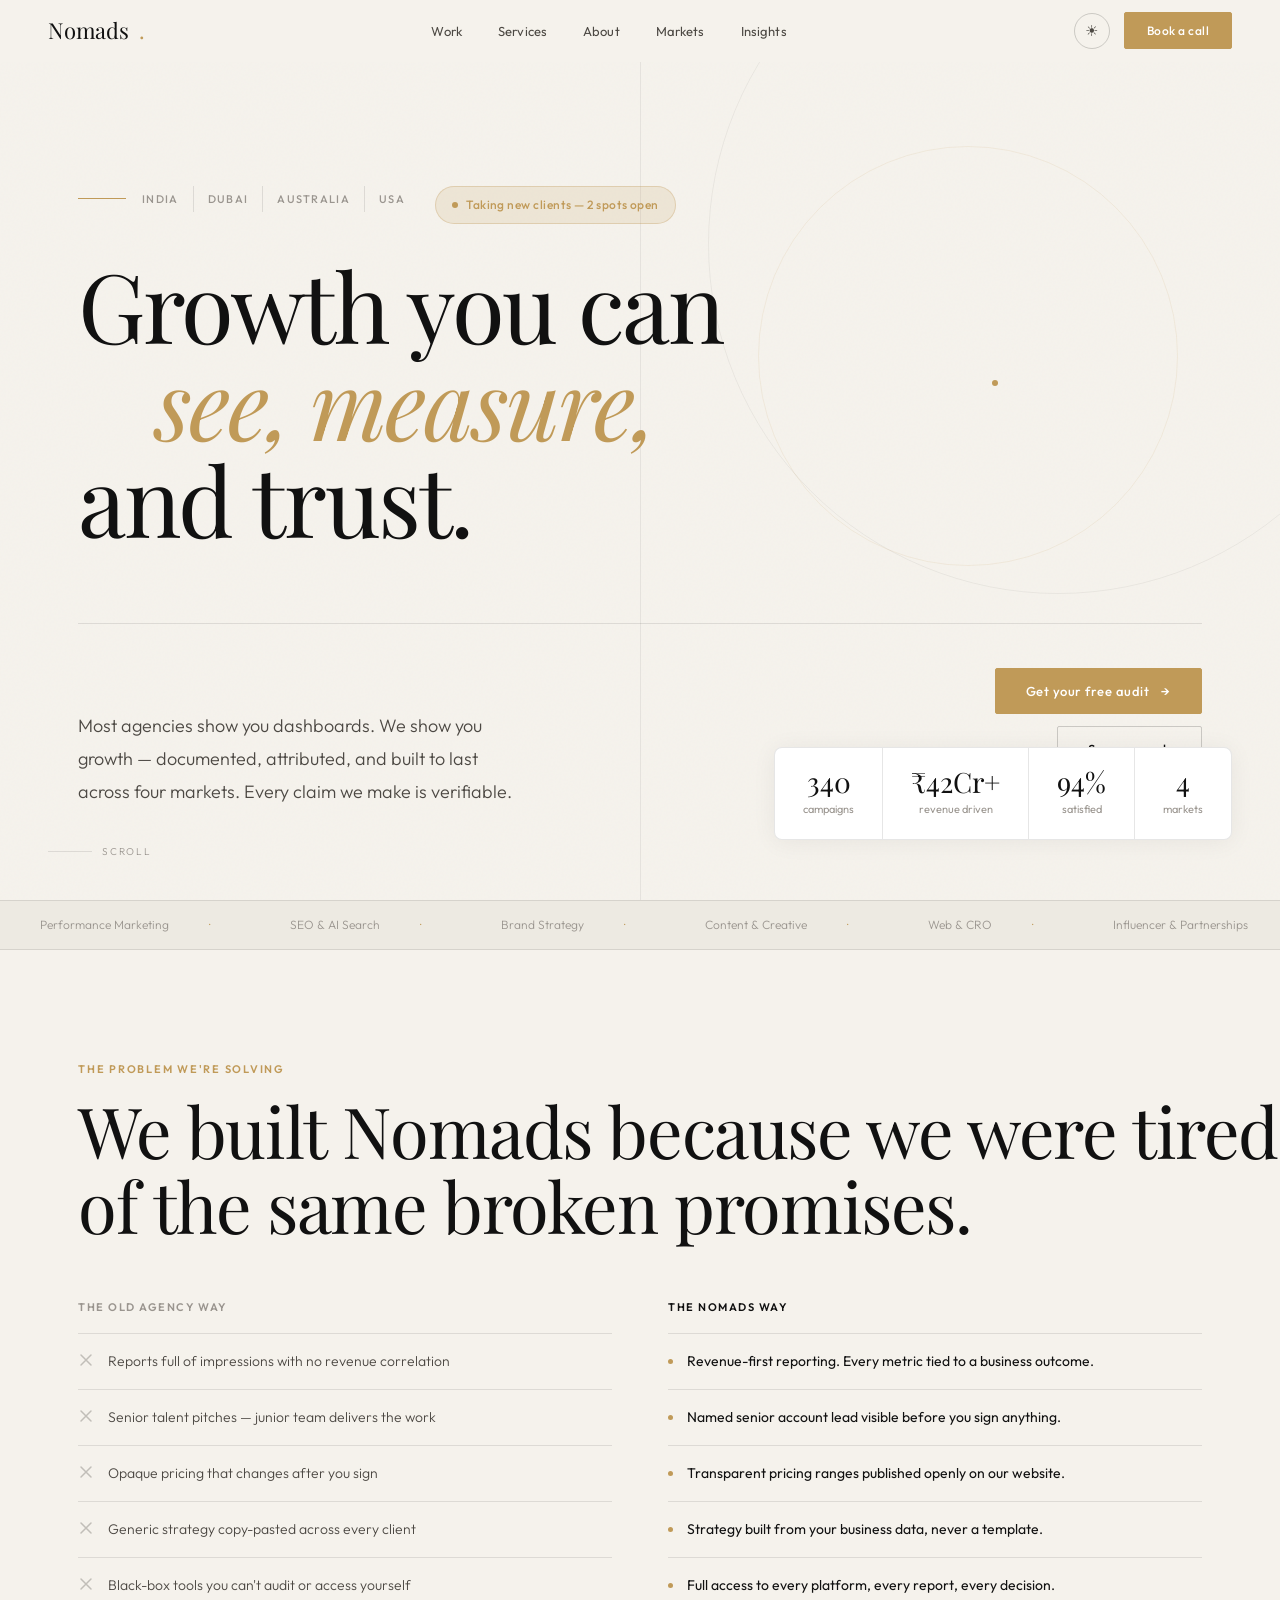
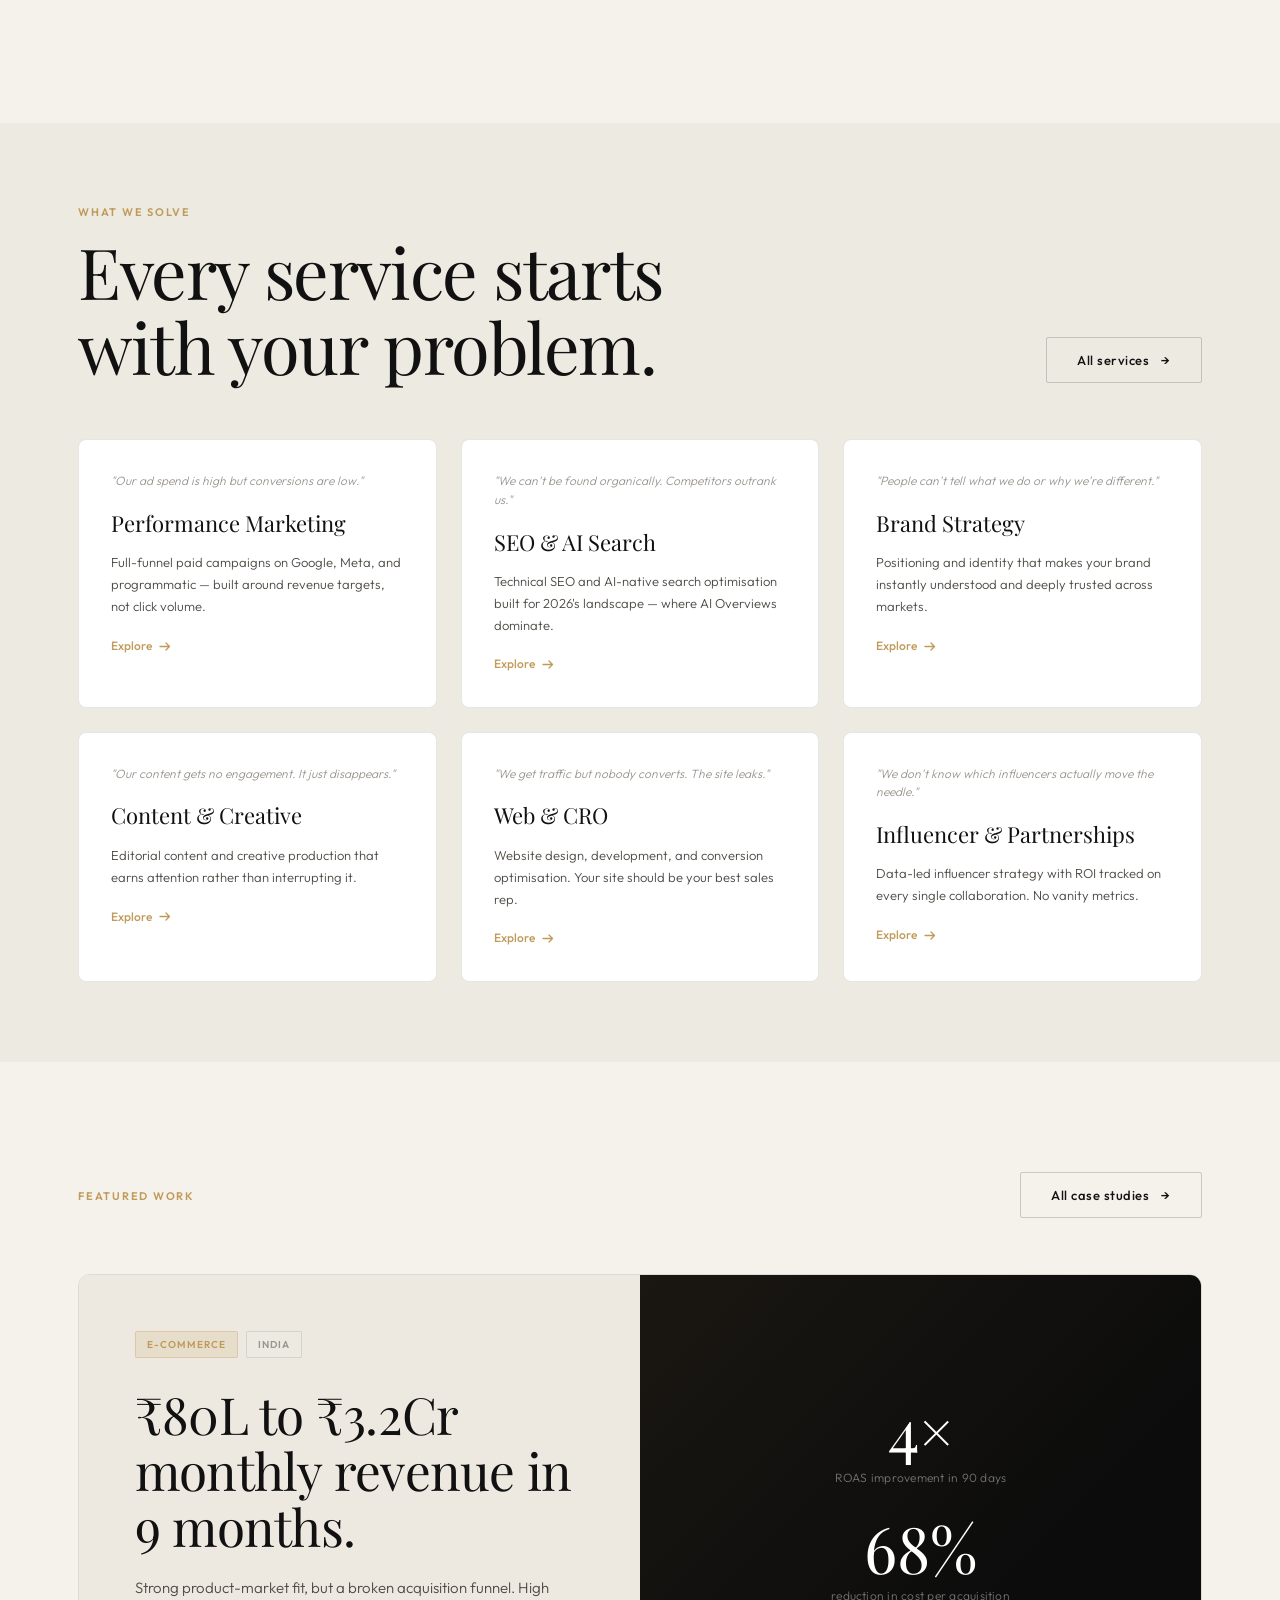
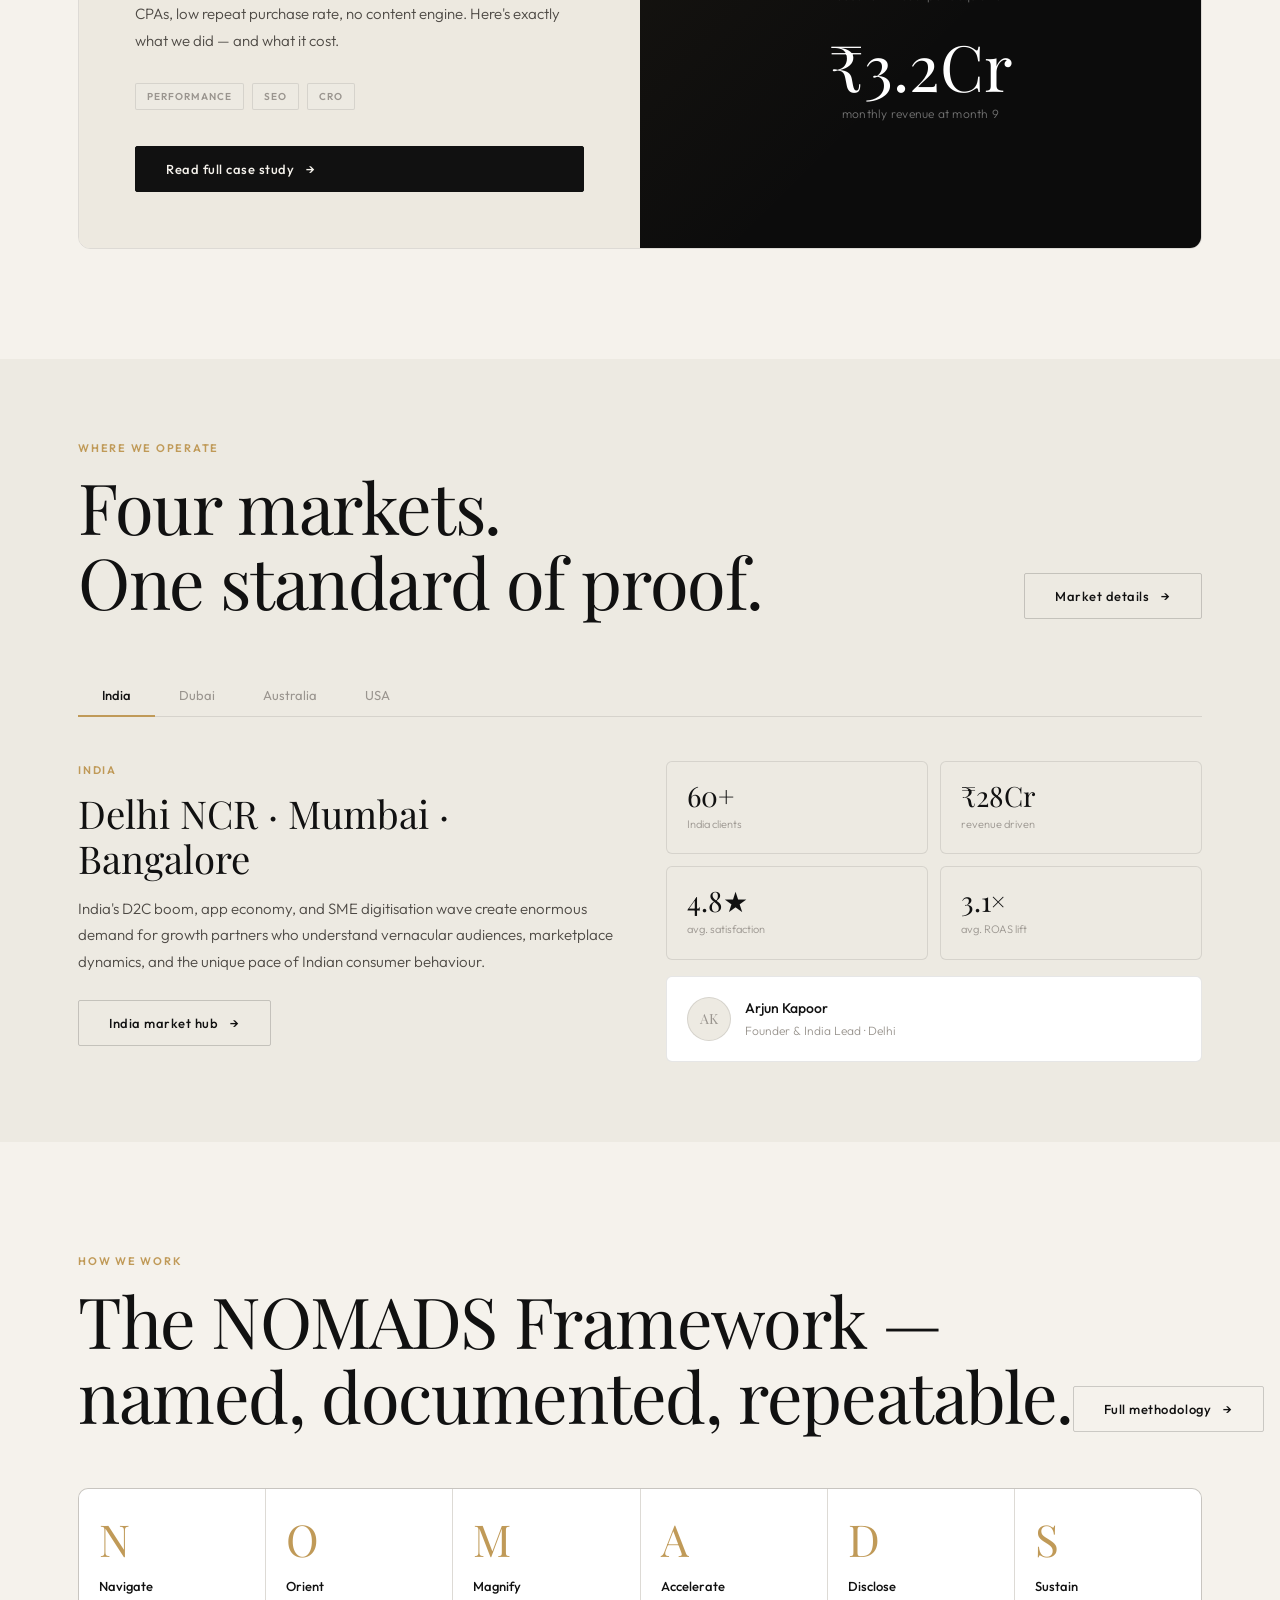
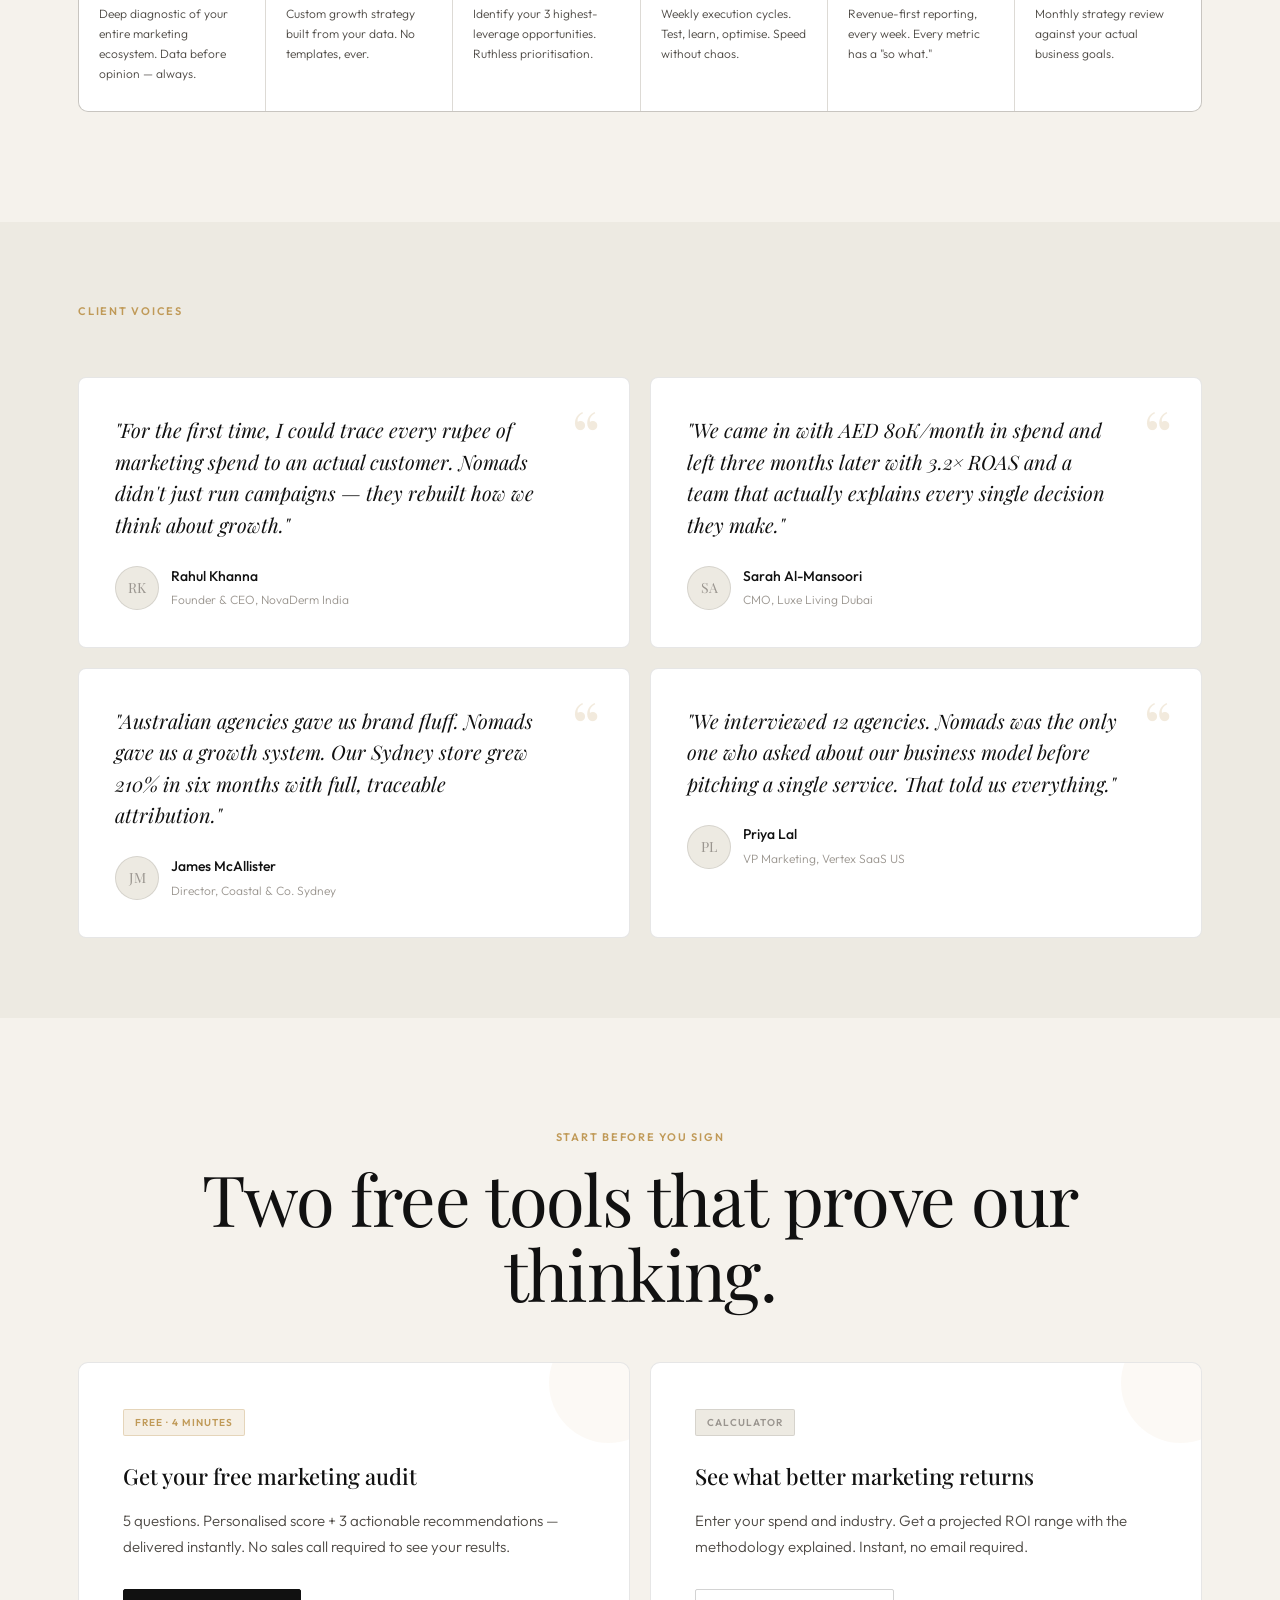
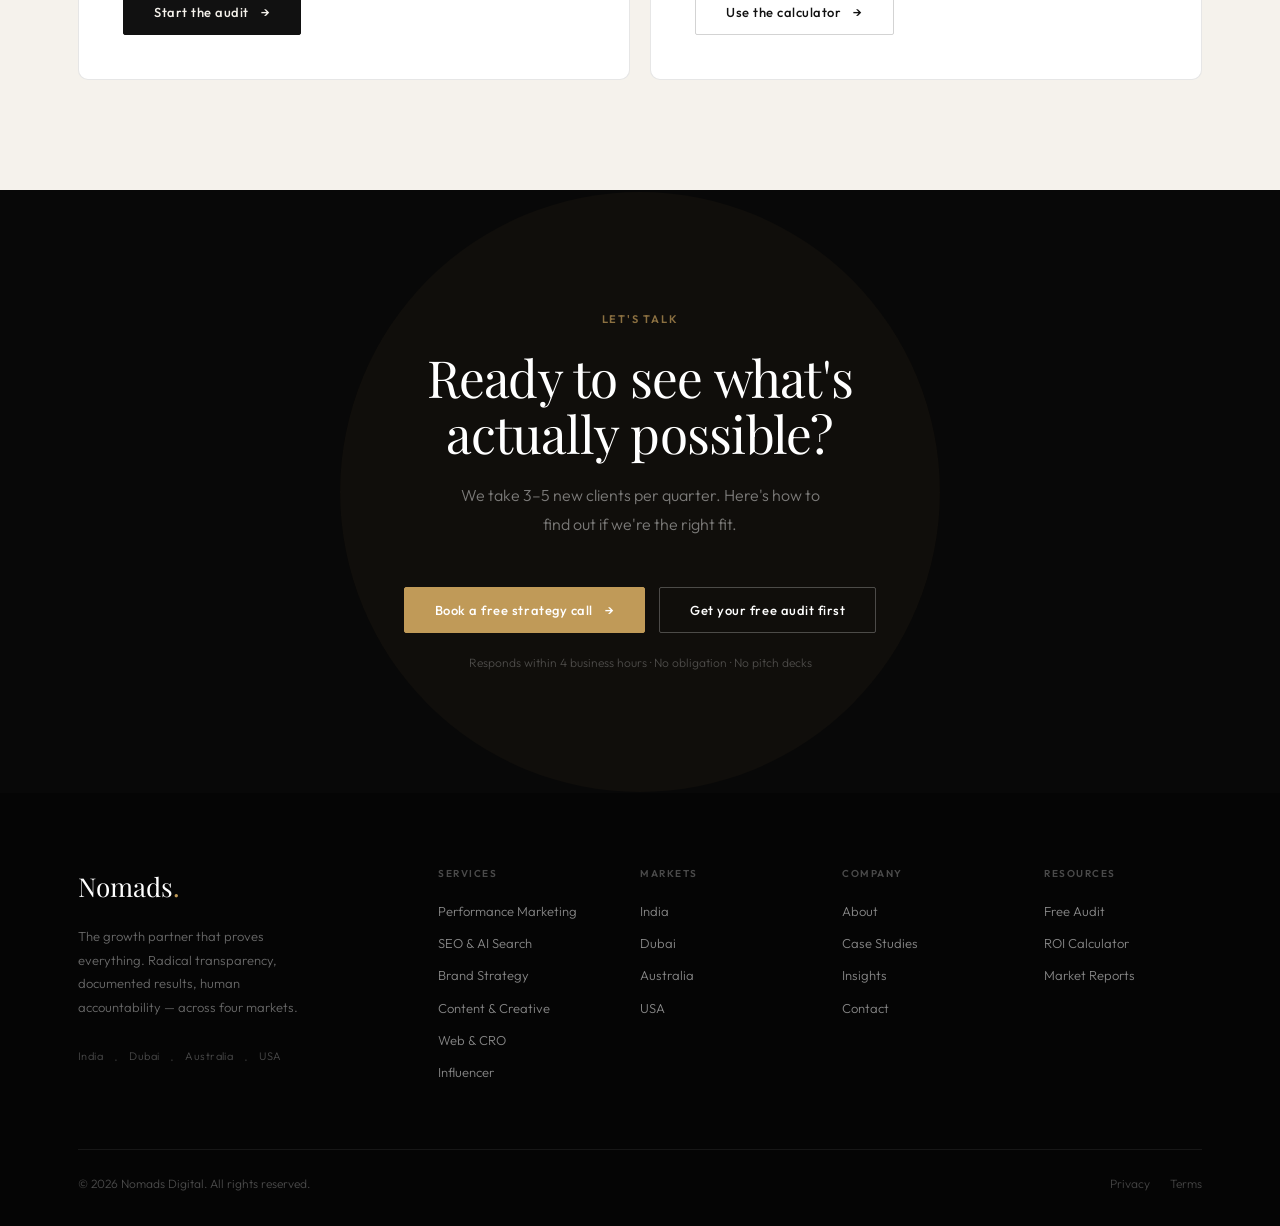
==== public/affirm.html @ cd85b97b "Add Nomads Digital website Co-Authored-By: Claude Sonnet 5.5 <noreply@anthropic.com>" ====
<!DOCTYPE html>
<html lang="en" data-theme="light">
<head>
<meta charset="UTF-8">
<meta name="viewport" content="width=device-width, initial-scale=1.0">
<title>Nomads Digital — Growth you can see, measure, and trust.</title>
<link rel="icon" type="image/png" href="/nomads-logo.png">
<link rel="apple-touch-icon" href="/nomads-logo.png">
<link rel="preconnect" href="https://fonts.googleapis.com">
<link href="https://fonts.googleapis.com/css2?family=Playfair+Display:ital,wght@0,400;0,500;0,700;1,400;1,500&family=Outfit:wght@300;400;500;600&display=swap" rel="stylesheet">
<style>
/* =============================================
   DESIGN TOKENS + DARK/LIGHT MODE
   ============================================= */
:root {
  --bg:          #F5F2EC;
  --bg2:         #EDEAE2;
  --bg3:         #E4E0D6;
  --surface:     #FFFFFF;
  --obs:         #0E0E0E;
  --text:        #111111;
  --text2:       #4C4843;
  --text3:       #9A958F;
  --border:      rgba(14,14,14,0.1);
  --border2:     rgba(14,14,14,0.18);
  --gold:        #C09A58;
  --gold2:       #D4B475;
  --gold-glow:   rgba(192,154,88,0.15);
  --nav-bg:      rgba(245,242,236,0.92);
  --card-bg:     #FFFFFF;
  --card-parch:  #EDE9E0;
  --shadow:      0 2px 24px rgba(0,0,0,0.06);
  --shadow-lg:   0 8px 48px rgba(0,0,0,0.1);
  --font-display:'Playfair Display', Georgia, serif;
  --font-body:   'Outfit', system-ui, sans-serif;
  --ease:        cubic-bezier(0.22, 1, 0.36, 1);
}
[data-theme="dark"] {
  --bg:          #0C0C0C;
  --bg2:         #141414;
  --bg3:         #1C1C1C;
  --surface:     #181818;
  --obs:         #F0EDE6;
  --text:        #F0EDE6;
  --text2:       #A09990;
  --text3:       #5C5852;
  --border:      rgba(240,237,230,0.1);
  --border2:     rgba(240,237,230,0.18);
  --nav-bg:      rgba(12,12,12,0.92);
  --card-bg:     #181818;
  --card-parch:  #1E1C18;
  --shadow:      0 2px 24px rgba(0,0,0,0.4);
  --shadow-lg:   0 8px 48px rgba(0,0,0,0.5);
}

/* =============================================
   RESET
   ============================================= */
*,*::before,*::after{box-sizing:border-box;margin:0;padding:0}
html{-webkit-font-smoothing:antialiased;scroll-behavior:smooth}
body{
  font-family:var(--font-body);
  background:var(--bg);
  color:var(--text);
  font-size:16px;
  line-height:1.7;
  font-weight:300;
  overflow-x:hidden;
  transition:background .35s var(--ease), color .35s var(--ease);
}
img{display:block;max-width:100%}
button{font-family:var(--font-body);cursor:pointer;border:none;background:none}
a{color:inherit;text-decoration:none}
input,select,textarea{font-family:var(--font-body)}

/* =============================================
   LAYOUT
   ============================================= */
.wrap{max-width:1220px;margin:0 auto;padding:0 48px}
.sec{padding:110px 0}
.sec-sm{padding:72px 0}
.g2{display:grid;grid-template-columns:1fr 1fr;gap:40px}
.g3{display:grid;grid-template-columns:repeat(3,1fr);gap:24px}
.g4{display:grid;grid-template-columns:repeat(4,1fr);gap:20px}

/* =============================================
   TYPOGRAPHY
   ============================================= */
.d-hero{
  font-family:var(--font-display);
  font-size:clamp(52px,7.5vw,104px);
  font-weight:400;
  line-height:1.01;
  letter-spacing:-0.025em;
}
.d-xl{font-family:var(--font-display);font-size:clamp(40px,5.5vw,76px);font-weight:400;line-height:1.06;letter-spacing:-0.02em}
.d-lg{font-family:var(--font-display);font-size:clamp(32px,4vw,56px);font-weight:400;line-height:1.1;letter-spacing:-0.015em}
.d-md{font-family:var(--font-display);font-size:clamp(24px,3vw,40px);font-weight:400;line-height:1.15}
.d-sm{font-family:var(--font-display);font-size:clamp(20px,2.2vw,30px);font-weight:400;line-height:1.2}
.two-line-heading{display:block;max-width:max-content!important}
.two-line-heading span{display:block;white-space:nowrap}
.lbl{font-size:11px;font-weight:600;letter-spacing:0.16em;text-transform:uppercase;color:var(--gold)}
.body-lg{font-size:18px;line-height:1.82;font-weight:300;color:var(--text2)}
.body-md{font-size:15px;line-height:1.78;font-weight:300;color:var(--text2)}
.body-sm{font-size:13px;line-height:1.72;font-weight:300;color:var(--text2)}
em{font-style:italic;color:var(--gold)}

/* =============================================
   BUTTONS
   ============================================= */
.btn{
  display:inline-flex;align-items:center;gap:10px;
  font-size:13px;font-weight:500;letter-spacing:0.04em;
  padding:14px 30px;border-radius:2px;
  transition:all .25s var(--ease);white-space:nowrap;cursor:pointer;
}
.btn-dark{background:var(--text);color:var(--bg);border:1.5px solid var(--text)}
.btn-dark:hover{opacity:.82}
.btn-outline{background:transparent;color:var(--text);border:1.5px solid var(--border2)}
.btn-outline:hover{background:var(--text);color:var(--bg);border-color:var(--text)}
.btn-gold{background:var(--gold);color:#fff;border:1.5px solid var(--gold)}
.btn-gold:hover{background:var(--gold2);border-color:var(--gold2)}
.btn-ghost-w{background:transparent;color:#fff;border:1.5px solid rgba(255,255,255,0.25)}
.btn-ghost-w:hover{background:rgba(255,255,255,0.08);border-color:rgba(255,255,255,0.5)}
.btn svg,.btn-arrow::after{transition:transform .22s var(--ease)}
.btn-arrow::after{content:'→';margin-left:2px}
.btn:hover .btn-arrow::after,.btn-arrow:hover::after{transform:translateX(4px)}

/* =============================================
   BADGES
   ============================================= */
.tag{display:inline-block;font-size:10px;font-weight:600;letter-spacing:0.1em;text-transform:uppercase;padding:4px 11px;border-radius:2px}
.tag-gold{background:var(--gold-glow);color:var(--gold);border:1px solid rgba(192,154,88,0.3)}
.tag-muted{background:var(--bg2);color:var(--text3);border:1px solid var(--border)}

/* =============================================
   NAVIGATION
   ============================================= */
.nav{
  position:fixed;top:0;left:0;right:0;z-index:1000;
  height:62px;display:flex;align-items:center;
  justify-content:space-between;
  padding:0 48px;
  background:var(--nav-bg);
  backdrop-filter:blur(20px) saturate(1.5);
  -webkit-backdrop-filter:blur(20px) saturate(1.5);
  border-bottom:1px solid transparent;
  transition:border-color .3s, background .35s var(--ease);
}
.nav.scrolled{border-bottom-color:var(--border)}
.nav-logo{
  display:flex;align-items:center;gap:10px;
  cursor:pointer;
  font-family:var(--font-display);
  font-size:22px;font-weight:400;letter-spacing:-0.01em;
  color:var(--text);
  transition:color .35s;
}
.nav-logo img{height:36px;width:36px;border-radius:50%;object-fit:cover;display:block}
.nav-logo em{font-style:normal;color:var(--gold)}
.nav-center{display:flex;align-items:center;gap:36px}
.nav-link{
  font-size:13px;font-weight:400;color:var(--text2);
  cursor:pointer;border:none;background:none;
  font-family:var(--font-body);
  transition:color .2s;
  letter-spacing:0.01em;
}
.nav-link:hover,.nav-link.on{color:var(--text)}
.nav-right{display:flex;align-items:center;gap:14px}
/* Day/Night toggle */
.theme-toggle{
  width:36px;height:36px;border-radius:50%;
  display:flex;align-items:center;justify-content:center;
  border:1px solid var(--border2);
  color:var(--text2);transition:all .25s var(--ease);
  cursor:pointer;background:transparent;font-size:15px;
}
.theme-toggle:hover{background:var(--bg2);color:var(--text);border-color:var(--border2)}
/* Mobile */
.hamburger{display:none;flex-direction:column;gap:5px;cursor:pointer;padding:6px;border:1px solid var(--border);border-radius:4px}
.hamburger span{display:block;width:20px;height:1px;background:var(--text);transition:all .25s}
.mob-nav{display:none;position:fixed;inset:0;z-index:999;background:var(--bg);padding:80px 40px 40px;flex-direction:column;gap:28px;border-right:1px solid var(--border)}
.mob-nav.open{display:flex}
.mob-link{font-family:var(--font-display);font-size:36px;font-weight:400;color:var(--text);cursor:pointer;transition:color .2s}
.mob-link:hover{color:var(--gold)}

/* PAGE SYSTEM */
.page{display:none}
.page.on{display:block}
body{padding-top:62px}

/* =============================================
   HERO — COMPLETELY REDESIGNED
   ============================================= */
.hero{
  min-height:calc(100vh - 62px);
  display:grid;
  grid-template-columns:1fr;
  position:relative;
  overflow:hidden;
}
.hero-inner{
  display:flex;flex-direction:column;
  justify-content:center;
  padding:80px 48px 60px;
  max-width:1220px;margin:0 auto;width:100%;
  position:relative;z-index:2;
}
/* Background elements */
.hero-bg{position:absolute;inset:0;z-index:0;overflow:hidden}
.hero-circle{
  position:absolute;right:-10%;top:-20%;
  width:700px;height:700px;border-radius:50%;
  border:1px solid var(--border);
  opacity:.5;
  transition:all .35s var(--ease);
}
.hero-circle2{
  position:absolute;right:8%;top:10%;
  width:420px;height:420px;border-radius:50%;
  border:1px solid var(--gold-glow);
  opacity:.8;
}
.hero-line-v{position:absolute;left:50%;top:0;bottom:0;width:1px;background:var(--border);opacity:.6}
.hero-dot{position:absolute;right:22%;top:38%;width:6px;height:6px;border-radius:50%;background:var(--gold)}
.hero-grain{
  position:absolute;inset:0;
  background-image:url("data:image/svg+xml,%3Csvg viewBox='0 0 512 512' xmlns='http://www.w3.org/2000/svg'%3E%3Cfilter id='n'%3E%3CfeTurbulence type='fractalNoise' baseFrequency='0.75' numOctaves='4' stitchTiles='stitch'/%3E%3C/filter%3E%3Crect width='100%25' height='100%25' filter='url(%23n)'/%3E%3C/svg%3E");
  opacity:.018;pointer-events:none;
}

/* Hero label row */
.hero-eyebrow{
  display:flex;align-items:center;gap:16px;
  margin-bottom:32px;
}
.hero-eline{width:48px;height:1px;background:var(--gold)}
.hero-mkts-row{display:flex;align-items:center;gap:0}
.hmkt{
  font-size:11px;font-weight:500;letter-spacing:0.12em;
  text-transform:uppercase;color:var(--text3);
  padding:4px 14px;
  border-right:1px solid var(--border);
  transition:color .2s;
}
.hmkt:first-child{padding-left:0}
.hmkt:last-child{border-right:none}

/* Hero headline */
.hero-headline{
  margin-bottom:32px;
  position:relative;
}
.hero-headline .line1{display:block}
.hero-headline .line2{display:block;margin-left:clamp(40px,6vw,110px)}
.hero-headline .line3{
  display:flex;align-items:center;gap:20px;
}
.hero-headline .line3-text{display:block}
/* Gold pill accent */
.hero-pill{
  display:inline-flex;align-items:center;gap:8px;
  padding:8px 16px;border-radius:100px;
  background:var(--gold-glow);
  border:1px solid rgba(192,154,88,0.3);
  font-size:12px;font-weight:500;letter-spacing:0.04em;
  color:var(--gold);white-space:nowrap;
  font-family:var(--font-body);
  margin-top:12px;
}
.hero-pill-dot{width:6px;height:6px;border-radius:50%;background:var(--gold);animation:pulse 2s ease-in-out infinite}
@keyframes pulse{0%,100%{opacity:.4;transform:scale(.8)}50%{opacity:1;transform:scale(1)}}

/* Hero sub + ctas */
.hero-sub-row{
  display:grid;grid-template-columns:1fr auto;
  align-items:end;gap:60px;
  margin-top:44px;
  padding-top:44px;
  border-top:1px solid var(--border);
}
.hero-sub{max-width:440px}
.hero-ctas{display:flex;flex-direction:column;gap:12px;align-items:flex-end}
.hero-cta-note{font-size:12px;color:var(--text3);text-align:right;margin-top:4px}

/* Hero scroll line */
.hero-scroll{
  position:absolute;left:48px;bottom:40px;
  display:flex;align-items:center;gap:10px;
  z-index:2;
}
.scroll-track{width:44px;height:1px;background:var(--border);position:relative;overflow:hidden}
.scroll-track::after{
  content:'';position:absolute;left:-100%;top:0;
  width:100%;height:100%;background:var(--gold);
  animation:scrollH 2.2s ease-in-out infinite;
}
@keyframes scrollH{0%{left:-100%}100%{left:100%}}
.scroll-lbl{font-size:10px;letter-spacing:.18em;text-transform:uppercase;color:var(--text3)}

/* Stats floating card */
.hero-stats{
  position:absolute;right:48px;bottom:60px;
  display:flex;gap:0;z-index:2;
  border:1px solid var(--border);
  border-radius:8px;overflow:hidden;
  background:var(--card-bg);
  box-shadow:var(--shadow);
  transition:background .35s var(--ease),box-shadow .35s;
}
.hstat{padding:20px 28px;border-right:1px solid var(--border);text-align:center}
.hstat:last-child{border-right:none}
.hstat-n{font-family:var(--font-display);font-size:28px;font-weight:400;line-height:1;color:var(--text)}
.hstat-l{font-size:11px;color:var(--text3);margin-top:4px;font-weight:400}

/* =============================================
   TICKER
   ============================================= */
.ticker-wrap{
  overflow:hidden;
  border-top:1px solid var(--border);
  border-bottom:1px solid var(--border);
  padding:14px 0;background:var(--bg2);
  transition:background .35s;
}
.ticker-track{display:flex;animation:tickL 30s linear infinite;width:max-content}
.ti{font-size:12px;color:var(--text3);padding:0 40px;white-space:nowrap;display:flex;align-items:center;gap:40px}
.ti::after{content:'·';color:var(--gold)}
@keyframes tickL{from{transform:translateX(0)}to{transform:translateX(-50%)}}

/* =============================================
   SECTION HEADERS
   ============================================= */
.sec-header{margin-bottom:56px}
.sec-header .lbl{display:block;margin-bottom:14px}
.sec-header-row{display:flex;justify-content:space-between;align-items:flex-end;margin-bottom:56px}
.sec-header-row .lbl{display:block;margin-bottom:12px}

/* =============================================
   DIVIDER
   ============================================= */
.divider{height:1px;background:var(--border)}

/* =============================================
   CARDS
   ============================================= */
.card{
  background:var(--card-bg);
  border:1px solid var(--border);
  border-radius:8px;padding:36px;
  transition:border-color .22s, box-shadow .22s, background .35s;
}
.card:hover{border-color:var(--border2);box-shadow:var(--shadow)}
.card-parch{background:var(--card-parch);border:1px solid var(--border);border-radius:8px;padding:36px;transition:background .35s}
.card-dark-abs{background:var(--obs);color:var(--bg);border-radius:8px;padding:36px;border:1px solid var(--border2)}

/* =============================================
   CONTRAST SECTION
   ============================================= */
.contrast-grid{display:grid;grid-template-columns:1fr 1fr;gap:56px}
.cg-head{
  font-size:11px;font-weight:600;letter-spacing:.14em;text-transform:uppercase;
  color:var(--text3);padding-bottom:16px;border-bottom:1px solid var(--border);
  margin-bottom:0;
}
.cg-item{
  padding:16px 0;border-bottom:1px solid var(--border);
  font-size:14px;color:var(--text2);line-height:1.65;
  display:flex;gap:14px;align-items:flex-start;
}
.cg-item.aff{color:var(--text);font-weight:400}
.cg-dot{width:5px;height:5px;border-radius:50%;background:var(--gold);flex-shrink:0;margin-top:9px}
.cg-x{width:16px;height:16px;flex-shrink:0;margin-top:2px;opacity:.3}

/* =============================================
   SERVICE CARDS
   ============================================= */
.svc-card{
  border:1px solid var(--border);border-radius:8px;
  padding:32px;background:var(--card-bg);
  transition:all .25s var(--ease);cursor:pointer;
  position:relative;overflow:hidden;
}
.svc-card::before{
  content:'';position:absolute;left:0;top:0;bottom:0;
  width:0;background:var(--gold);
  transition:width .3s var(--ease);
  border-radius:8px 0 0 8px;
}
.svc-card:hover{transform:translateY(-3px);box-shadow:var(--shadow-lg);border-color:var(--border2)}
.svc-card:hover::before{width:3px}
.svc-prob{font-size:12px;color:var(--text3);margin-bottom:14px;font-style:italic;line-height:1.55}
.svc-name{font-family:var(--font-display);font-size:22px;font-weight:400;margin-bottom:10px;color:var(--text)}
.svc-desc{font-size:13px;color:var(--text2);line-height:1.68;margin-bottom:18px}
.svc-link{font-size:12px;font-weight:500;color:var(--gold);display:flex;align-items:center;gap:6px;transition:gap .2s}
.svc-card:hover .svc-link{gap:10px}

/* =============================================
   CASE STUDY FEATURE
   ============================================= */
.cf{border:1px solid var(--border);border-radius:12px;overflow:hidden;transition:border-color .35s}
.cf-grid{display:grid;grid-template-columns:1fr 1fr}
.cf-l{
  padding:56px;background:var(--card-parch);
  display:flex;flex-direction:column;justify-content:space-between;
  transition:background .35s;
}
.cf-r{
  background:#0C0C0C;padding:56px;
  display:flex;flex-direction:column;justify-content:center;align-items:center;text-align:center;
  position:relative;overflow:hidden;
}
[data-theme="dark"] .cf-r{background:#0A0A0A}
.cf-r::before{
  content:'';position:absolute;inset:0;
  background:linear-gradient(135deg,rgba(192,154,88,.08) 0%,transparent 60%);
}
.cf-metric{margin-bottom:28px;position:relative;z-index:1}
.cf-metric:last-child{margin-bottom:0}
.cf-num{font-family:var(--font-display);font-size:clamp(44px,5vw,68px);font-weight:400;color:#fff;line-height:1}
.cf-lbl{font-size:12px;color:rgba(255,255,255,.42);margin-top:6px;letter-spacing:0.02em}

/* =============================================
   MARKET TABS
   ============================================= */
.mtabs{
  display:flex;border-bottom:1px solid var(--border);
  margin-bottom:44px;
}
.mtab{
  padding:12px 24px;font-size:13px;font-weight:400;
  color:var(--text3);background:none;border:none;
  cursor:pointer;font-family:var(--font-body);
  border-bottom:2px solid transparent;
  margin-bottom:-1px;transition:all .2s;
}
.mtab.on,.mtab:hover{color:var(--text)}
.mtab.on{border-bottom-color:var(--gold);color:var(--text);font-weight:500}
.mpanel{display:none}
.mpanel.on{display:grid;grid-template-columns:1fr 1fr;gap:52px;align-items:start}
.mstats{display:grid;grid-template-columns:1fr 1fr;gap:12px}
.mstat{background:var(--bg2);border:1px solid var(--border);border-radius:6px;padding:20px;transition:background .35s}
.mstat-n{font-family:var(--font-display);font-size:28px;font-weight:400;line-height:1;color:var(--text)}
.mstat-l{font-size:11px;color:var(--text3);margin-top:5px}
.mkt-lead{
  margin-top:16px;background:var(--card-bg);
  border:1px solid var(--border);border-radius:6px;padding:20px;
  display:flex;gap:14px;align-items:center;
  transition:background .35s;
}
.t-av{
  width:44px;height:44px;border-radius:50%;
  background:var(--bg2);border:1px solid var(--border);
  display:flex;align-items:center;justify-content:center;
  font-family:var(--font-display);font-size:14px;color:var(--text3);flex-shrink:0;
}

/* =============================================
   METHODOLOGY
   ============================================= */
.method-grid{
  display:grid;grid-template-columns:repeat(6,1fr);
  gap:1px;background:var(--border);
  border:1px solid var(--border);border-radius:10px;overflow:hidden;
  margin-top:48px;transition:background .35s;
}
.ms{background:var(--card-bg);padding:28px 20px;transition:background .35s}
.ml{font-family:var(--font-display);font-size:44px;font-weight:400;color:var(--gold);line-height:1;margin-bottom:14px}
.mn{font-size:13px;font-weight:500;margin-bottom:7px;color:var(--text)}
.md{font-size:12px;color:var(--text2);line-height:1.65}

/* =============================================
   TESTIMONIALS
   ============================================= */
.testi{
  padding:36px;border:1px solid var(--border);
  border-radius:8px;background:var(--card-bg);
  position:relative;transition:all .25s var(--ease), background .35s;
}
.testi::before{
  content:'\201C';position:absolute;top:20px;right:28px;
  font-family:var(--font-display);font-size:72px;color:var(--gold);
  opacity:.2;line-height:1;
}
.testi:hover{border-color:var(--border2);box-shadow:var(--shadow)}
.testi-q{
  font-family:var(--font-display);
  font-size:clamp(16px,2vw,20px);font-weight:400;
  line-height:1.58;font-style:italic;
  margin-bottom:24px;color:var(--text);
  padding-right:48px;
}
.testi-auth{display:flex;align-items:center;gap:12px}
.tn{font-size:14px;font-weight:500;color:var(--text)}
.tr{font-size:12px;color:var(--text3);margin-top:2px}

/* =============================================
   LEAD MAGNETS
   ============================================= */
.lm-card{
  border:1px solid var(--border);border-radius:10px;
  padding:44px;background:var(--card-bg);
  position:relative;overflow:hidden;
  transition:all .25s var(--ease), background .35s;
}
.lm-card:hover{border-color:var(--border2);box-shadow:var(--shadow-lg)}
.lm-blob{
  position:absolute;top:-40px;right:-40px;
  width:120px;height:120px;border-radius:50%;
  background:var(--gold);opacity:.06;
}

/* =============================================
   CTA DARK SECTION
   ============================================= */
.cta-section{
  background:#080808;color:#fff;
  padding:120px 0;text-align:center;
  position:relative;overflow:hidden;
}
[data-theme="dark"] .cta-section{background:#050505}
.cta-section::before{
  content:'';position:absolute;
  top:50%;left:50%;transform:translate(-50%,-50%);
  width:600px;height:600px;border-radius:50%;
  background:var(--gold);opacity:.04;
}
.cta-section .d-lg{color:#fff;max-width:580px;margin:0 auto 20px}
.cta-btns{display:flex;justify-content:center;gap:14px;flex-wrap:wrap}

/* =============================================
   FOOTER
   ============================================= */
.footer{
  background:#050505;color:#fff;
  padding:72px 0 32px;
  transition:none;
}
[data-theme="dark"] .footer{background:#030303}
.foot-grid{display:grid;grid-template-columns:2fr 1fr 1fr 1fr 1fr;gap:44px;margin-bottom:56px}
.foot-logo{font-family:var(--font-display);font-size:26px;font-weight:400;margin-bottom:16px}
.foot-logo em{font-style:normal;color:var(--gold)}
.foot-desc{font-size:13px;color:rgba(255,255,255,.4);line-height:1.8;max-width:240px;margin-bottom:28px}
.foot-mkts{display:flex;gap:12px;flex-wrap:wrap}
.foot-mkt{font-size:11px;color:rgba(255,255,255,.28);letter-spacing:.04em}
.foot-col-h{font-size:10px;font-weight:600;letter-spacing:.15em;text-transform:uppercase;color:rgba(255,255,255,.28);margin-bottom:18px}
.foot-link{display:block;font-size:13px;color:rgba(255,255,255,.52);margin-bottom:10px;transition:color .2s;cursor:pointer}
.foot-link:hover{color:#fff}
.foot-bottom{border-top:1px solid rgba(255,255,255,.07);padding-top:24px;display:flex;justify-content:space-between;align-items:center}
.foot-copy{font-size:12px;color:rgba(255,255,255,.28)}

/* =============================================
   PAGE HERO (inner pages)
   ============================================= */
.p-hero{
  padding:88px 0 64px;border-bottom:1px solid var(--border);
  background:var(--bg);transition:background .35s;
}
.p-hero-inner{max-width:700px}

/* =============================================
   WORK PAGE
   ============================================= */
.filter-bar{display:flex;gap:8px;flex-wrap:wrap;margin-bottom:44px}
.fbtn{
  padding:8px 20px;border:1px solid var(--border);
  border-radius:100px;font-size:12px;font-weight:400;
  color:var(--text3);background:none;cursor:pointer;
  transition:all .2s;font-family:var(--font-body);
}
.fbtn:hover,.fbtn.on{background:var(--text);color:var(--bg);border-color:var(--text)}
.case-card{
  border:1px solid var(--border);border-radius:10px;
  overflow:hidden;background:var(--card-bg);
  transition:all .25s var(--ease), background .35s;cursor:pointer;
}
.case-card:hover{transform:translateY(-4px);box-shadow:var(--shadow-lg)}
.case-vis{
  height:190px;background:#0C0C0C;
  display:flex;flex-direction:column;justify-content:flex-end;
  padding:24px;position:relative;overflow:hidden;
}
.case-vis::before{content:'';position:absolute;inset:0;background:linear-gradient(135deg,rgba(192,154,88,.1) 0%,transparent 60%)}
.case-big{font-family:var(--font-display);font-size:52px;font-weight:400;color:#fff;line-height:1}
.case-sub{font-size:11px;color:rgba(255,255,255,.38);margin-top:4px}
.case-body{padding:24px}
.case-title{font-size:15px;font-weight:500;margin-bottom:8px;line-height:1.38;color:var(--text)}
.case-excerpt{font-size:13px;color:var(--text2);line-height:1.65}

/* =============================================
   SERVICES PAGE
   ============================================= */
.sp-card{
  border:1px solid var(--border);border-radius:10px;
  padding:44px;background:var(--card-bg);
  margin-bottom:20px;transition:border-color .2s, background .35s;
}
.sp-icon{
  width:48px;height:48px;border-radius:8px;
  background:var(--bg2);border:1px solid var(--border);
  display:flex;align-items:center;justify-content:center;margin-bottom:22px;
  transition:background .35s;
}
.sp-name{font-family:var(--font-display);font-size:30px;font-weight:400;margin-bottom:12px;color:var(--text)}
.sp-del{margin-top:20px;display:flex;flex-direction:column;gap:8px}
.sp-di{font-size:13px;color:var(--text2);display:flex;gap:9px;align-items:flex-start}
.sp-dot{width:4px;height:4px;border-radius:50%;background:var(--gold);flex-shrink:0;margin-top:9px}
.price-row{
  display:grid;grid-template-columns:repeat(3,1fr);gap:12px;
  margin-top:24px;padding-top:22px;border-top:1px solid var(--border);
}
.ptier{border:1px solid var(--border);border-radius:6px;padding:20px;transition:border-color .2s}
.ptier.feat{border-color:var(--gold);background:var(--gold-glow)}
.pt-n{font-size:11px;font-weight:600;letter-spacing:.08em;text-transform:uppercase;color:var(--text3);margin-bottom:4px}
.pt-p{font-family:var(--font-display);font-size:28px;font-weight:400;line-height:1;margin-bottom:12px;color:var(--text)}
.pt-i{font-size:12px;color:var(--text2);display:flex;gap:6px;margin-bottom:3px}

/* =============================================
   ABOUT PAGE
   ============================================= */
.team-grid{display:grid;grid-template-columns:repeat(4,1fr);gap:20px}
.tc{text-align:left}
.tp{
  width:100%;aspect-ratio:1;border-radius:8px;
  background:var(--bg2);border:1px solid var(--border);
  display:flex;align-items:center;justify-content:center;
  margin-bottom:14px;font-family:var(--font-display);
  font-size:28px;color:var(--text3);overflow:hidden;
  transition:background .35s;
}
.tn-name{font-size:14px;font-weight:500;margin-bottom:3px;color:var(--text)}
.tn-role{font-size:12px;color:var(--text3)}
.val-card{border:1px solid var(--border);border-radius:8px;padding:32px;background:var(--card-bg);transition:background .35s}
.v-num{font-family:var(--font-display);font-size:40px;font-weight:400;color:var(--gold);margin-bottom:12px}

/* =============================================
   MARKETS PAGE
   ============================================= */
.mkt-selector{
  display:grid;grid-template-columns:repeat(4,1fr);
  gap:1px;background:var(--border);
  border:1px solid var(--border);border-radius:10px;
  overflow:hidden;margin-bottom:56px;
  transition:background .35s;
}
.mhc{
  background:var(--card-bg);padding:32px 24px;
  cursor:pointer;transition:all .2s;
}
.mhc:hover,.mhc.on{background:var(--text);color:var(--bg)}
.mhc.on .mhc-sub,.mhc:hover .mhc-sub{color:rgba(255,255,255,.45)}
.mhc.on .mhc-stat,.mhc:hover .mhc-stat{color:var(--gold)}
.mhc-flag{font-size:28px;margin-bottom:14px}
.mhc-name{font-size:14px;font-weight:500;margin-bottom:4px}
.mhc-sub{font-size:12px;color:var(--text3);transition:color .2s}
.mhc-stat{font-family:var(--font-display);font-size:28px;font-weight:400;margin-top:18px;transition:color .2s;color:var(--text)}
.mkt-detail{display:none;grid-template-columns:1fr 1fr;gap:52px;align-items:start}
.mkt-detail.on{display:grid}

/* =============================================
   INSIGHTS PAGE
   ============================================= */
.ins-card{
  border:1px solid var(--border);border-radius:8px;
  overflow:hidden;background:var(--card-bg);
  transition:all .25s var(--ease), background .35s;cursor:pointer;
}
.ins-card:hover{transform:translateY(-3px);box-shadow:var(--shadow-lg)}
.ins-img{
  height:156px;background:var(--bg2);
  display:flex;align-items:center;justify-content:center;
  border-bottom:1px solid var(--border);
  font-family:var(--font-display);font-size:64px;
  color:var(--border2);transition:background .35s;
}
.ins-body{padding:24px}
.ins-meta{display:flex;gap:10px;margin-bottom:11px;align-items:center;flex-wrap:wrap}
.ins-title{font-size:15px;font-weight:500;line-height:1.38;margin-bottom:8px;color:var(--text)}
.ins-exc{font-size:13px;color:var(--text2);line-height:1.65}

/* =============================================
   CONTACT PAGE
   ============================================= */
.cont-grid{display:grid;grid-template-columns:1fr 1.35fr;gap:72px;align-items:start}
.ci-item{padding:22px 0;border-bottom:1px solid var(--border)}
.ci-lbl{font-size:10px;font-weight:600;letter-spacing:.12em;text-transform:uppercase;color:var(--text3);margin-bottom:6px}
.ci-val{font-size:14px;color:var(--text)}
.fi,.fs,.ft{
  font-size:14px;font-weight:300;
  background:var(--card-bg);color:var(--text);
  border:1px solid var(--border);border-radius:4px;
  padding:12px 15px;width:100%;outline:none;
  transition:border-color .2s, background .35s, color .35s;
}
.fi:focus,.fs:focus,.ft:focus{border-color:var(--gold)}
.ft{min-height:110px;resize:vertical}
.f-lbl{font-size:10px;font-weight:600;letter-spacing:.1em;text-transform:uppercase;color:var(--text3);margin-bottom:6px;display:block}
.form-g{display:flex;flex-direction:column;gap:6px}
.form-2c{display:grid;grid-template-columns:1fr 1fr;gap:16px}

/* =============================================
   AUDIT PAGE
   ============================================= */
.aud-prog{height:2px;background:var(--border);border-radius:2px;margin-bottom:48px;overflow:hidden}
.aud-fill{height:100%;background:var(--gold);border-radius:2px;transition:width .4s var(--ease)}
.aud-q{font-family:var(--font-display);font-size:clamp(24px,3.5vw,38px);font-weight:400;line-height:1.28;margin-bottom:32px;color:var(--text)}
.aud-opts{display:grid;grid-template-columns:1fr 1fr;gap:12px}
.aopt{
  border:1px solid var(--border);border-radius:8px;
  padding:18px 20px;text-align:left;
  font-size:14px;font-weight:300;color:var(--text2);
  background:var(--card-bg);cursor:pointer;
  transition:all .2s var(--ease);font-family:var(--font-body);
  line-height:1.5;
}
.aopt:hover{border-color:var(--border2);color:var(--text);background:var(--bg2)}
.aopt.sel{border-color:var(--gold);background:var(--gold-glow);color:var(--text)}
.score-ring-n{font-family:var(--font-display);font-size:80px;font-weight:400;color:var(--gold);line-height:1;text-align:center;margin-bottom:8px}
.score-ring-l{font-size:14px;color:var(--text3);text-align:center;margin-bottom:36px}
.rec-item{border:1px solid var(--border);border-radius:8px;padding:24px;background:var(--card-bg);margin-bottom:12px;display:flex;gap:16px;transition:background .35s}
.rec-n{
  width:30px;height:30px;border-radius:50%;flex-shrink:0;
  background:var(--gold-glow);border:1px solid rgba(192,154,88,.3);
  display:flex;align-items:center;justify-content:center;
  font-size:12px;font-weight:600;color:var(--gold);
}

/* =============================================
   CALCULATOR PAGE
   ============================================= */
.calc-out{
  background:#070707;color:#fff;
  border-radius:10px;padding:44px;text-align:center;margin-top:20px;
  position:relative;overflow:hidden;
}
[data-theme="dark"] .calc-out{background:#050505;border:1px solid rgba(255,255,255,.08)}
.calc-out::before{content:'';position:absolute;top:50%;left:50%;transform:translate(-50%,-50%);width:300px;height:300px;border-radius:50%;background:var(--gold);opacity:.05}
.calc-rn{font-family:var(--font-display);font-size:64px;font-weight:400;color:var(--gold);line-height:1}
input[type="range"]{
  -webkit-appearance:none;width:100%;height:3px;
  background:var(--border);border-radius:2px;outline:none;
}
input[type="range"]::-webkit-slider-thumb{
  -webkit-appearance:none;width:18px;height:18px;border-radius:50%;
  background:var(--gold);cursor:pointer;border:2px solid var(--bg);
  box-shadow:0 0 0 2px var(--gold);transition:transform .15s;
}
input[type="range"]::-webkit-slider-thumb:hover{transform:scale(1.2)}

/* =============================================
   ANIMATIONS
   ============================================= */
@keyframes fadeUp{from{opacity:0;transform:translateY(22px)}to{opacity:1;transform:translateY(0)}}
.anim-1{animation:fadeUp .7s var(--ease) both}
.anim-2{animation:fadeUp .7s .1s var(--ease) both}
.anim-3{animation:fadeUp .7s .2s var(--ease) both}
.anim-4{animation:fadeUp .7s .3s var(--ease) both}
.anim-5{animation:fadeUp .7s .4s var(--ease) both}

[data-r]{opacity:0;transform:translateY(20px);transition:opacity .65s var(--ease),transform .65s var(--ease)}
[data-r].in{opacity:1;transform:translateY(0)}
[data-r][data-d="1"]{transition-delay:.1s}[data-r][data-d="2"]{transition-delay:.2s}
[data-r][data-d="3"]{transition-delay:.3s}[data-r][data-d="4"]{transition-delay:.4s}
[data-r][data-d="5"]{transition-delay:.5s}

/* =============================================
   RESPONSIVE
   ============================================= */
@media(max-width:1024px){
  .wrap{padding:0 32px}
  .nav{padding:0 32px}
  .hero-inner{padding:60px 32px 52px}
  .hero-scroll{left:32px}
  .hero-stats{right:32px;bottom:48px}
  .foot-grid{grid-template-columns:1fr 1fr;gap:32px}
  .g4,.method-grid,.mkt-selector{grid-template-columns:repeat(2,1fr)}
  .team-grid{grid-template-columns:repeat(2,1fr)}
}
@media(max-width:768px){
  .wrap{padding:0 20px}
  .nav{padding:0 20px}
  .hero-inner{padding:44px 20px 180px}
  .hero-sub-row{grid-template-columns:1fr;gap:28px}
  .hero-ctas{align-items:flex-start}
  .hero-stats{right:20px;bottom:32px;flex-wrap:wrap;max-width:calc(100vw - 40px)}
  .hstat{padding:14px 18px}
  .hero-scroll{display:none}
  .hero-circle{width:400px;height:400px}
  .nav-center{display:none}
  .hamburger{display:flex}
  .hero-headline .line2{margin-left:28px}
  .g2,.g3,.contrast-grid,.cf-grid,.mpanel.on,.mkt-detail.on,.cont-grid,.sec-header-row,.aud-opts,.form-2c{grid-template-columns:1fr}
  .g4,.method-grid,.mkt-selector{grid-template-columns:1fr 1fr}
  .sec{padding:72px 0}
  .cta-btns{flex-direction:column;align-items:center}
  .foot-grid{grid-template-columns:1fr}
  .hero-mkts-row{flex-wrap:wrap}
  .hmkt{border:none;padding:2px 10px 2px 0}
  .price-row{grid-template-columns:1fr}
  .hero-pill{display:none}
  .team-grid{grid-template-columns:repeat(2,1fr)}
}
@media(max-width:480px){
  .g4,.mkt-selector,.method-grid{grid-template-columns:1fr}
  .aud-opts{grid-template-columns:1fr}
  .two-line-heading span{white-space:normal}
}
</style>
</head>
<body>

<!-- ══════════════════════════════
     NAV
     ══════════════════════════════ -->
<nav class="nav" id="mainNav">
  <div class="nav-logo" onclick="go('home')">Nomads<em>.</em></div>
  <div class="nav-center">
    <button class="nav-link" onclick="go('work')">Work</button>
    <button class="nav-link" onclick="go('services')">Services</button>
    <button class="nav-link" onclick="go('about')">About</button>
    <button class="nav-link" onclick="go('markets')">Markets</button>
    <button class="nav-link" onclick="go('insights')">Insights</button>
  </div>
  <div class="nav-right">
    <button class="theme-toggle" id="themeBtn" onclick="toggleTheme()" title="Toggle day/night mode">☀</button>
    <button class="btn btn-gold" onclick="go('contact')" style="padding:10px 22px;font-size:12px">Book a call</button>
    <div class="hamburger" id="hamburger" onclick="toggleMob()">
      <span></span><span></span><span></span>
    </div>
  </div>
</nav>

<!-- MOBILE NAV -->
<div class="mob-nav" id="mobNav">
  <span class="mob-link" onclick="go('work');toggleMob()">Work</span>
  <span class="mob-link" onclick="go('services');toggleMob()">Services</span>
  <span class="mob-link" onclick="go('about');toggleMob()">About</span>
  <span class="mob-link" onclick="go('markets');toggleMob()">Markets</span>
  <span class="mob-link" onclick="go('insights');toggleMob()">Insights</span>
  <button class="btn btn-gold" style="width:fit-content;margin-top:8px" onclick="go('contact');toggleMob()">Book a call</button>
</div>

<!-- ══════════════════════════════
     PAGE: HOME
     ══════════════════════════════ -->
<div class="page on" id="p-home">

<!-- HERO -->
<section class="hero">
  <div class="hero-bg">
    <div class="hero-circle"></div>
    <div class="hero-circle2"></div>
    <div class="hero-line-v"></div>
    <div class="hero-dot"></div>
    <div class="hero-grain"></div>
  </div>
  <div class="hero-inner">
    <div class="hero-eyebrow anim-1">
      <div class="hero-eline"></div>
      <div class="hero-mkts-row">
        <span class="hmkt">India</span>
        <span class="hmkt">Dubai</span>
        <span class="hmkt">Australia</span>
        <span class="hmkt">USA</span>
      </div>
      <div class="hero-pill">
        <span class="hero-pill-dot"></span>
        Taking new clients — 2 spots open
      </div>
    </div>
    <h1 class="d-hero hero-headline anim-2">
      <span class="line1">Growth you can</span>
      <span class="line2"><em>see, measure,</em></span>
      <span class="line3">
        <span class="line3-text">and trust.</span>
      </span>
    </h1>
    <div class="hero-sub-row anim-3">
      <p class="body-lg hero-sub">Most agencies show you dashboards. We show you growth — documented, attributed, and built to last across four markets. Every claim we make is verifiable.</p>
      <div class="hero-ctas">
        <button class="btn btn-gold btn-arrow" onclick="go('audit')">Get your free audit</button>
        <button class="btn btn-outline" onclick="go('work')">See our work</button>
        <p class="hero-cta-note">No pitch. No obligation. Results in 4 minutes.</p>
      </div>
    </div>
  </div>
  <div class="hero-scroll anim-4">
    <div class="scroll-track"></div>
    <span class="scroll-lbl">scroll</span>
  </div>
  <div class="hero-stats anim-5">
    <div class="hstat"><div class="hstat-n" data-cnt="340">0</div><div class="hstat-l">campaigns</div></div>
    <div class="hstat"><div class="hstat-n">₹42Cr+</div><div class="hstat-l">revenue driven</div></div>
    <div class="hstat"><div class="hstat-n" data-cnt="94">0</div><div class="hstat-l" data-sfx="%">satisfied</div></div>
    <div class="hstat"><div class="hstat-n">4</div><div class="hstat-l">markets</div></div>
  </div>
</section>

<!-- TICKER -->
<div class="ticker-wrap">
  <div class="ticker-track">
    <span class="ti">Performance Marketing</span><span class="ti">SEO & AI Search</span><span class="ti">Brand Strategy</span><span class="ti">Content & Creative</span><span class="ti">Web & CRO</span><span class="ti">Influencer & Partnerships</span><span class="ti">India</span><span class="ti">Dubai</span><span class="ti">Australia</span><span class="ti">USA</span>
    <span class="ti">Performance Marketing</span><span class="ti">SEO & AI Search</span><span class="ti">Brand Strategy</span><span class="ti">Content & Creative</span><span class="ti">Web & CRO</span><span class="ti">Influencer & Partnerships</span><span class="ti">India</span><span class="ti">Dubai</span><span class="ti">Australia</span><span class="ti">USA</span>
  </div>
</div>

<!-- CONTRAST: OLD vs NOMADS WAY -->
<section class="sec">
  <div class="wrap">
    <div class="sec-header" data-r>
      <span class="lbl">The problem we're solving</span>
      <h2 class="d-xl two-line-heading" style="margin-top:8px"><span>We built Nomads because we were tired</span><span>of the same broken promises.</span></h2>
    </div>
    <div class="contrast-grid">
      <div data-r>
        <p class="cg-head">The old agency way</p>
        <div class="cg-item"><svg class="cg-x" viewBox="0 0 16 16" fill="none"><path d="M3 3l10 10M13 3L3 13" stroke="currentColor" stroke-width="1.5" stroke-linecap="round"/></svg>Reports full of impressions with no revenue correlation</div>
        <div class="cg-item"><svg class="cg-x" viewBox="0 0 16 16" fill="none"><path d="M3 3l10 10M13 3L3 13" stroke="currentColor" stroke-width="1.5" stroke-linecap="round"/></svg>Senior talent pitches — junior team delivers the work</div>
        <div class="cg-item"><svg class="cg-x" viewBox="0 0 16 16" fill="none"><path d="M3 3l10 10M13 3L3 13" stroke="currentColor" stroke-width="1.5" stroke-linecap="round"/></svg>Opaque pricing that changes after you sign</div>
        <div class="cg-item"><svg class="cg-x" viewBox="0 0 16 16" fill="none"><path d="M3 3l10 10M13 3L3 13" stroke="currentColor" stroke-width="1.5" stroke-linecap="round"/></svg>Generic strategy copy-pasted across every client</div>
        <div class="cg-item" style="border:none"><svg class="cg-x" viewBox="0 0 16 16" fill="none"><path d="M3 3l10 10M13 3L3 13" stroke="currentColor" stroke-width="1.5" stroke-linecap="round"/></svg>Black-box tools you can't audit or access yourself</div>
      </div>
      <div data-r data-d="2">
        <p class="cg-head" style="color:var(--text)">The Nomads way</p>
        <div class="cg-item aff"><div class="cg-dot"></div>Revenue-first reporting. Every metric tied to a business outcome.</div>
        <div class="cg-item aff"><div class="cg-dot"></div>Named senior account lead visible before you sign anything.</div>
        <div class="cg-item aff"><div class="cg-dot"></div>Transparent pricing ranges published openly on our website.</div>
        <div class="cg-item aff"><div class="cg-dot"></div>Strategy built from your business data, never a template.</div>
        <div class="cg-item aff" style="border:none"><div class="cg-dot"></div>Full access to every platform, every report, every decision.</div>
      </div>
    </div>
  </div>
</section>

<!-- SERVICES PREVIEW -->
<section class="sec" style="background:var(--bg2);padding-top:80px;padding-bottom:80px;transition:background .35s">
  <div class="wrap">
    <div class="sec-header-row" data-r>
      <div><span class="lbl">What we solve</span><h2 class="d-xl two-line-heading" style="margin-top:6px"><span>Every service starts</span><span>with your problem.</span></h2></div>
      <button class="btn btn-outline btn-arrow" onclick="go('services')" style="flex-shrink:0">All services</button>
    </div>
    <div class="g3">
      <div class="svc-card" data-r onclick="go('services')">
        <p class="svc-prob">"Our ad spend is high but conversions are low."</p>
        <h3 class="svc-name">Performance Marketing</h3>
        <p class="svc-desc">Full-funnel paid campaigns on Google, Meta, and programmatic — built around revenue targets, not click volume.</p>
        <div class="svc-link">Explore <svg width="13" height="13" viewBox="0 0 13 13" fill="none"><path d="M2 6.5h9M8 3l3.5 3.5L8 10" stroke="currentColor" stroke-width="1.3" stroke-linecap="round" stroke-linejoin="round"/></svg></div>
      </div>
      <div class="svc-card" data-r data-d="1" onclick="go('services')">
        <p class="svc-prob">"We can't be found organically. Competitors outrank us."</p>
        <h3 class="svc-name">SEO & AI Search</h3>
        <p class="svc-desc">Technical SEO and AI-native search optimisation built for 2026's landscape — where AI Overviews dominate.</p>
        <div class="svc-link">Explore <svg width="13" height="13" viewBox="0 0 13 13" fill="none"><path d="M2 6.5h9M8 3l3.5 3.5L8 10" stroke="currentColor" stroke-width="1.3" stroke-linecap="round" stroke-linejoin="round"/></svg></div>
      </div>
      <div class="svc-card" data-r data-d="2" onclick="go('services')">
        <p class="svc-prob">"People can't tell what we do or why we're different."</p>
        <h3 class="svc-name">Brand Strategy</h3>
        <p class="svc-desc">Positioning and identity that makes your brand instantly understood and deeply trusted across markets.</p>
        <div class="svc-link">Explore <svg width="13" height="13" viewBox="0 0 13 13" fill="none"><path d="M2 6.5h9M8 3l3.5 3.5L8 10" stroke="currentColor" stroke-width="1.3" stroke-linecap="round" stroke-linejoin="round"/></svg></div>
      </div>
      <div class="svc-card" data-r onclick="go('services')">
        <p class="svc-prob">"Our content gets no engagement. It just disappears."</p>
        <h3 class="svc-name">Content & Creative</h3>
        <p class="svc-desc">Editorial content and creative production that earns attention rather than interrupting it.</p>
        <div class="svc-link">Explore <svg width="13" height="13" viewBox="0 0 13 13" fill="none"><path d="M2 6.5h9M8 3l3.5 3.5L8 10" stroke="currentColor" stroke-width="1.3" stroke-linecap="round" stroke-linejoin="round"/></svg></div>
      </div>
      <div class="svc-card" data-r data-d="1" onclick="go('services')">
        <p class="svc-prob">"We get traffic but nobody converts. The site leaks."</p>
        <h3 class="svc-name">Web & CRO</h3>
        <p class="svc-desc">Website design, development, and conversion optimisation. Your site should be your best sales rep.</p>
        <div class="svc-link">Explore <svg width="13" height="13" viewBox="0 0 13 13" fill="none"><path d="M2 6.5h9M8 3l3.5 3.5L8 10" stroke="currentColor" stroke-width="1.3" stroke-linecap="round" stroke-linejoin="round"/></svg></div>
      </div>
      <div class="svc-card" data-r data-d="2" onclick="go('services')">
        <p class="svc-prob">"We don't know which influencers actually move the needle."</p>
        <h3 class="svc-name">Influencer & Partnerships</h3>
        <p class="svc-desc">Data-led influencer strategy with ROI tracked on every single collaboration. No vanity metrics.</p>
        <div class="svc-link">Explore <svg width="13" height="13" viewBox="0 0 13 13" fill="none"><path d="M2 6.5h9M8 3l3.5 3.5L8 10" stroke="currentColor" stroke-width="1.3" stroke-linecap="round" stroke-linejoin="round"/></svg></div>
      </div>
    </div>
  </div>
</section>

<!-- FEATURED CASE STUDY -->
<section class="sec">
  <div class="wrap">
    <div class="sec-header-row" data-r>
      <div><span class="lbl">Featured work</span></div>
      <button class="btn btn-outline btn-arrow" onclick="go('work')" style="flex-shrink:0">All case studies</button>
    </div>
    <div class="cf" data-r>
      <div class="cf-grid">
        <div class="cf-l">
          <div>
            <div style="display:flex;gap:8px;margin-bottom:28px"><span class="tag tag-gold">E-commerce</span><span class="tag tag-muted">India</span></div>
            <h2 class="d-lg" style="margin-bottom:20px">₹80L to ₹3.2Cr monthly revenue in 9 months.</h2>
            <p class="body-md" style="margin-bottom:28px">Strong product-market fit, but a broken acquisition funnel. High CPAs, low repeat purchase rate, no content engine. Here's exactly what we did — and what it cost.</p>
            <div style="display:flex;gap:8px;flex-wrap:wrap;margin-bottom:36px">
              <span class="tag tag-muted">Performance</span>
              <span class="tag tag-muted">SEO</span>
              <span class="tag tag-muted">CRO</span>
            </div>
          </div>
          <button class="btn btn-dark btn-arrow" onclick="go('work')">Read full case study</button>
        </div>
        <div class="cf-r">
          <div class="cf-metric"><div class="cf-num">4×</div><div class="cf-lbl">ROAS improvement in 90 days</div></div>
          <div class="cf-metric"><div class="cf-num">68%</div><div class="cf-lbl">reduction in cost per acquisition</div></div>
          <div class="cf-metric"><div class="cf-num">₹3.2Cr</div><div class="cf-lbl">monthly revenue at month 9</div></div>
        </div>
      </div>
    </div>
  </div>
</section>

<!-- MARKETS -->
<section class="sec" style="background:var(--bg2);padding-top:80px;padding-bottom:80px;transition:background .35s">
  <div class="wrap">
    <div class="sec-header-row" data-r>
      <div><span class="lbl">Where we operate</span><h2 class="d-xl two-line-heading" style="margin-top:6px"><span>Four markets.</span><span>One standard of proof.</span></h2></div>
      <button class="btn btn-outline btn-arrow" onclick="go('markets')" style="flex-shrink:0">Market details</button>
    </div>
    <div class="mtabs">
      <button class="mtab on" onclick="mkt('india',this)">India</button>
      <button class="mtab" onclick="mkt('dubai',this)">Dubai</button>
      <button class="mtab" onclick="mkt('australia',this)">Australia</button>
      <button class="mtab" onclick="mkt('usa',this)">USA</button>
    </div>
    <div class="mpanel on" id="mp-india">
      <div><span class="lbl" style="display:block;margin-bottom:12px">India</span><h3 class="d-md" style="margin-bottom:16px">Delhi NCR · Mumbai · Bangalore</h3><p class="body-md" style="margin-bottom:24px">India's D2C boom, app economy, and SME digitisation wave create enormous demand for growth partners who understand vernacular audiences, marketplace dynamics, and the unique pace of Indian consumer behaviour.</p><button class="btn btn-outline btn-arrow" onclick="go('markets')">India market hub</button></div>
      <div><div class="mstats"><div class="mstat"><div class="mstat-n">60+</div><div class="mstat-l">India clients</div></div><div class="mstat"><div class="mstat-n">₹28Cr</div><div class="mstat-l">revenue driven</div></div><div class="mstat"><div class="mstat-n">4.8★</div><div class="mstat-l">avg. satisfaction</div></div><div class="mstat"><div class="mstat-n">3.1×</div><div class="mstat-l">avg. ROAS lift</div></div></div><div class="mkt-lead"><div class="t-av">AK</div><div><div style="font-size:14px;font-weight:500;color:var(--text)">Arjun Kapoor</div><div style="font-size:12px;color:var(--text3)">Founder & India Lead · Delhi</div></div></div></div>
    </div>
    <div class="mpanel" id="mp-dubai">
      <div><span class="lbl" style="display:block;margin-bottom:12px">Dubai</span><h3 class="d-md" style="margin-bottom:16px">Dubai · Abu Dhabi · GCC</h3><p class="body-md" style="margin-bottom:24px">The UAE's 99%+ internet penetration and government-backed digital economy make it one of the world's highest-opportunity markets. We combine GCC cultural fluency with global performance standards.</p><button class="btn btn-outline btn-arrow" onclick="go('markets')">Dubai market hub</button></div>
      <div><div class="mstats"><div class="mstat"><div class="mstat-n">35+</div><div class="mstat-l">GCC clients</div></div><div class="mstat"><div class="mstat-n">AED 18M</div><div class="mstat-l">revenue driven</div></div><div class="mstat"><div class="mstat-n">4.9★</div><div class="mstat-l">avg. satisfaction</div></div><div class="mstat"><div class="mstat-n">2.8×</div><div class="mstat-l">avg. ROAS lift</div></div></div><div class="mkt-lead"><div class="t-av">LM</div><div><div style="font-size:14px;font-weight:500;color:var(--text)">Layla Mansouri</div><div style="font-size:12px;color:var(--text3)">GCC Lead · Dubai</div></div></div></div>
    </div>
    <div class="mpanel" id="mp-australia">
      <div><span class="lbl" style="display:block;margin-bottom:12px">Australia</span><h3 class="d-md" style="margin-bottom:16px">Sydney · Melbourne · Brisbane</h3><p class="body-md" style="margin-bottom:24px">Australia's high digital ad spend per capita, sophisticated consumer market, and trust-first buying culture make it one of the world's most rewarding markets. We bring global performance thinking to an underserved landscape.</p><button class="btn btn-outline btn-arrow" onclick="go('markets')">Australia market hub</button></div>
      <div><div class="mstats"><div class="mstat"><div class="mstat-n">25+</div><div class="mstat-l">AU clients</div></div><div class="mstat"><div class="mstat-n">AUD 9M</div><div class="mstat-l">revenue driven</div></div><div class="mstat"><div class="mstat-n">4.8★</div><div class="mstat-l">avg. satisfaction</div></div><div class="mstat"><div class="mstat-n">2.9×</div><div class="mstat-l">avg. ROAS lift</div></div></div><div class="mkt-lead"><div class="t-av">TH</div><div><div style="font-size:14px;font-weight:500;color:var(--text)">Tom Hayes</div><div style="font-size:12px;color:var(--text3)">APAC Lead · Sydney</div></div></div></div>
    </div>
    <div class="mpanel" id="mp-usa">
      <div><span class="lbl" style="display:block;margin-bottom:12px">USA</span><h3 class="d-md" style="margin-bottom:16px">New York · San Francisco · Remote</h3><p class="body-md" style="margin-bottom:24px">The US market rewards specialisation and radical proof. We focus on B2B SaaS and premium D2C — delivering enterprise-level strategy at growth-stage speed, for a fraction of enterprise cost.</p><button class="btn btn-outline btn-arrow" onclick="go('markets')">USA market hub</button></div>
      <div><div class="mstats"><div class="mstat"><div class="mstat-n">20+</div><div class="mstat-l">US clients</div></div><div class="mstat"><div class="mstat-n">$4.2M</div><div class="mstat-l">revenue driven</div></div><div class="mstat"><div class="mstat-n">4.7★</div><div class="mstat-l">avg. satisfaction</div></div><div class="mstat"><div class="mstat-n">3.4×</div><div class="mstat-l">avg. ROAS lift</div></div></div><div class="mkt-lead"><div class="t-av">JW</div><div><div style="font-size:14px;font-weight:500;color:var(--text)">Jessica Wang</div><div style="font-size:12px;color:var(--text3)">Head of Performance · SF</div></div></div></div>
    </div>
  </div>
</section>

<!-- METHODOLOGY -->
<section class="sec">
  <div class="wrap">
    <div class="sec-header-row" data-r>
      <div><span class="lbl">How we work</span><h2 class="d-xl two-line-heading" style="margin-top:6px"><span>The NOMADS Framework —</span><span>named, documented, repeatable.</span></h2></div>
      <button class="btn btn-outline btn-arrow" onclick="go('about')" style="flex-shrink:0">Full methodology</button>
    </div>
    <div class="method-grid">
      <div class="ms" data-r><div class="ml">N</div><div class="mn">Navigate</div><div class="md">Deep diagnostic of your entire marketing ecosystem. Data before opinion — always.</div></div>
      <div class="ms" data-r data-d="1"><div class="ml">O</div><div class="mn">Orient</div><div class="md">Custom growth strategy built from your data. No templates, ever.</div></div>
      <div class="ms" data-r data-d="2"><div class="ml">M</div><div class="mn">Magnify</div><div class="md">Identify your 3 highest-leverage opportunities. Ruthless prioritisation.</div></div>
      <div class="ms" data-r data-d="3"><div class="ml">A</div><div class="mn">Accelerate</div><div class="md">Weekly execution cycles. Test, learn, optimise. Speed without chaos.</div></div>
      <div class="ms" data-r data-d="4"><div class="ml">D</div><div class="mn">Disclose</div><div class="md">Revenue-first reporting, every week. Every metric has a "so what."</div></div>
      <div class="ms" data-r data-d="5"><div class="ml">S</div><div class="mn">Sustain</div><div class="md">Monthly strategy review against your actual business goals.</div></div>
    </div>
  </div>
</section>

<!-- TESTIMONIALS -->
<section class="sec" style="background:var(--bg2);padding-top:80px;padding-bottom:80px;transition:background .35s">
  <div class="wrap">
    <div class="sec-header" data-r><span class="lbl">Client voices</span></div>
    <div class="g2" style="gap:20px">
      <div class="testi" data-r><p class="testi-q">"For the first time, I could trace every rupee of marketing spend to an actual customer. Nomads didn't just run campaigns — they rebuilt how we think about growth."</p><div class="testi-auth"><div class="t-av">RK</div><div><div class="tn">Rahul Khanna</div><div class="tr">Founder & CEO, NovaDerm India</div></div></div></div>
      <div class="testi" data-r data-d="2"><p class="testi-q">"We came in with AED 80K/month in spend and left three months later with 3.2× ROAS and a team that actually explains every single decision they make."</p><div class="testi-auth"><div class="t-av">SA</div><div><div class="tn">Sarah Al-Mansoori</div><div class="tr">CMO, Luxe Living Dubai</div></div></div></div>
      <div class="testi" data-r><p class="testi-q">"Australian agencies gave us brand fluff. Nomads gave us a growth system. Our Sydney store grew 210% in six months with full, traceable attribution."</p><div class="testi-auth"><div class="t-av">JM</div><div><div class="tn">James McAllister</div><div class="tr">Director, Coastal & Co. Sydney</div></div></div></div>
      <div class="testi" data-r data-d="2"><p class="testi-q">"We interviewed 12 agencies. Nomads was the only one who asked about our business model before pitching a single service. That told us everything."</p><div class="testi-auth"><div class="t-av">PL</div><div><div class="tn">Priya Lal</div><div class="tr">VP Marketing, Vertex SaaS US</div></div></div></div>
    </div>
  </div>
</section>

<!-- LEAD MAGNETS -->
<section class="sec">
  <div class="wrap">
    <div style="text-align:center;margin-bottom:52px" data-r>
      <span class="lbl" style="display:block;margin-bottom:14px">Start before you sign</span>
      <h2 class="d-xl">Two free tools that prove our thinking.</h2>
    </div>
    <div class="g2" style="gap:20px">
      <div class="lm-card" data-r>
        <div class="lm-blob"></div>
        <span class="tag tag-gold" style="margin-bottom:22px;display:inline-block">Free · 4 minutes</span>
        <h3 style="font-size:22px;font-weight:500;margin-bottom:12px;font-family:var(--font-display);color:var(--text)">Get your free marketing audit</h3>
        <p class="body-md" style="margin-bottom:28px">5 questions. Personalised score + 3 actionable recommendations — delivered instantly. No sales call required to see your results.</p>
        <button class="btn btn-dark btn-arrow" onclick="go('audit')">Start the audit</button>
      </div>
      <div class="lm-card" data-r data-d="2">
        <div class="lm-blob"></div>
        <span class="tag tag-muted" style="margin-bottom:22px;display:inline-block">Calculator</span>
        <h3 style="font-size:22px;font-weight:500;margin-bottom:12px;font-family:var(--font-display);color:var(--text)">See what better marketing returns</h3>
        <p class="body-md" style="margin-bottom:28px">Enter your spend and industry. Get a projected ROI range with the methodology explained. Instant, no email required.</p>
        <button class="btn btn-outline btn-arrow" onclick="go('calc')">Use the calculator</button>
      </div>
    </div>
  </div>
</section>

<!-- CTA DARK -->
<section class="cta-section">
  <div class="wrap" style="position:relative;z-index:1">
    <span class="lbl" style="display:block;margin-bottom:20px;color:rgba(192,154,88,.7)">Let's talk</span>
    <h2 class="d-lg" style="max-width:540px;margin:0 auto 20px">Ready to see what's actually possible?</h2>
    <p style="color:rgba(255,255,255,.45);font-size:16px;line-height:1.8;max-width:360px;margin:0 auto 48px">We take 3–5 new clients per quarter. Here's how to find out if we're the right fit.</p>
    <div class="cta-btns">
      <button class="btn btn-gold btn-arrow" onclick="go('contact')">Book a free strategy call</button>
      <button class="btn btn-ghost-w" onclick="go('audit')">Get your free audit first</button>
    </div>
    <p style="font-size:12px;color:rgba(255,255,255,.25);margin-top:20px">Responds within 4 business hours · No obligation · No pitch decks</p>
  </div>
</section>

<!-- FOOTER -->
<footer class="footer">
  <div class="wrap">
    <div class="foot-grid">
      <div><div class="foot-logo">Nomads<em>.</em></div><p class="foot-desc">The growth partner that proves everything. Radical transparency, documented results, human accountability — across four markets.</p><div class="foot-mkts"><span class="foot-mkt">India</span><span style="color:rgba(255,255,255,.15)">·</span><span class="foot-mkt">Dubai</span><span style="color:rgba(255,255,255,.15)">·</span><span class="foot-mkt">Australia</span><span style="color:rgba(255,255,255,.15)">·</span><span class="foot-mkt">USA</span></div></div>
      <div><p class="foot-col-h">Services</p><span class="foot-link" onclick="go('services')">Performance Marketing</span><span class="foot-link" onclick="go('services')">SEO & AI Search</span><span class="foot-link" onclick="go('services')">Brand Strategy</span><span class="foot-link" onclick="go('services')">Content & Creative</span><span class="foot-link" onclick="go('services')">Web & CRO</span><span class="foot-link" onclick="go('services')">Influencer</span></div>
      <div><p class="foot-col-h">Markets</p><span class="foot-link" onclick="go('markets')">India</span><span class="foot-link" onclick="go('markets')">Dubai</span><span class="foot-link" onclick="go('markets')">Australia</span><span class="foot-link" onclick="go('markets')">USA</span></div>
      <div><p class="foot-col-h">Company</p><span class="foot-link" onclick="go('about')">About</span><span class="foot-link" onclick="go('work')">Case Studies</span><span class="foot-link" onclick="go('insights')">Insights</span><span class="foot-link" onclick="go('contact')">Contact</span></div>
      <div><p class="foot-col-h">Resources</p><span class="foot-link" onclick="go('audit')">Free Audit</span><span class="foot-link" onclick="go('calc')">ROI Calculator</span><span class="foot-link" onclick="go('insights')">Market Reports</span></div>
    </div>
    <div class="foot-bottom"><p class="foot-copy">© 2026 Nomads Digital. All rights reserved.</p><div style="display:flex;gap:20px"><span style="font-size:12px;color:rgba(255,255,255,.25);cursor:pointer">Privacy</span><span style="font-size:12px;color:rgba(255,255,255,.25);cursor:pointer">Terms</span></div></div>
  </div>
</footer>
</div>

<!-- ══════════════════════════════
     PAGE: WORK
     ══════════════════════════════ -->
<div class="page" id="p-work">
<div class="p-hero"><div class="wrap"><div class="p-hero-inner"><span class="lbl" style="display:block;margin-bottom:14px">Case studies</span><h1 class="d-xl" style="margin-bottom:18px">Work that <em>proves itself.</em></h1><p class="body-lg">Every number is real, verified, and attributed to a specific strategy. We show the challenge, the thinking, and the result — including what didn't work.</p></div></div></div>
<section class="sec"><div class="wrap">
  <div class="filter-bar">
    <button class="fbtn on" onclick="fw('all',this)">All work</button>
    <button class="fbtn" onclick="fw('india',this)">India</button>
    <button class="fbtn" onclick="fw('dubai',this)">Dubai</button>
    <button class="fbtn" onclick="fw('australia',this)">Australia</button>
    <button class="fbtn" onclick="fw('usa',this)">USA</button>
    <button class="fbtn" onclick="fw('perf',this)">Performance</button>
    <button class="fbtn" onclick="fw('seo',this)">SEO</button>
    <button class="fbtn" onclick="fw('brand',this)">Brand</button>
    <button class="fbtn" onclick="fw('wedding',this)">Wedding</button>
    <button class="fbtn" onclick="fw('edtech',this)">EdTech</button>
    <button class="fbtn" onclick="fw('profserv',this)">Professional Services</button>
    <button class="fbtn" onclick="fw('fitness',this)">Fitness</button>
    <button class="fbtn" onclick="fw('luxury',this)">Luxury</button>
  </div>
  <div class="g3" id="wg">
    <div class="case-card" data-tags="australia realestate perf brand seo"><div class="case-vis" style="background:linear-gradient(rgba(10,10,12,.55),rgba(10,10,12,.55)),url('https://images.unsplash.com/photo-1600607687939-ce8a6c25118c?w=1200&q=80') center/cover"><div class="case-big">AUD 89M</div><div class="case-sub">contracted sales · 11 months</div></div><div class="case-body"><div style="display:flex;gap:6px;margin-bottom:10px"><span class="tag tag-gold">Real Estate</span><span class="tag tag-muted">Australia</span></div><div class="case-title">Gold Coast beachfront apartments: AUD 89M in presales — 48 units, oversold before construction began</div><p class="case-excerpt">A 48-unit beachfront development priced AUD 1.2M–2.8M needed 60% presales in 4 months to satisfy bank funding. We built a cinematic project microsite with drone footage and 3D renders, ran Google Search targeting Sydney and Melbourne investors, and launched a VIP waitlist that attracted 840 registrations before launch day. The project sold out — all 48 units under contract — with a waitlist for stage 2.</p></div></div>
    <div class="case-card" data-tags="australia realestate perf brand content"><div class="case-vis" style="background:linear-gradient(rgba(10,10,12,.55),rgba(10,10,12,.55)),url('https://images.unsplash.com/photo-1500382017468-9049fed747ef?w=1200&q=80') center/cover"><div class="case-big">198 lots</div><div class="case-sub">sold in 16 months</div></div><div class="case-body"><div style="display:flex;gap:6px;margin-bottom:10px"><span class="tag tag-gold">Real Estate</span><span class="tag tag-muted">Australia</span></div><div class="case-title">Perth land estate: 198 lots sold in 16 months — previous agency managed 14 in 8 months on the same project</div><p class="case-excerpt">240 titled lots in Perth's outer north. Previous agency spent AUD 180K over 8 months with only 14 sales. We identified the real buyer — first-home buyers aged 26–35 using the First Home Guarantee. Rebuilt all creative around "your first home, not someone else's investment," ran a Defence Force campaign targeting DHOAS eligibility, and built a Land Size Calculator tool — driving AUD 74M in lot sales attributed to digital.</p></div></div>
    <div class="case-card" data-tags="india perf"><div class="case-vis" style="background:linear-gradient(rgba(10,10,12,.55),rgba(10,10,12,.55)),url('https://images.unsplash.com/photo-1556228720-195a672e8a03?w=1200&q=80') center/cover"><div class="case-big">4×</div><div class="case-sub">ROAS improvement</div></div><div class="case-body"><div style="display:flex;gap:6px;margin-bottom:10px"><span class="tag tag-gold">E-commerce</span><span class="tag tag-muted">India</span></div><div class="case-title">D2C skincare: ₹80L to ₹3.2Cr monthly revenue in 9 months</div><p class="case-excerpt">Rebuilt the full acquisition funnel, reduced CPA by 68%, and launched a content engine driving 40% of revenue organically.</p></div></div>
    <div class="case-card" data-tags="dubai perf brand"><div class="case-vis" style="background:linear-gradient(rgba(10,10,12,.55),rgba(10,10,12,.55)),url('https://images.unsplash.com/photo-1512453979798-5ea266f8880c?w=1200&q=80') center/cover"><div class="case-big">3.2×</div><div class="case-sub">ROAS on AED 80K/month</div></div><div class="case-body"><div style="display:flex;gap:6px;margin-bottom:10px"><span class="tag tag-gold">Real Estate</span><span class="tag tag-muted">Dubai</span></div><div class="case-title">Luxury developer: AED 4.2M in qualified leads in 90 days</div><p class="case-excerpt">GCC-first paid strategy combining Arabic-language creative with high-intent search targeting for off-plan properties.</p></div></div>
    <div class="case-card" data-tags="australia seo perf"><div class="case-vis" style="background:linear-gradient(rgba(10,10,12,.55),rgba(10,10,12,.55)),url('https://images.unsplash.com/photo-1483985988355-763728e1935b?w=1200&q=80') center/cover"><div class="case-big">210%</div><div class="case-sub">revenue growth · 6 months</div></div><div class="case-body"><div style="display:flex;gap:6px;margin-bottom:10px"><span class="tag tag-gold">Retail</span><span class="tag tag-muted">Australia</span></div><div class="case-title">Sydney lifestyle brand: 210% revenue growth via omnichannel</div><p class="case-excerpt">Google Shopping, Meta retargeting, and an SEO content engine dominating coastal lifestyle search in Australia.</p></div></div>
    <div class="case-card" data-tags="usa seo perf"><div class="case-vis" style="background:linear-gradient(rgba(10,10,12,.55),rgba(10,10,12,.55)),url('https://images.unsplash.com/photo-1551288049-bebda4e38f71?w=1200&q=80') center/cover"><div class="case-big">$2.1M</div><div class="case-sub">ARR added in 8 months</div></div><div class="case-body"><div style="display:flex;gap:6px;margin-bottom:10px"><span class="tag tag-gold">B2B SaaS</span><span class="tag tag-muted">USA</span></div><div class="case-title">US SaaS startup: $2.1M ARR through content + paid search</div><p class="case-excerpt">Built an inbound engine from scratch — SEO authority, LinkedIn thought leadership, targeted SEM for demo bookings.</p></div></div>
    <div class="case-card" data-tags="india brand seo"><div class="case-vis" style="background:linear-gradient(rgba(10,10,12,.55),rgba(10,10,12,.55)),url('https://images.unsplash.com/photo-1563013544-824ae1b704d3?w=1200&q=80') center/cover"><div class="case-big">580%</div><div class="case-sub">organic traffic increase</div></div><div class="case-body"><div style="display:flex;gap:6px;margin-bottom:10px"><span class="tag tag-gold">Fintech</span><span class="tag tag-muted">India</span></div><div class="case-title">Fintech app: 580% organic growth and category authority</div><p class="case-excerpt">Category-defining content strategy and technical SEO overhaul — now the default answer for personal finance queries.</p></div></div>
    <div class="case-card" data-tags="australia brand"><div class="case-vis" style="background:linear-gradient(rgba(10,10,12,.55),rgba(10,10,12,.55)),url('https://images.unsplash.com/photo-1564501049412-61c2a3083791?w=1200&q=80') center/cover"><div class="case-big">48%</div><div class="case-sub">increase in brand recall</div></div><div class="case-body"><div style="display:flex;gap:6px;margin-bottom:10px"><span class="tag tag-gold">Hospitality</span><span class="tag tag-muted">Australia</span></div><div class="case-title">Melbourne hotel group: budget to boutique repositioning</div><p class="case-excerpt">Brand strategy, visual identity rebuild, and digital presence overhaul. ADR lifted AUD 40/night within 12 months.</p></div></div>
    <div class="case-card" data-tags="dubai brand seo"><div class="case-vis" style="background:linear-gradient(rgba(10,10,12,.55),rgba(10,10,12,.55)),url('https://images.unsplash.com/photo-1522202176988-66273c2fd55f?w=1200&q=80') center/cover"><div class="case-big">2.4×</div><div class="case-sub">organic leads increase</div></div><div class="case-body"><div style="display:flex;gap:6px;margin-bottom:10px"><span class="tag tag-gold">Education</span><span class="tag tag-muted">Dubai</span></div><div class="case-title">UAE edtech platform: GCC brand launch driving 12K sign-ups</div><p class="case-excerpt">Bilingual brand positioning, Arabic SEO content, and influencer programme that drove 12,000 sign-ups in month one.</p></div></div>
    <div class="case-card" data-tags="usa brand perf"><div class="case-vis" style="background:linear-gradient(rgba(10,10,12,.55),rgba(10,10,12,.55)),url('https://images.unsplash.com/photo-1556761175-5973dc0f32e7?w=1200&q=80') center/cover"><div class="case-big">340%</div><div class="case-sub">increase in MQLs · 6 months</div></div><div class="case-body"><div style="display:flex;gap:6px;margin-bottom:10px"><span class="tag tag-gold">B2B Tech</span><span class="tag tag-muted">USA</span></div><div class="case-title">US B2B platform: 340% MQL growth through demand generation</div><p class="case-excerpt">Full-funnel demand gen redesign. Repositioned from features to outcomes, rebuilt the entire paid channel mix.</p></div></div>
    <div class="case-card" data-tags="india perf seo"><div class="case-vis" style="background:linear-gradient(rgba(10,10,12,.55),rgba(10,10,12,.55)),url('https://images.unsplash.com/photo-1607082348824-0a96f2a4b9da?w=1200&q=80') center/cover"><div class="case-big">₹18Cr</div><div class="case-sub">GMV driven · Q1 2026</div></div><div class="case-body"><div style="display:flex;gap:6px;margin-bottom:10px"><span class="tag tag-gold">Marketplace</span><span class="tag tag-muted">India</span></div><div class="case-title">Indian marketplace app: ₹18Cr GMV in a single quarter</div><p class="case-excerpt">Performance marketing overhaul across Meta and Google. First-party data strategy reduced CAC by 44%.</p></div></div>
    <div class="case-card" data-tags="india brand wedding luxury"><div class="case-vis" style="background:linear-gradient(rgba(10,10,12,.55),rgba(10,10,12,.55)),url('https://images.unsplash.com/photo-1519741497674-611481863552?w=1200&q=80') center/cover"><div class="case-big">₹4.8Cr</div><div class="case-sub">revenue booked · wedding season</div></div><div class="case-body"><div style="display:flex;gap:6px;margin-bottom:10px"><span class="tag tag-gold">Wedding</span><span class="tag tag-muted">India</span></div><div class="case-title">Jaipur luxury wedding planner: ₹4.8Cr in bookings from Instagram alone</div><p class="case-excerpt">A boutique wedding planning studio with stunning portfolio work but zero digital discoverability. We built an Instagram content engine, partnered with 8 bridal influencers, and ran Meta lead ads — 340 inquiries, 28 full-planning contracts.</p></div></div>
    <div class="case-card" data-tags="india seo perf edtech"><div class="case-vis" style="background:linear-gradient(rgba(10,10,12,.55),rgba(10,10,12,.55)),url('https://images.unsplash.com/photo-1513475382585-d06e58bcb0e0?w=1200&q=80') center/cover"><div class="case-big">2.2M</div><div class="case-sub">monthly active learners</div></div><div class="case-body"><div style="display:flex;gap:6px;margin-bottom:10px"><span class="tag tag-gold">EdTech</span><span class="tag tag-muted">India</span></div><div class="case-title">Indian EdTech platform: 0 to 2.2M monthly active learners in 14 months</div><p class="case-excerpt">A UPSC prep platform with a ₹3,200 CAC. We built a free content moat — 400 YouTube videos, a daily quiz feature, and an SEO blog. Free-to-paid converted at 18%, CAC dropped to ₹480.</p></div></div>
    <div class="case-card" data-tags="dubai brand seo luxury"><div class="case-vis" style="background:linear-gradient(rgba(10,10,12,.55),rgba(10,10,12,.55)),url('https://images.unsplash.com/photo-1540555700478-4be289fbecef?w=1200&q=80') center/cover"><div class="case-big">AED 2.1M</div><div class="case-sub">direct booking revenue added</div></div><div class="case-body"><div style="display:flex;gap:6px;margin-bottom:10px"><span class="tag tag-gold">Wellness</span><span class="tag tag-muted">Dubai</span></div><div class="case-title">Dubai luxury spa resort: AED 2.1M in direct bookings, OTA dependency cut in half</div><p class="case-excerpt">A 5-star spa near JBR was paying 28% commission on 71% of reservations. Google Hotel Ads, a loyalty page, 6 UAE creator staycations, and an email sequence lifted direct bookings from 29% to 58% in 9 months.</p></div></div>
    <div class="case-card" data-tags="india seo brand profserv"><div class="case-vis" style="background:linear-gradient(rgba(10,10,12,.55),rgba(10,10,12,.55)),url('https://images.unsplash.com/photo-1554224155-6726b3ff858f?w=1200&q=80') center/cover"><div class="case-big">380%</div><div class="case-sub">inbound inquiry growth</div></div><div class="case-body"><div style="display:flex;gap:6px;margin-bottom:10px"><span class="tag tag-gold">Professional Services</span><span class="tag tag-muted">India</span></div><div class="case-title">Mumbai CA firm: 380% growth in inbound inquiries — no cold calling, pure content</div><p class="case-excerpt">A 12-partner CA firm in BKC with zero digital presence. A weekly LinkedIn tax explainer, an 80,000-download GST guide, and a YouTube channel made the managing partner the go-to media source for tax commentary.</p></div></div>
    <div class="case-card" data-tags="india perf"><div class="case-vis" style="background:linear-gradient(rgba(10,10,12,.55),rgba(10,10,12,.55)),url('https://images.unsplash.com/photo-1608248543803-ba4f8c70ae0b?w=1200&q=80') center/cover"><div class="case-big">3.8×</div><div class="case-sub">ROAS on ₹25L/month spend</div></div><div class="case-body"><div style="display:flex;gap:6px;margin-bottom:10px"><span class="tag tag-gold">E-commerce</span><span class="tag tag-muted">India</span></div><div class="case-title">Ayurvedic hair care brand: ₹25L ad spend generating ₹95L monthly at 3.8× ROAS</div><p class="case-excerpt">Stock-photo creatives were killing Meta ROAS at 0.9×. We produced 60 pieces of authentic UGC, rebuilt the campaign around video-view retargeting, and introduced a subscription bundle that lifted AOV from ₹780 to ₹1,340.</p></div></div>
    <div class="case-card" data-tags="australia seo perf"><div class="case-vis" style="background:linear-gradient(rgba(10,10,12,.55),rgba(10,10,12,.55)),url('https://images.unsplash.com/photo-1538108149393-fbbd81895907?w=1200&q=80') center/cover"><div class="case-big">AUD 8.4M</div><div class="case-sub">additional procedure revenue</div></div><div class="case-body"><div style="display:flex;gap:6px;margin-bottom:10px"><span class="tag tag-gold">Healthcare</span><span class="tag tag-muted">Australia</span></div><div class="case-title">Sydney private hospital: AUD 8.4M in additional procedure bookings through digital</div><p class="case-excerpt">A 120-bed hospital was losing electives to a newer competitor. Procedure-specific SEO and Google Ads for 12 top revenue procedures, a review generation system, and a GP referral portal grew bookings 44% in 14 months.</p></div></div>
    <div class="case-card" data-tags="india perf brand fitness"><div class="case-vis" style="background:linear-gradient(rgba(10,10,12,.55),rgba(10,10,12,.55)),url('https://images.unsplash.com/photo-1534438327276-14e5300c3a48?w=1200&q=80') center/cover"><div class="case-big">14K</div><div class="case-sub">new memberships · 6 months</div></div><div class="case-body"><div style="display:flex;gap:6px;margin-bottom:10px"><span class="tag tag-gold">Fitness</span><span class="tag tag-muted">India</span></div><div class="case-title">Premium gym chain: 14,000 new memberships across 8 cities in 6 months</div><p class="case-excerpt">Expanding from 4 to 12 locations without discounting their ₹3,500/month price. Hyper-local Meta within 3km of each gym, 24 city-specific influencer pre-launch tours, and a referral programme cut fill time from 9 months to 11 weeks.</p></div></div>
    <div class="case-card" data-tags="dubai brand perf seo luxury"><div class="case-vis" style="background:linear-gradient(rgba(10,10,12,.55),rgba(10,10,12,.55)),url('https://images.unsplash.com/photo-1547996160-81dfa63595aa?w=1200&q=80') center/cover"><div class="case-big">AED 12M</div><div class="case-sub">in watch sales attributed</div></div><div class="case-body"><div style="display:flex;gap:6px;margin-bottom:10px"><span class="tag tag-gold">Luxury</span><span class="tag tag-muted">Dubai</span></div><div class="case-title">Dubai luxury watch retailer: AED 12M in attributed sales — tourists and expats targeted</div><p class="case-excerpt">A multi-brand boutique in Dubai Mall relied on foot traffic only. Google Search for "buy Rolex Dubai" and tourist-intent terms, plus YouTube pre-roll targeting DXB arrivals, drove AED 48,000 average order value.</p></div></div>
    <div class="case-card" data-tags="australia seo brand profserv"><div class="case-vis" style="background:linear-gradient(rgba(10,10,12,.55),rgba(10,10,12,.55)),url('https://images.unsplash.com/photo-1487958449943-2429e8be8625?w=1200&q=80') center/cover"><div class="case-big">AUD 6.2M</div><div class="case-sub">project pipeline generated</div></div><div class="case-body"><div style="display:flex;gap:6px;margin-bottom:10px"><span class="tag tag-gold">Professional Services</span><span class="tag tag-muted">Australia</span></div><div class="case-title">Melbourne architecture firm: AUD 6.2M project pipeline from content authority strategy</div><p class="case-excerpt">A Fitzroy boutique winning by awards alone. Houzz optimisation, a "House Tour" YouTube series, Pinterest boards by style, and Google Ads for "architect Melbourne renovation" took inbound from 3 to 28 inquiries per month.</p></div></div>
    <div class="case-card" data-tags="usa perf seo edtech"><div class="case-vis" style="background:linear-gradient(rgba(10,10,12,.55),rgba(10,10,12,.55)),url('https://images.unsplash.com/photo-1584697964358-3e14ca57658b?w=1200&q=80') center/cover"><div class="case-big">$1.8M</div><div class="case-sub">subscription revenue added</div></div><div class="case-body"><div style="display:flex;gap:6px;margin-bottom:10px"><span class="tag tag-gold">EdTech</span><span class="tag tag-muted">USA</span></div><div class="case-title">US online tutoring platform: $1.8M in new subscription revenue in 10 months</div><p class="case-excerpt">A K-12 tutoring platform with NPS 72 but a leaky funnel — 68% of trial users never booked. A 7-touch onboarding sequence, parent dashboard, intent-based Search, and pricing-page A/B test lifted trial-to-paid from 12% to 31%.</p></div></div>
    <div class="case-card" data-tags="india perf brand luxury"><div class="case-vis" style="background:linear-gradient(rgba(10,10,12,.55),rgba(10,10,12,.55)),url('https://images.unsplash.com/photo-1599643477877-530eb83abc8e?w=1200&q=80') center/cover"><div class="case-big">₹6.4Cr</div><div class="case-sub">annual revenue · from ₹80L</div></div><div class="case-body"><div style="display:flex;gap:6px;margin-bottom:10px"><span class="tag tag-gold">Jewellery</span><span class="tag tag-muted">India</span></div><div class="case-title">Fashion jewellery brand: ₹80L to ₹6.4Cr annual revenue — 8× growth in 18 months</div><p class="case-excerpt">A Delhi brand selling only on Myntra and Nykaa at 35% commission. We launched DTC, built a Meta + Pinterest engine for women aged 24–38, partnered with 40 micro-influencers, and ran a weekly "Style Drop" email — 68% margin vs 41%.</p></div></div>
    <div class="case-card" data-tags="australia seo perf brand profserv"><div class="case-vis" style="background:linear-gradient(rgba(10,10,12,.55),rgba(10,10,12,.55)),url('https://images.unsplash.com/photo-1589994965851-a8f479c573a9?w=1200&q=80') center/cover"><div class="case-big">620%</div><div class="case-sub">growth in qualified consultations</div></div><div class="case-body"><div style="display:flex;gap:6px;margin-bottom:10px"><span class="tag tag-gold">Professional Services</span><span class="tag tag-muted">Australia</span></div><div class="case-title">Melbourne immigration law firm: 620% growth in consultations</div><p class="case-excerpt">A 3-partner firm invisible against large migration agencies. We targeted Indian-origin PR and partner-visa applicants with Hindi and English landing pages, a Hindi-speaking lawyer YouTube series, and Facebook diaspora ads.</p></div></div>
  </div>
  <div style="margin-top:60px;background:var(--bg2);border:1px solid var(--border);border-radius:10px;padding:48px;transition:background .35s" data-r>
    <span class="lbl" style="display:block;margin-bottom:28px">Aggregated across all clients</span>
    <div class="g4">
      <div><div style="font-family:var(--font-display);font-size:44px;font-weight:400;color:var(--text)">3.1×</div><div style="font-size:12px;color:var(--text3);margin-top:6px">avg. ROAS improvement</div></div>
      <div><div style="font-family:var(--font-display);font-size:44px;font-weight:400;color:var(--text)">62%</div><div style="font-size:12px;color:var(--text3);margin-top:6px">avg. CPA reduction</div></div>
      <div><div style="font-family:var(--font-display);font-size:44px;font-weight:400;color:var(--text)">94%</div><div style="font-size:12px;color:var(--text3);margin-top:6px">client retention rate</div></div>
      <div><div style="font-family:var(--font-display);font-size:44px;font-weight:400;color:var(--text)">8mo</div><div style="font-size:12px;color:var(--text3);margin-top:6px">avg. time to results</div></div>
    </div>
  </div>
</div></section>
<section class="cta-section"><div class="wrap" style="position:relative;z-index:1"><h2 class="d-lg">Want results like these?</h2><p style="color:rgba(255,255,255,.45);font-size:16px;max-width:320px;margin:16px auto 40px;line-height:1.8">We have capacity for 2 new clients this quarter.</p><div class="cta-btns"><button class="btn btn-gold btn-arrow" onclick="go('contact')">Book a strategy call</button></div></div></section>
<footer class="footer"><div class="wrap"><div class="foot-bottom" style="border:none"><p class="foot-copy">© 2026 Nomads Digital.</p><div style="display:flex;gap:16px"><span class="foot-link" onclick="go('home')" style="margin:0">Home</span><span class="foot-link" onclick="go('contact')" style="margin:0">Contact</span></div></div></div></footer>
</div>

<!-- ══════════════════════════════
     PAGE: SERVICES
     ══════════════════════════════ -->
<div class="page" id="p-services">
<div class="p-hero"><div class="wrap"><div class="p-hero-inner"><span class="lbl" style="display:block;margin-bottom:14px">Services</span><h1 class="d-xl" style="margin-bottom:18px">We solve <em>real problems.</em></h1><p class="body-lg">Six service lines, each built around a specific business problem. Every engagement includes a named account lead, weekly revenue reporting, and full platform access.</p></div></div></div>
<section class="sec"><div class="wrap">
  <div class="sp-card" data-r>
    <div class="sp-icon"><svg width="22" height="22" viewBox="0 0 22 22" fill="none"><path d="M2 16l4-8 4 4 3-6 4 10" stroke="var(--gold)" stroke-width="1.5" stroke-linecap="round" stroke-linejoin="round"/></svg></div>
    <p style="font-size:12px;color:var(--text3);margin-bottom:12px;font-style:italic">"Our ads spend is high but conversions are low."</p>
    <h2 class="sp-name">Performance Marketing</h2>
    <p class="body-md">Full-funnel paid media across Google, Meta, LinkedIn, TikTok, and programmatic — built around your revenue target. Every campaign attributed to revenue outcomes with weekly plain-language reporting. Market-specific creative across all four markets.</p>
    <div class="sp-del"><div class="sp-di"><div class="sp-dot"></div>Google Search, Shopping & Display campaigns</div><div class="sp-di"><div class="sp-dot"></div>Meta & Instagram performance creative</div><div class="sp-di"><div class="sp-dot"></div>LinkedIn B2B demand generation</div><div class="sp-di"><div class="sp-dot"></div>Programmatic & retargeting</div><div class="sp-di"><div class="sp-dot"></div>Weekly revenue attribution report</div><div class="sp-di"><div class="sp-dot"></div>Market-specific creative: Hindi, Arabic, English</div></div>
    <div class="price-row"><div class="ptier"><div class="pt-n">Growth</div><div class="pt-p">₹80K<span style="font-size:14px;font-weight:300">/mo</span></div><div class="pt-i"><span style="color:var(--gold)">·</span>Up to ₹5L ad spend</div><div class="pt-i"><span style="color:var(--gold)">·</span>2 platforms</div></div><div class="ptier feat"><div class="pt-n">Scale</div><div class="pt-p">₹1.8L<span style="font-size:14px;font-weight:300">/mo</span></div><div class="pt-i"><span style="color:var(--gold)">·</span>Up to ₹20L spend</div><div class="pt-i"><span style="color:var(--gold)">·</span>4 platforms + dedicated lead</div></div><div class="ptier"><div class="pt-n">Enterprise</div><div class="pt-p">Custom</div><div class="pt-i"><span style="color:var(--gold)">·</span>Unlimited spend</div><div class="pt-i"><span style="color:var(--gold)">·</span>All platforms, multi-market</div></div></div>
  </div>
  <div class="sp-card" data-r>
    <div class="sp-icon"><svg width="22" height="22" viewBox="0 0 22 22" fill="none"><circle cx="10" cy="10" r="6.5" stroke="var(--gold)" stroke-width="1.5"/><path d="M15 15L20 20" stroke="var(--gold)" stroke-width="1.5" stroke-linecap="round"/></svg></div>
    <p style="font-size:12px;color:var(--text3);margin-bottom:12px;font-style:italic">"We can't be found organically. Competitors outrank us."</p>
    <h2 class="sp-name">SEO & AI Search</h2>
    <p class="body-md">Technical SEO, content authority-building, and AI-native search optimisation. Built for 2026 — where Google AI Overviews, ChatGPT search, and Perplexity change what ranking means. We build authority that survives algorithm changes and earns citations in AI-generated answers.</p>
    <div class="sp-del"><div class="sp-di"><div class="sp-dot"></div>Full technical SEO audit & implementation</div><div class="sp-di"><div class="sp-dot"></div>Keyword strategy & content architecture</div><div class="sp-di"><div class="sp-dot"></div>AI search optimisation (SGE, Perplexity)</div><div class="sp-di"><div class="sp-dot"></div>Link authority building</div><div class="sp-di"><div class="sp-dot"></div>Monthly traffic & ranking report with revenue attribution</div></div>
    <div class="price-row"><div class="ptier"><div class="pt-n">Growth</div><div class="pt-p">₹60K<span style="font-size:14px;font-weight:300">/mo</span></div><div class="pt-i"><span style="color:var(--gold)">·</span>Up to 20 pages/month</div></div><div class="ptier feat"><div class="pt-n">Authority</div><div class="pt-p">₹1.4L<span style="font-size:14px;font-weight:300">/mo</span></div><div class="pt-i"><span style="color:var(--gold)">·</span>Full site + link building</div></div><div class="ptier"><div class="pt-n">Enterprise</div><div class="pt-p">Custom</div><div class="pt-i"><span style="color:var(--gold)">·</span>Multi-domain, multi-language</div></div></div>
  </div>
  <div class="sp-card" data-r>
    <div class="sp-icon"><svg width="22" height="22" viewBox="0 0 22 22" fill="none"><path d="M11 2L8.5 7H3.5l4 3.5-1.5 5.5L11 13.5l5 2.5-1.5-5.5 4-3.5H13.5L11 2z" stroke="var(--gold)" stroke-width="1.5" stroke-linejoin="round"/></svg></div>
    <p style="font-size:12px;color:var(--text3);margin-bottom:12px;font-style:italic">"People can't tell what we do or why we're different."</p>
    <h2 class="sp-name">Brand Strategy</h2>
    <p class="body-md">Positioning, messaging architecture, and visual identity that makes your brand instantly understood and deeply trusted. We build the strategic foundation that makes every touchpoint coherent and compelling — including market-specific positioning for multi-market brands.</p>
    <div class="sp-del"><div class="sp-di"><div class="sp-dot"></div>Brand positioning & value proposition</div><div class="sp-di"><div class="sp-dot"></div>Messaging hierarchy & tone of voice</div><div class="sp-di"><div class="sp-dot"></div>Visual identity system</div><div class="sp-di"><div class="sp-dot"></div>Audience & competitor research</div><div class="sp-di"><div class="sp-dot"></div>Brand guidelines & complete asset library</div></div>
    <div class="price-row"><div class="ptier"><div class="pt-n">Positioning</div><div class="pt-p">₹3.5L</div><div class="pt-i"><span style="color:var(--gold)">·</span>One-time strategy project</div></div><div class="ptier feat"><div class="pt-n">Full Identity</div><div class="pt-p">₹8L</div><div class="pt-i"><span style="color:var(--gold)">·</span>Strategy + visual system</div></div><div class="ptier"><div class="pt-n">Rebrand</div><div class="pt-p">Custom</div><div class="pt-i"><span style="color:var(--gold)">·</span>Full rebrand, multi-market</div></div></div>
  </div>
  <div class="sp-card" data-r>
    <div class="sp-icon"><svg width="22" height="22" viewBox="0 0 22 22" fill="none"><rect x="2" y="4" width="18" height="14" rx="2" stroke="var(--gold)" stroke-width="1.5"/><path d="M7 9h8M7 12h5" stroke="var(--gold)" stroke-width="1.5" stroke-linecap="round"/></svg></div>
    <p style="font-size:12px;color:var(--text3);margin-bottom:12px;font-style:italic">"Our content gets no engagement. It just disappears."</p>
    <h2 class="sp-name">Content & Creative</h2>
    <p class="body-md">Editorial content, video production, and creative strategy that earns attention rather than interrupting it. We build content systems — not one-off posts — that compound in value over time and drive measurable business outcomes.</p>
    <div class="sp-del"><div class="sp-di"><div class="sp-dot"></div>Content strategy & editorial calendar</div><div class="sp-di"><div class="sp-dot"></div>Long-form articles, reports & guides</div><div class="sp-di"><div class="sp-dot"></div>Social media content & copywriting</div><div class="sp-di"><div class="sp-dot"></div>Video production & scripting</div><div class="sp-di"><div class="sp-dot"></div>Email marketing sequences</div></div>
    <div class="price-row"><div class="ptier"><div class="pt-n">Starter</div><div class="pt-p">₹55K<span style="font-size:14px;font-weight:300">/mo</span></div><div class="pt-i"><span style="color:var(--gold)">·</span>8 pieces/month</div></div><div class="ptier feat"><div class="pt-n">Growth</div><div class="pt-p">₹1.2L<span style="font-size:14px;font-weight:300">/mo</span></div><div class="pt-i"><span style="color:var(--gold)">·</span>20 pieces + video</div></div><div class="ptier"><div class="pt-n">Authority</div><div class="pt-p">Custom</div><div class="pt-i"><span style="color:var(--gold)">·</span>Full dedicated content team</div></div></div>
  </div>
  <div class="sp-card" data-r>
    <div class="sp-icon"><svg width="22" height="22" viewBox="0 0 22 22" fill="none"><rect x="2" y="3" width="18" height="13" rx="2" stroke="var(--gold)" stroke-width="1.5"/><path d="M7 19h8M11 16v3" stroke="var(--gold)" stroke-width="1.5" stroke-linecap="round"/></svg></div>
    <p style="font-size:12px;color:var(--text3);margin-bottom:12px;font-style:italic">"We get traffic but nobody converts. The site is leaking."</p>
    <h2 class="sp-name">Web & CRO</h2>
    <p class="body-md">Website design, development, and conversion rate optimisation. Your website should be your best sales rep — working 24/7. Every design decision is backed by data, every change is A/B tested before rollout.</p>
    <div class="sp-del"><div class="sp-di"><div class="sp-dot"></div>UX audit & conversion analysis</div><div class="sp-di"><div class="sp-dot"></div>Website design & development</div><div class="sp-di"><div class="sp-dot"></div>Landing page creation & A/B testing</div><div class="sp-di"><div class="sp-dot"></div>Analytics setup & heatmap reporting</div><div class="sp-di"><div class="sp-dot"></div>Ongoing CRO programme</div></div>
    <div class="price-row"><div class="ptier"><div class="pt-n">Audit</div><div class="pt-p">₹45K</div><div class="pt-i"><span style="color:var(--gold)">·</span>One-time full audit</div></div><div class="ptier feat"><div class="pt-n">Build</div><div class="pt-p">₹6–18L</div><div class="pt-i"><span style="color:var(--gold)">·</span>Full website + CMS</div></div><div class="ptier"><div class="pt-n">CRO Retainer</div><div class="pt-p">₹80K<span style="font-size:14px;font-weight:300">/mo</span></div><div class="pt-i"><span style="color:var(--gold)">·</span>Ongoing optimisation</div></div></div>
  </div>
  <div class="sp-card" data-r>
    <div class="sp-icon"><svg width="22" height="22" viewBox="0 0 22 22" fill="none"><circle cx="11" cy="7" r="3" stroke="var(--gold)" stroke-width="1.5"/><circle cx="4" cy="17" r="2" stroke="var(--gold)" stroke-width="1.5"/><circle cx="18" cy="17" r="2" stroke="var(--gold)" stroke-width="1.5"/><path d="M11 10v3M11 13l-5.5 2M11 13l5.5 2" stroke="var(--gold)" stroke-width="1.5" stroke-linecap="round"/></svg></div>
    <p style="font-size:12px;color:var(--text3);margin-bottom:12px;font-style:italic">"We don't know which influencers actually move the needle."</p>
    <h2 class="sp-name">Influencer & Partnerships</h2>
    <p class="body-md">Data-led influencer identification, negotiation, campaign management, and performance tracking. We measure ROI on every collaboration — not just reach and impressions. Vetted creator networks across India, GCC, Australia, and the US.</p>
    <div class="sp-del"><div class="sp-di"><div class="sp-dot"></div>Influencer discovery, vetting & negotiation</div><div class="sp-di"><div class="sp-dot"></div>Brief creation & creative direction</div><div class="sp-di"><div class="sp-dot"></div>Campaign management & compliance</div><div class="sp-di"><div class="sp-dot"></div>Performance tracking & revenue attribution</div><div class="sp-di"><div class="sp-dot"></div>Brand partnership strategy</div></div>
    <div class="price-row"><div class="ptier"><div class="pt-n">Campaign</div><div class="pt-p">₹75K+</div><div class="pt-i"><span style="color:var(--gold)">·</span>Per campaign</div></div><div class="ptier feat"><div class="pt-n">Programme</div><div class="pt-p">₹1.5L<span style="font-size:14px;font-weight:300">/mo</span></div><div class="pt-i"><span style="color:var(--gold)">·</span>Always-on programme</div></div><div class="ptier"><div class="pt-n">Enterprise</div><div class="pt-p">Custom</div><div class="pt-i"><span style="color:var(--gold)">·</span>Large-scale, multi-market</div></div></div>
  </div>
</div></section>
<section class="cta-section"><div class="wrap" style="position:relative;z-index:1"><h2 class="d-lg">Not sure which service you need?</h2><p style="color:rgba(255,255,255,.45);font-size:16px;max-width:360px;margin:16px auto 40px;line-height:1.8">Start with the free audit. It diagnoses exactly where your growth is stuck.</p><div class="cta-btns"><button class="btn btn-gold btn-arrow" onclick="go('audit')">Get your free audit</button><button class="btn btn-ghost-w" onclick="go('contact')">Talk to us directly</button></div></div></section>
<footer class="footer"><div class="wrap"><div class="foot-bottom" style="border:none"><p class="foot-copy">© 2026 Nomads Digital.</p><div style="display:flex;gap:16px"><span class="foot-link" onclick="go('home')" style="margin:0">Home</span><span class="foot-link" onclick="go('contact')" style="margin:0">Contact</span></div></div></div></footer>
</div>

<!-- ══════════════════════════════
     PAGE: ABOUT
     ══════════════════════════════ -->
<div class="page" id="p-about">
<div class="p-hero"><div class="wrap"><div class="p-hero-inner"><span class="lbl" style="display:block;margin-bottom:14px">About us</span><h1 class="d-xl" style="margin-bottom:18px">Built to prove <em>everything.</em></h1><p class="body-lg">We started Nomads because we saw too many brilliant brands working with agencies who prioritised their own margins over client outcomes. We built the agency we wished existed.</p></div></div></div>
<section class="sec"><div class="wrap">
  <div class="g2" style="gap:72px;align-items:center;margin-bottom:88px">
    <div data-r>
      <span class="lbl" style="display:block;margin-bottom:18px">Founder's note</span>
      <h2 class="d-lg" style="margin-bottom:22px">We got tired of the same story.</h2>
      <p class="body-lg" style="margin-bottom:18px">After working inside agencies and on client teams across three continents, we saw the same pattern repeat: agencies optimise for their own metrics, not yours. Big retainers. Junior execution. Vanity reports that look impressive but don't move revenue.</p>
      <p class="body-md">Nomads Digital was founded with one constraint: we would never take a client we couldn't genuinely help. That constraint shapes everything — who we hire, what we charge, how we report, and when we say no.</p>
    </div>
    <div data-r data-d="2">
      <div style="background:var(--bg2);border:1px solid var(--border);border-radius:10px;padding:44px;transition:background .35s">
        <div style="margin-bottom:28px"><div style="font-family:var(--font-display);font-size:52px;font-weight:400;color:var(--text)">140+</div><div style="font-size:12px;color:var(--text3);margin-top:4px">clients across 4 markets</div></div>
        <div class="divider" style="margin-bottom:28px"></div>
        <div style="margin-bottom:28px"><div style="font-family:var(--font-display);font-size:52px;font-weight:400;color:var(--text)">2019</div><div style="font-size:12px;color:var(--text3);margin-top:4px">founded · 7 years of proof</div></div>
        <div class="divider" style="margin-bottom:28px"></div>
        <div><div style="font-family:var(--font-display);font-size:52px;font-weight:400;color:var(--text)">0</div><div style="font-size:12px;color:var(--text3);margin-top:4px">clients taken who we couldn't help</div></div>
      </div>
    </div>
  </div>

  <span class="lbl" style="display:block;margin-bottom:32px" data-r>The team</span>
  <div class="team-grid" data-r>
    <div class="tc"><div class="tp">AK</div><div class="tn-name">Arjun Kapoor</div><div class="tn-role">Founder & CEO · Delhi</div></div>
    <div class="tc"><div class="tp">SP</div><div class="tn-name">Sana Patel</div><div class="tn-role">Head of Strategy · Mumbai</div></div>
    <div class="tc"><div class="tp">LM</div><div class="tn-name">Layla Mansouri</div><div class="tn-role">GCC Lead · Dubai</div></div>
    <div class="tc"><div class="tp">TH</div><div class="tn-name">Tom Hayes</div><div class="tn-role">APAC Lead · Sydney</div></div>
    <div class="tc"><div class="tp">JW</div><div class="tn-name">Jessica Wang</div><div class="tn-role">Head of Performance · SF</div></div>
    <div class="tc"><div class="tp">RN</div><div class="tn-name">Rohan Nair</div><div class="tn-role">Head of SEO · Bangalore</div></div>
    <div class="tc"><div class="tp">EV</div><div class="tn-name">Emma Vickers</div><div class="tn-role">Creative Director · Melbourne</div></div>
    <div class="tc"><div class="tp">KA</div><div class="tn-name">Khaled Al-Rashid</div><div class="tn-role">GCC Performance · Dubai</div></div>
  </div>

  <div style="margin-top:88px" id="methodology">
    <div style="max-width:560px;margin-bottom:0" data-r>
      <span class="lbl" style="display:block;margin-bottom:14px">Our process</span>
      <h2 class="d-xl two-line-heading"><span>The NOMADS Framework —</span><span>named, documented, repeatable.</span></h2>
    </div>
    <div class="method-grid">
      <div class="ms" data-r><div class="ml">N</div><div class="mn">Navigate</div><div class="md">Week 1–2. Two weeks understanding your business. Revenue data, funnel analytics, competitor landscape, audience research. No strategy until we have the full picture.</div></div>
      <div class="ms" data-r data-d="1"><div class="ml">O</div><div class="mn">Orient</div><div class="md">Week 3. Custom growth strategy built from your data. 12-month roadmap with 90-day sprints, presented with full rationale for every decision.</div></div>
      <div class="ms" data-r data-d="2"><div class="ml">M</div><div class="mn">Magnify</div><div class="md">Week 4. We identify your 3 highest-leverage opportunities and ruthlessly deprioritise everything else. Most agencies do everything. We do what moves the needle.</div></div>
      <div class="ms" data-r data-d="3"><div class="ml">A</div><div class="mn">Accelerate</div><div class="md">Month 2+. Weekly execution with a test-learn-optimise rhythm. Every change is hypothesised, tested, and measured before scaling.</div></div>
      <div class="ms" data-r data-d="4"><div class="ml">D</div><div class="mn">Disclose</div><div class="md">Every week, every month. Revenue-first reporting in plain language. Every metric connected to a business outcome. No impressions without context.</div></div>
      <div class="ms" data-r data-d="5"><div class="ml">S</div><div class="mn">Sustain</div><div class="md">Monthly strategy review with your named account lead. Are we hitting your goals? We adjust the strategy, not just the tactics.</div></div>
    </div>
  </div>

  <div style="margin-top:88px" data-r>
    <span class="lbl" style="display:block;margin-bottom:32px">Our values — as behaviours, not words</span>
    <div class="g2" style="gap:16px">
      <div class="val-card"><div class="v-num">01</div><h3 style="font-size:18px;font-weight:500;margin-bottom:10px;color:var(--text)">Transparency</h3><p class="body-md">We don't say we're transparent — we publish our pricing ranges on the website. Full access to every platform, every ad, every report. You own everything we build for you.</p></div>
      <div class="val-card"><div class="v-num">02</div><h3 style="font-size:18px;font-weight:500;margin-bottom:10px;color:var(--text)">Accountability</h3><p class="body-md">We name who manages your account before you sign. That person is on your calls, in your reports, and reachable within 4 hours. No anonymous support tickets.</p></div>
      <div class="val-card"><div class="v-num">03</div><h3 style="font-size:18px;font-weight:500;margin-bottom:10px;color:var(--text)">Honesty over comfort</h3><p class="body-md">If your product is the problem, we'll tell you. If a channel isn't working, we stop it and say why. We'd rather lose a client than tell them what they want to hear.</p></div>
      <div class="val-card"><div class="v-num">04</div><h3 style="font-size:18px;font-weight:500;margin-bottom:10px;color:var(--text)">Results over activity</h3><p class="body-md">We don't report on outputs. We report on outcomes. The only metric that matters is whether your business is growing in ways that are meaningful to you.</p></div>
    </div>
  </div>
</div></section>
<section class="cta-section"><div class="wrap" style="position:relative;z-index:1"><h2 class="d-lg">Meet the team that would work on your account.</h2><p style="color:rgba(255,255,255,.45);font-size:16px;max-width:380px;margin:16px auto 40px;line-height:1.8">We introduce you to your named account lead before you sign anything.</p><div class="cta-btns"><button class="btn btn-gold btn-arrow" onclick="go('contact')">Book an introduction call</button></div></div></section>
<footer class="footer"><div class="wrap"><div class="foot-bottom" style="border:none"><p class="foot-copy">© 2026 Nomads Digital.</p><div style="display:flex;gap:16px"><span class="foot-link" onclick="go('home')" style="margin:0">Home</span><span class="foot-link" onclick="go('contact')" style="margin:0">Contact</span></div></div></div></footer>
</div>

<!-- ══════════════════════════════
     PAGE: MARKETS
     ══════════════════════════════ -->
<div class="page" id="p-markets">
<div class="p-hero"><div class="wrap"><div class="p-hero-inner"><span class="lbl" style="display:block;margin-bottom:14px">Markets</span><h1 class="d-xl" style="margin-bottom:18px">Four markets, <em>one standard.</em></h1><p class="body-lg">We don't claim markets — we operate in them. Each has a dedicated team, local expertise, and documented proof of results.</p></div></div></div>
<section class="sec"><div class="wrap">
  <div class="mkt-selector" data-r>
    <div class="mhc on" id="mhc-india" onclick="mktd('india')"><div class="mhc-flag">🇮🇳</div><div class="mhc-name">India</div><div class="mhc-sub">Delhi · Mumbai · Bangalore</div><div class="mhc-stat">60+ clients</div></div>
    <div class="mhc" id="mhc-dubai" onclick="mktd('dubai')"><div class="mhc-flag">🇦🇪</div><div class="mhc-name">Dubai</div><div class="mhc-sub">Dubai · Abu Dhabi · GCC</div><div class="mhc-stat">35+ clients</div></div>
    <div class="mhc" id="mhc-australia" onclick="mktd('australia')"><div class="mhc-flag">🇦🇺</div><div class="mhc-name">Australia</div><div class="mhc-sub">Sydney · Melbourne · Brisbane</div><div class="mhc-stat">25+ clients</div></div>
    <div class="mhc" id="mhc-usa" onclick="mktd('usa')"><div class="mhc-flag">🇺🇸</div><div class="mhc-name">USA</div><div class="mhc-sub">New York · San Francisco</div><div class="mhc-stat">20+ clients</div></div>
  </div>
  <div class="mkt-detail on" id="mktp-india">
    <div><span class="tag tag-gold" style="display:inline-block;margin-bottom:18px">India</span><h2 class="d-lg" style="margin-bottom:18px">India's digital economy is booming. Are you capturing your share?</h2><p class="body-md" style="margin-bottom:16px">India added 200M+ internet users in the past 4 years. The D2C revolution, UPI-driven commerce, and vernacular digital adoption create massive opportunities — but only for brands with the right strategy.</p><p class="body-md" style="margin-bottom:28px">Our India team is based in Delhi NCR and Bangalore with client experience across Tier-1 and Tier-2 cities. We understand the pace, the platforms, and the cultural nuance.</p><div style="display:flex;flex-direction:column;gap:8px;margin-bottom:28px"><div class="sp-di"><div class="sp-dot"></div>Meta & Google with vernacular creative (Hindi, Tamil, Telugu, Kannada)</div><div class="sp-di"><div class="sp-dot"></div>Marketplace strategy: Amazon, Flipkart, Meesho, ONDC</div><div class="sp-di"><div class="sp-dot"></div>D2C acquisition and retention across all verticals</div><div class="sp-di"><div class="sp-dot"></div>B2B SaaS growth for Indian-market software companies</div></div><button class="btn btn-dark btn-arrow" onclick="go('contact')">Talk to our India team</button></div>
    <div><div class="mstats"><div class="mstat"><div class="mstat-n">60+</div><div class="mstat-l">India clients</div></div><div class="mstat"><div class="mstat-n">₹28Cr</div><div class="mstat-l">revenue driven</div></div><div class="mstat"><div class="mstat-n">4.8★</div><div class="mstat-l">avg. satisfaction</div></div><div class="mstat"><div class="mstat-n">3.1×</div><div class="mstat-l">avg. ROAS lift</div></div></div><div class="mkt-lead" style="margin-top:16px"><div class="t-av">AK</div><div><div style="font-size:14px;font-weight:500;color:var(--text)">Arjun Kapoor</div><div style="font-size:12px;color:var(--text3)">Founder & India Lead · Delhi</div></div></div></div>
  </div>
  <div class="mkt-detail" id="mktp-dubai">
    <div><span class="tag tag-gold" style="display:inline-block;margin-bottom:18px">Dubai</span><h2 class="d-lg" style="margin-bottom:18px">The GCC market rewards quality. Are you positioned for it?</h2><p class="body-md" style="margin-bottom:16px">UAE has 99%+ internet penetration and one of the highest digital ad spends per capita globally. Booming real estate, fintech, and hospitality sectors create year-round demand from high-value consumers.</p><p class="body-md" style="margin-bottom:28px">Our Dubai team combines GCC cultural fluency — including Arabic-first creative — with global performance standards. We understand Ramadan seasonality and regional payment preferences.</p><div style="display:flex;flex-direction:column;gap:8px;margin-bottom:28px"><div class="sp-di"><div class="sp-dot"></div>Arabic & English bilingual campaign strategy</div><div class="sp-di"><div class="sp-dot"></div>Real estate, luxury, hospitality & fintech expertise</div><div class="sp-di"><div class="sp-dot"></div>Ramadan & seasonal campaign planning</div><div class="sp-di"><div class="sp-dot"></div>GCC regulatory compliance awareness</div></div><button class="btn btn-dark btn-arrow" onclick="go('contact')">Talk to our Dubai team</button></div>
    <div><div class="mstats"><div class="mstat"><div class="mstat-n">35+</div><div class="mstat-l">GCC clients</div></div><div class="mstat"><div class="mstat-n">AED 18M</div><div class="mstat-l">revenue driven</div></div><div class="mstat"><div class="mstat-n">4.9★</div><div class="mstat-l">avg. satisfaction</div></div><div class="mstat"><div class="mstat-n">2.8×</div><div class="mstat-l">avg. ROAS lift</div></div></div><div class="mkt-lead" style="margin-top:16px"><div class="t-av">LM</div><div><div style="font-size:14px;font-weight:500;color:var(--text)">Layla Mansouri</div><div style="font-size:12px;color:var(--text3)">GCC Lead · Dubai</div></div></div></div>
  </div>
  <div class="mkt-detail" id="mktp-australia">
    <div><span class="tag tag-gold" style="display:inline-block;margin-bottom:18px">Australia</span><h2 class="d-lg" style="margin-bottom:18px">Australia's premium market demands premium thinking.</h2><p class="body-md" style="margin-bottom:16px">Australia has one of the highest digital advertising spends per capita in the world — and a consumer base that rewards brands who earn trust before asking for a sale. It's a trust-first market, which is exactly where Nomads wins.</p><p class="body-md" style="margin-bottom:28px">Our Sydney and Melbourne team understands the Australian media landscape, the importance of local credibility, and the nuance of speaking to both urban and regional audiences.</p><div style="display:flex;flex-direction:column;gap:8px;margin-bottom:28px"><div class="sp-di"><div class="sp-dot"></div>Google & Meta with Australian-specific creative & ACCC compliance</div><div class="sp-di"><div class="sp-dot"></div>Australian SEO: local authority & directory strategy</div><div class="sp-di"><div class="sp-dot"></div>Retail, hospitality, professional services & D2C expertise</div><div class="sp-di"><div class="sp-dot"></div>Australian influencer & media partnerships</div></div><button class="btn btn-dark btn-arrow" onclick="go('contact')">Talk to our Australia team</button></div>
    <div><div class="mstats"><div class="mstat"><div class="mstat-n">25+</div><div class="mstat-l">AU clients</div></div><div class="mstat"><div class="mstat-n">AUD 9M</div><div class="mstat-l">revenue driven</div></div><div class="mstat"><div class="mstat-n">4.8★</div><div class="mstat-l">avg. satisfaction</div></div><div class="mstat"><div class="mstat-n">2.9×</div><div class="mstat-l">avg. ROAS lift</div></div></div><div class="mkt-lead" style="margin-top:16px"><div class="t-av">TH</div><div><div style="font-size:14px;font-weight:500;color:var(--text)">Tom Hayes</div><div style="font-size:12px;color:var(--text3)">APAC Lead · Sydney</div></div></div></div>
  </div>
  <div class="mkt-detail" id="mktp-usa">
    <div><span class="tag tag-gold" style="display:inline-block;margin-bottom:18px">USA</span><h2 class="d-lg" style="margin-bottom:18px">The world's most competitive market. We enter with proof.</h2><p class="body-md" style="margin-bottom:16px">The US market rewards specialisation. We focus on B2B SaaS and premium D2C brands who need enterprise-level thinking at growth-stage speed and cost.</p><p class="body-md" style="margin-bottom:28px">Our US team operates across EST and PST with deep experience in US consumer behaviour, CCPA compliance, and the specific dynamics of US-market SEO and B2B demand generation.</p><div style="display:flex;flex-direction:column;gap:8px;margin-bottom:28px"><div class="sp-di"><div class="sp-dot"></div>B2B SaaS: demo booking, free trial, PLG strategy</div><div class="sp-di"><div class="sp-dot"></div>D2C: Meta, Google Shopping, and retention marketing</div><div class="sp-di"><div class="sp-dot"></div>US SEO: high-authority content & link building</div><div class="sp-di"><div class="sp-dot"></div>CCPA-compliant data and analytics strategy</div></div><button class="btn btn-dark btn-arrow" onclick="go('contact')">Talk to our US team</button></div>
    <div><div class="mstats"><div class="mstat"><div class="mstat-n">20+</div><div class="mstat-l">US clients</div></div><div class="mstat"><div class="mstat-n">$4.2M</div><div class="mstat-l">revenue driven</div></div><div class="mstat"><div class="mstat-n">4.7★</div><div class="mstat-l">avg. satisfaction</div></div><div class="mstat"><div class="mstat-n">3.4×</div><div class="mstat-l">avg. ROAS lift</div></div></div><div class="mkt-lead" style="margin-top:16px"><div class="t-av">JW</div><div><div style="font-size:14px;font-weight:500;color:var(--text)">Jessica Wang</div><div style="font-size:12px;color:var(--text3)">Head of Performance · SF</div></div></div></div>
  </div>
</div></section>
<section class="cta-section"><div class="wrap" style="position:relative;z-index:1"><h2 class="d-lg">Which market are you in?</h2><p style="color:rgba(255,255,255,.45);font-size:16px;max-width:340px;margin:16px auto 40px;line-height:1.8">Tell us and we'll connect you with the right team lead.</p><div class="cta-btns"><button class="btn btn-gold btn-arrow" onclick="go('contact')">Get in touch</button></div></div></section>
<footer class="footer"><div class="wrap"><div class="foot-bottom" style="border:none"><p class="foot-copy">© 2026 Nomads Digital.</p><div style="display:flex;gap:16px"><span class="foot-link" onclick="go('home')" style="margin:0">Home</span><span class="foot-link" onclick="go('contact')" style="margin:0">Contact</span></div></div></div></footer>
</div>

<!-- ══════════════════════════════
     PAGE: INSIGHTS
     ══════════════════════════════ -->
<div class="page" id="p-insights">
<div class="p-hero"><div class="wrap"><div class="p-hero-inner"><span class="lbl" style="display:block;margin-bottom:14px">Insights</span><h1 class="d-xl" style="margin-bottom:18px">What we know, <em>shared openly.</em></h1><p class="body-lg">Original research, deep-dive guides, and data-backed perspectives. Not a blog of weekly opinions — a curated knowledge vault.</p></div></div></div>
<section class="sec"><div class="wrap">
  <div style="background:#080808;border-radius:12px;padding:56px;margin-bottom:48px;display:grid;grid-template-columns:1fr 1fr;gap:52px;align-items:center" data-r>
    <div><span class="tag tag-gold" style="display:inline-block;margin-bottom:18px">Annual Report · 2026</span><h2 style="font-family:var(--font-display);font-size:32px;font-weight:400;line-height:1.2;color:#fff;margin-bottom:16px">State of Digital Marketing: India, Dubai, Australia & USA — 2026</h2><p style="color:rgba(255,255,255,.45);font-size:14px;line-height:1.78;margin-bottom:28px">Original data from 400+ marketing leaders. What's working, what's dead, and where growth is hiding in 2026.</p><button class="btn btn-gold btn-arrow" onclick="go('contact')">Download the report</button></div>
    <div style="text-align:center"><div style="font-family:var(--font-display);font-size:120px;font-weight:400;color:rgba(192,154,88,.14);line-height:1">26</div></div>
  </div>
  <div class="g3">
    <div class="ins-card" data-r><div class="ins-img">AI</div><div class="ins-body"><div class="ins-meta"><span class="tag tag-muted">SEO</span><span style="font-size:11px;color:var(--text3)">12 min read</span></div><div class="ins-title">How AI Search is Rewriting Organic Growth Rules in 2026</div><p class="ins-exc">Google AI Overviews appear for 60%+ of queries. Here's how to be the source they cite — not the brand they bury.</p></div></div>
    <div class="ins-card" data-r data-d="1"><div class="ins-img">AU</div><div class="ins-body"><div class="ins-meta"><span class="tag tag-muted">Australia</span><span style="font-size:11px;color:var(--text3)">8 min</span></div><div class="ins-title">Why AU Brands Underinvest in Paid Search — And the Real Cost</div><p class="ins-exc">AU brands spend 23% less on paid search than comparable UK brands. We analysed 40 accounts to find the gap in dollars.</p></div></div>
    <div class="ins-card" data-r data-d="2"><div class="ins-img">D2C</div><div class="ins-body"><div class="ins-meta"><span class="tag tag-muted">India</span><span style="font-size:11px;color:var(--text3)">15 min</span></div><div class="ins-title">The Indian D2C Retention Problem: Why CAC Keeps Rising</div><p class="ins-exc">CAC across Indian D2C brands rose 34% in 2025. Six retention strategies that are working right now.</p></div></div>
    <div class="ins-card" data-r><div class="ins-img">AE</div><div class="ins-body"><div class="ins-meta"><span class="tag tag-muted">Dubai</span><span style="font-size:11px;color:var(--text3)">10 min</span></div><div class="ins-title">Ramadan 2026: Data Behind What Actually Converts in the GCC</div><p class="ins-exc">Ramadan is the highest-spend season in GCC. Data from 18 campaigns on timing, creative, and platform mix.</p></div></div>
    <div class="ins-card" data-r data-d="1"><div class="ins-img">CRO</div><div class="ins-body"><div class="ins-meta"><span class="tag tag-muted">CRO</span><span style="font-size:11px;color:var(--text3)">7 min</span></div><div class="ins-title">6 Website Elements That Kill Conversions (80 Heatmap Studies)</div><p class="ins-exc">Heatmaps on 80 client websites before and after redesigns. Six patterns that consistently destroy conversions.</p></div></div>
    <div class="ins-card" data-r data-d="2"><div class="ins-img">US</div><div class="ins-body"><div class="ins-meta"><span class="tag tag-muted">USA</span><span style="font-size:11px;color:var(--text3)">11 min</span></div><div class="ins-title">B2B SaaS Demand Gen 2026: What $8M in Spend Taught Us</div><p class="ins-exc">Across US B2B SaaS clients we've managed $8M in demand gen. Nine things we know now we didn't two years ago.</p></div></div>
  </div>
  <div style="margin-top:56px;background:#080808;border-radius:12px;padding:48px;text-align:center" data-r>
    <span class="lbl" style="display:block;margin-bottom:14px;color:rgba(192,154,88,.6)">Stay ahead</span>
    <h3 style="font-family:var(--font-display);font-size:32px;font-weight:400;color:#fff;margin-bottom:12px">The Nomads Dispatch</h3>
    <p style="color:rgba(255,255,255,.4);font-size:14px;margin-bottom:28px;max-width:340px;margin-left:auto;margin-right:auto;line-height:1.78">Bi-weekly. One original insight, one data point, one case study excerpt. No fluff.</p>
    <div style="display:flex;gap:10px;max-width:380px;margin:0 auto">
      <input type="email" placeholder="your@email.com" style="font-size:14px;font-weight:300;background:rgba(255,255,255,.07);color:#fff;border:1px solid rgba(255,255,255,.15);border-radius:3px;padding:12px 16px;width:100%;outline:none;font-family:var(--font-body)">
      <button class="btn btn-gold" style="flex-shrink:0" onclick="alert('Subscribed! Welcome to the Nomads Dispatch.')">Subscribe</button>
    </div>
  </div>
</div></section>
<footer class="footer"><div class="wrap"><div class="foot-bottom" style="border:none"><p class="foot-copy">© 2026 Nomads Digital.</p><div style="display:flex;gap:16px"><span class="foot-link" onclick="go('home')" style="margin:0">Home</span><span class="foot-link" onclick="go('contact')" style="margin:0">Contact</span></div></div></div></footer>
</div>

<!-- ══════════════════════════════
     PAGE: CONTACT
     ══════════════════════════════ -->
<div class="page" id="p-contact">
<div class="p-hero"><div class="wrap"><div class="p-hero-inner"><span class="lbl" style="display:block;margin-bottom:14px">Contact</span><h1 class="d-xl" style="margin-bottom:18px">Let's see if <em>we're the right fit.</em></h1><p class="body-lg">We're selective about who we work with. Tell us about your business and we'll be honest about whether we can genuinely help.</p></div></div></div>
<section class="sec"><div class="wrap">
  <div class="cont-grid">
    <div>
      <div class="ci-item"><div class="ci-lbl">Response time</div><div class="ci-val">Within 4 business hours, guaranteed</div></div>
      <div class="ci-item"><div class="ci-lbl">India office</div><div class="ci-val">Delhi NCR, India<br><span style="font-size:12px;color:var(--text3)">IST (UTC+5:30)</span></div></div>
      <div class="ci-item"><div class="ci-lbl">Dubai office</div><div class="ci-val">Dubai, UAE<br><span style="font-size:12px;color:var(--text3)">GST (UTC+4)</span></div></div>
      <div class="ci-item"><div class="ci-lbl">Australia office</div><div class="ci-val">Sydney & Melbourne<br><span style="font-size:12px;color:var(--text3)">AEDT (UTC+11)</span></div></div>
      <div class="ci-item"><div class="ci-lbl">USA office</div><div class="ci-val">San Francisco & New York<br><span style="font-size:12px;color:var(--text3)">PST / EST</span></div></div>
      <div class="ci-item"><div class="ci-lbl">Email</div><div class="ci-val" style="color:var(--gold)">hello@nomadsdigital.com</div></div>
      <div style="margin-top:28px;padding:24px;background:var(--bg2);border:1px solid var(--border);border-radius:8px;transition:background .35s">
        <span class="lbl" style="display:block;margin-bottom:10px">Not sure if we're right?</span>
        <p class="body-sm" style="margin-bottom:16px">Take the free audit first. We'll tell you honestly if we can help.</p>
        <button class="btn btn-outline" onclick="go('audit')" style="font-size:12px;padding:10px 20px">Take the free audit →</button>
      </div>
    </div>
    <div>
      <div class="card">
        <h3 style="font-size:20px;font-weight:500;margin-bottom:28px;font-family:var(--font-display);color:var(--text)">Tell us about your business</h3>
        <div id="cform" style="display:flex;flex-direction:column;gap:18px">
          <div class="form-2c">
            <div class="form-g"><label class="f-lbl">First name</label><input class="fi" type="text" placeholder="Arjun"></div>
            <div class="form-g"><label class="f-lbl">Last name</label><input class="fi" type="text" placeholder="Kapoor"></div>
          </div>
          <div class="form-g"><label class="f-lbl">Email</label><input class="fi" type="email" placeholder="arjun@company.com"></div>
          <div class="form-g"><label class="f-lbl">Company</label><input class="fi" type="text" placeholder="Your company name"></div>
          <div class="form-g"><label class="f-lbl">Your market</label><select class="fs"><option value="">Select your primary market</option><option>India</option><option>Dubai / GCC</option><option>Australia</option><option>USA</option><option>Multiple markets</option></select></div>
          <div class="form-g"><label class="f-lbl">Monthly marketing budget</label><select class="fs"><option value="">Select a range</option><option>Under ₹1L / AED 5K / AUD 8K / $5K</option><option>₹1–5L / AED 5–25K / AUD 8–40K / $5–25K</option><option>₹5–20L / AED 25K–100K / AUD 40–160K / $25–100K</option><option>₹20L+ / AED 100K+ / AUD 160K+ / $100K+</option></select></div>
          <div class="form-g"><label class="f-lbl">Biggest challenge right now</label><select class="fs"><option value="">Select your biggest challenge</option><option>Low conversion rates on paid ads</option><option>Can't be found organically</option><option>Brand not differentiated</option><option>Content not working</option><option>Website not converting</option><option>Don't know what's wrong</option></select></div>
          <div class="form-g"><label class="f-lbl">Anything else?</label><textarea class="ft" placeholder="Tell us about your business, goals, or the problem you're trying to solve..."></textarea></div>
          <button class="btn btn-dark" style="width:100%;justify-content:center" onclick="submitForm()">Send message →</button>
          <p style="font-size:12px;color:var(--text3);text-align:center">We respond within 4 business hours · No obligation</p>
        </div>
        <div id="cthanks" style="display:none;text-align:center;padding:48px 0">
          <div style="font-size:40px;margin-bottom:16px;color:var(--gold)">✓</div>
          <h3 class="d-sm" style="margin-bottom:10px">Message received.</h3>
          <p class="body-md">Your account lead will be in touch within 4 business hours.</p>
        </div>
      </div>
    </div>
  </div>
</div></section>
<footer class="footer"><div class="wrap"><div class="foot-bottom" style="border:none"><p class="foot-copy">© 2026 Nomads Digital.</p></div></div></footer>
</div>

<!-- ══════════════════════════════
     PAGE: FREE AUDIT
     ══════════════════════════════ -->
<div class="page" id="p-audit">
<section style="min-height:calc(100vh - 62px);display:flex;align-items:center;padding:60px 0">
  <div class="wrap" style="max-width:680px;margin:0 auto;width:100%">
    <div id="a-0">
      <span class="lbl" style="display:block;margin-bottom:18px">Free marketing audit</span>
      <h1 class="d-xl" style="margin-bottom:18px">Find out exactly where your marketing is stuck.</h1>
      <p class="body-lg" style="margin-bottom:36px">5 questions. Under 3 minutes. Personalised score and 3 actionable recommendations — instantly. No email required to see your results.</p>
      <button class="btn btn-gold btn-arrow" onclick="as(1)">Start the audit</button>
    </div>
    <div id="a-1" style="display:none"><div class="aud-prog"><div class="aud-fill" id="af-1" style="width:20%"></div></div><span class="lbl" style="display:block;margin-bottom:18px">Question 1 of 5</span><p class="aud-q">What is your biggest marketing challenge right now?</p><div class="aud-opts"><button class="aopt" onclick="ap(this,2)">Getting more traffic to our website</button><button class="aopt" onclick="ap(this,2)">Converting traffic into paying customers</button><button class="aopt" onclick="ap(this,2)">Our ads aren't returning a profit</button><button class="aopt" onclick="ap(this,2)">We don't know what's actually working</button></div></div>
    <div id="a-2" style="display:none"><div class="aud-prog"><div class="aud-fill" style="width:40%"></div></div><span class="lbl" style="display:block;margin-bottom:18px">Question 2 of 5</span><p class="aud-q">How would you describe your current reporting?</p><div class="aud-opts"><button class="aopt" onclick="ap(this,3)">Reports full of numbers with no revenue connection</button><button class="aopt" onclick="ap(this,3)">We have good data and understand it well</button><button class="aopt" onclick="ap(this,3)">We barely track anything at all</button><button class="aopt" onclick="ap(this,3)">We track but never act on the data</button></div></div>
    <div id="a-3" style="display:none"><div class="aud-prog"><div class="aud-fill" style="width:60%"></div></div><span class="lbl" style="display:block;margin-bottom:18px">Question 3 of 5</span><p class="aud-q">Which market are you primarily targeting?</p><div class="aud-opts"><button class="aopt" onclick="ap(this,4)">India</button><button class="aopt" onclick="ap(this,4)">Dubai / GCC</button><button class="aopt" onclick="ap(this,4)">Australia</button><button class="aopt" onclick="ap(this,4)">USA or multiple markets</button></div></div>
    <div id="a-4" style="display:none"><div class="aud-prog"><div class="aud-fill" style="width:80%"></div></div><span class="lbl" style="display:block;margin-bottom:18px">Question 4 of 5</span><p class="aud-q">What is your monthly marketing budget?</p><div class="aud-opts"><button class="aopt" onclick="ap(this,5)">Under ₹1L / AED 5K / AUD 8K</button><button class="aopt" onclick="ap(this,5)">₹1–5L / AED 5–25K / AUD 8–40K</button><button class="aopt" onclick="ap(this,5)">₹5–20L / AED 25K–100K / AUD 40–160K</button><button class="aopt" onclick="ap(this,5)">₹20L+ / AED 100K+ / AUD 160K+</button></div></div>
    <div id="a-5" style="display:none"><div class="aud-prog"><div class="aud-fill" style="width:100%"></div></div><span class="lbl" style="display:block;margin-bottom:18px">Question 5 of 5</span><p class="aud-q">How satisfied are you with your current agency or marketing setup?</p><div class="aud-opts"><button class="aopt" onclick="ar()">Very unsatisfied — this is why I'm here</button><button class="aopt" onclick="ar()">Somewhat unsatisfied — could be better</button><button class="aopt" onclick="ar()">Neutral — looking to compare options</button><button class="aopt" onclick="ar()">We don't have an agency yet</button></div></div>
    <div id="a-r" style="display:none">
      <div class="score-ring-n">75</div>
      <div class="score-ring-l">/ 100 — your marketing health score</div>
      <p class="body-md" style="margin-bottom:28px">Good foundations — but there are 3 high-leverage opportunities we spotted immediately based on your answers.</p>
      <div class="rec-item"><div class="rec-n">1</div><div><h4 style="font-size:14px;font-weight:500;margin-bottom:6px;color:var(--text)">Revenue attribution gap</h4><p class="body-sm">Your reporting describes activity but doesn't connect to revenue. Fixing this typically reveals 20–40% of budget that can be reallocated to higher-return channels.</p></div></div>
      <div class="rec-item"><div class="rec-n">2</div><div><h4 style="font-size:14px;font-weight:500;margin-bottom:6px;color:var(--text)">Conversion rate opportunity</h4><p class="body-sm">Based on your budget range, a 0.5% improvement in conversion rate is worth more than doubling your ad spend. This should be your first priority.</p></div></div>
      <div class="rec-item"><div class="rec-n">3</div><div><h4 style="font-size:14px;font-weight:500;margin-bottom:6px;color:var(--text)">Market expansion potential</h4><p class="body-sm">An adjacent market expansion could add 35–60% revenue without proportional cost increase — if done with the right localisation strategy for your chosen market.</p></div></div>
      <div style="background:#080808;border-radius:10px;padding:36px;text-align:center;margin-top:24px">
        <h3 style="font-family:var(--font-display);font-size:28px;font-weight:400;color:#fff;margin-bottom:10px">Want the full analysis?</h3>
        <p style="color:rgba(255,255,255,.45);font-size:14px;margin-bottom:24px;line-height:1.78">Book a 30-minute strategy call — we'll walk through your specific situation in detail. No charge, no pressure.</p>
        <button class="btn btn-gold btn-arrow" onclick="go('contact')">Book the strategy call</button>
      </div>
    </div>
  </div>
</section>
</div>

<!-- ══════════════════════════════
     PAGE: CALCULATOR
     ══════════════════════════════ -->
<div class="page" id="p-calc">
<section style="padding:80px 0;min-height:calc(100vh - 62px)">
  <div class="wrap" style="max-width:700px;margin:0 auto">
    <span class="lbl" style="display:block;margin-bottom:14px">ROI Calculator</span>
    <h1 class="d-xl" style="margin-bottom:14px">See what better<br>marketing <em>returns.</em></h1>
    <p class="body-lg" style="margin-bottom:48px">Adjust the inputs. Results update in real time. No email required to see your numbers.</p>
    <div class="card" style="margin-bottom:20px">
      <div style="margin-bottom:28px">
        <div style="display:flex;justify-content:space-between;align-items:center;margin-bottom:14px">
          <label style="font-size:11px;font-weight:600;letter-spacing:.1em;text-transform:uppercase;color:var(--text3)">Monthly ad spend</label>
          <span id="sv" style="font-size:16px;font-weight:500;font-family:var(--font-display);color:var(--text)">₹5L</span>
        </div>
        <input type="range" id="csp" min="50000" max="5000000" step="50000" value="500000" oninput="cu()">
        <div style="display:flex;justify-content:space-between;margin-top:8px"><span class="body-sm">₹50K</span><span class="body-sm">₹50L</span></div>
      </div>
      <div style="margin-bottom:28px">
        <div style="display:flex;justify-content:space-between;align-items:center;margin-bottom:14px">
          <label style="font-size:11px;font-weight:600;letter-spacing:.1em;text-transform:uppercase;color:var(--text3)">Current ROAS</label>
          <span id="rv" style="font-size:16px;font-weight:500;font-family:var(--font-display);color:var(--text)">1.5×</span>
        </div>
        <input type="range" id="cro" min="0.5" max="5" step="0.1" value="1.5" oninput="cu()">
        <div style="display:flex;justify-content:space-between;margin-top:8px"><span class="body-sm">0.5×</span><span class="body-sm">5×</span></div>
      </div>
      <div class="form-g">
        <label style="font-size:11px;font-weight:600;letter-spacing:.1em;text-transform:uppercase;color:var(--text3);margin-bottom:8px;display:block">Industry</label>
        <select class="fs" id="ci" onchange="cu()"><option value="1.4">E-commerce / D2C</option><option value="1.6">B2B SaaS</option><option value="1.3">Real Estate</option><option value="1.5">Retail</option><option value="1.2">Hospitality</option><option value="1.5">Fintech</option></select>
      </div>
    </div>
    <div class="calc-out">
      <p style="font-size:11px;font-weight:600;letter-spacing:.12em;text-transform:uppercase;color:rgba(192,154,88,.6);margin-bottom:24px">Projected improvement with Nomads</p>
      <div style="display:grid;grid-template-columns:1fr 1fr;gap:40px;margin-bottom:28px;position:relative;z-index:1">
        <div><div style="font-size:12px;color:rgba(255,255,255,.38);margin-bottom:10px">Your current revenue</div><div style="font-family:var(--font-display);font-size:40px;font-weight:400;color:rgba(255,255,255,.45);line-height:1" id="c-cur">₹7.5L</div></div>
        <div><div style="font-size:12px;color:rgba(255,255,255,.38);margin-bottom:10px">Projected with Nomads</div><div class="calc-rn" id="c-proj" style="position:relative;z-index:1">₹10.5L</div></div>
      </div>
      <div style="background:rgba(255,255,255,.05);border-radius:4px;padding:16px;margin-bottom:24px;text-align:left;position:relative;z-index:1">
        <p style="font-size:12px;color:rgba(255,255,255,.4);line-height:1.72">Based on our average 3.1× ROAS improvement and your industry multiplier. This represents a realistic 12-month outcome range, not a guarantee. We show you our full working on a strategy call.</p>
      </div>
      <button class="btn btn-gold btn-arrow" onclick="go('contact')" style="position:relative;z-index:1">Book a call to verify this</button>
    </div>
  </div>
</section>
<footer class="footer"><div class="wrap"><div class="foot-bottom" style="border:none"><p class="foot-copy">© 2026 Nomads Digital.</p><div style="display:flex;gap:16px"><span class="foot-link" onclick="go('home')" style="margin:0">Home</span></div></div></div></footer>
</div>

<!-- ══════════════════════════════
     JAVASCRIPT
     ══════════════════════════════ -->
<script>
// — THEME —
let isDark = false;
function toggleTheme() {
  isDark = !isDark;
  document.documentElement.dataset.theme = isDark ? 'dark' : 'light';
  document.getElementById('themeBtn').textContent = isDark ? '☽' : '☀';
}

// — NAV SCROLL —
window.addEventListener('scroll', () => {
  document.getElementById('mainNav').classList.toggle('scrolled', window.scrollY > 10);
}, { passive: true });

// — MOBILE MENU —
function toggleMob() {
  const h = document.getElementById('hamburger');
  const m = document.getElementById('mobNav');
  h.classList.toggle('open');
  m.classList.toggle('open');
  document.body.style.overflow = m.classList.contains('open') ? 'hidden' : '';
}

// — PAGE ROUTING —
const PAGES = ['home','work','services','about','markets','insights','contact','audit','calc'];
function go(id) {
  PAGES.forEach(p => {
    document.getElementById('p-'+p)?.classList.remove('on');
  });
  document.querySelectorAll('.nav-link').forEach(l => l.classList.remove('on'));
  const page = document.getElementById('p-'+id);
  if (page) page.classList.add('on');
  const lnk = document.querySelector(`.nav-link[data-p="${id}"]`);
  if (lnk) lnk.classList.add('on');
  window.scrollTo({ top: 0, behavior: 'instant' });
  document.body.style.overflow = '';
  setTimeout(reveal, 80);
  if (id === 'calc') cu();
  if (id === 'audit') {
    // Reset audit
    ['0','1','2','3','4','5','r'].forEach(n => {
      const el = document.getElementById('a-'+n);
      if(el) el.style.display = 'none';
    });
    document.getElementById('a-0').style.display = 'block';
  }
}
document.querySelectorAll('.nav-link').forEach((btn, i) => {
  const ps = ['work','services','about','markets','insights'];
  if(ps[i]) btn.dataset.p = ps[i];
});

// — MARKET TABS (home) —
function mkt(id, btn) {
  ['india','dubai','australia','usa'].forEach(m => document.getElementById('mp-'+m)?.classList.remove('on'));
  document.querySelectorAll('.mtab').forEach(t => t.classList.remove('on'));
  document.getElementById('mp-'+id)?.classList.add('on');
  btn.classList.add('on');
}

// — MARKET DETAIL (markets page) —
function mktd(id) {
  ['india','dubai','australia','usa'].forEach(m => {
    document.getElementById('mhc-'+m)?.classList.remove('on');
    const p = document.getElementById('mktp-'+m);
    if (p) p.classList.remove('on');
  });
  document.getElementById('mhc-'+id)?.classList.add('on');
  document.getElementById('mktp-'+id)?.classList.add('on');
}

// — WORK FILTER —
function fw(tag, btn) {
  document.querySelectorAll('.fbtn').forEach(b => b.classList.remove('on'));
  btn.classList.add('on');
  document.querySelectorAll('.case-card').forEach(c => {
    const t = c.dataset.tags || '';
    c.style.display = (tag === 'all' || t.includes(tag)) ? 'block' : 'none';
  });
}

// — SCROLL REVEAL —
function reveal() {
  const io = new IntersectionObserver(entries => {
    entries.forEach(e => {
      if (e.isIntersecting) {
        const d = +(e.target.dataset.d || 0);
        setTimeout(() => e.target.classList.add('in'), d * 110);
        io.unobserve(e.target);
      }
    });
  }, { threshold: 0.06 });
  document.querySelectorAll('[data-r]:not(.in)').forEach(el => io.observe(el));
}

// — COUNT UP —
function countUp() {
  document.querySelectorAll('[data-cnt]').forEach(el => {
    const target = +el.dataset.cnt;
    const sfxEl = el.nextElementSibling;
    const sfx = sfxEl?.dataset?.sfx || '';
    const io = new IntersectionObserver(entries => {
      if (entries[0].isIntersecting) {
        let v = 0;
        const step = Math.ceil(target / 52);
        const t = setInterval(() => {
          v = Math.min(v + step, target);
          el.textContent = v + sfx;
          if (v >= target) clearInterval(t);
        }, 18);
        io.unobserve(el);
      }
    });
    io.observe(el);
  });
}

// — AUDIT —
function as(n) { showA(n) }
function ap(btn, next) {
  btn.closest('.aud-opts')?.querySelectorAll('.aopt').forEach(b => b.classList.remove('sel'));
  btn.classList.add('sel');
  setTimeout(() => showA(next), 300);
}
function ar() { showA('r') }
function showA(n) {
  ['0','1','2','3','4','5','r'].forEach(i => {
    const el = document.getElementById('a-'+i);
    if(el) el.style.display = 'none';
  });
  const t = document.getElementById('a-'+n);
  if(t) t.style.display = 'block';
}

// — CALCULATOR —
function cu() {
  const sp = +document.getElementById('csp').value;
  const ro = +document.getElementById('cro').value;
  const mult = +document.getElementById('ci').value;
  document.getElementById('sv').textContent = fmt(sp);
  document.getElementById('rv').textContent = ro.toFixed(1) + '×';
  document.getElementById('c-cur').textContent = fmt(sp * ro);
  document.getElementById('c-proj').textContent = fmt(sp * Math.min(ro * mult, 9));
}
function fmt(n) {
  if (n >= 10000000) return '₹' + (n/10000000).toFixed(1) + 'Cr';
  if (n >= 100000) return '₹' + (n/100000).toFixed(1) + 'L';
  return '₹' + Math.round(n).toLocaleString('en-IN');
}

// — CONTACT FORM —
function submitForm() {
  document.getElementById('cform').style.display = 'none';
  document.getElementById('cthanks').style.display = 'block';
}

// — INIT —
window.addEventListener('DOMContentLoaded', () => {
  reveal();
  countUp();
  cu();
});
setTimeout(() => { reveal(); }, 200);
</script>
</body>
</html>
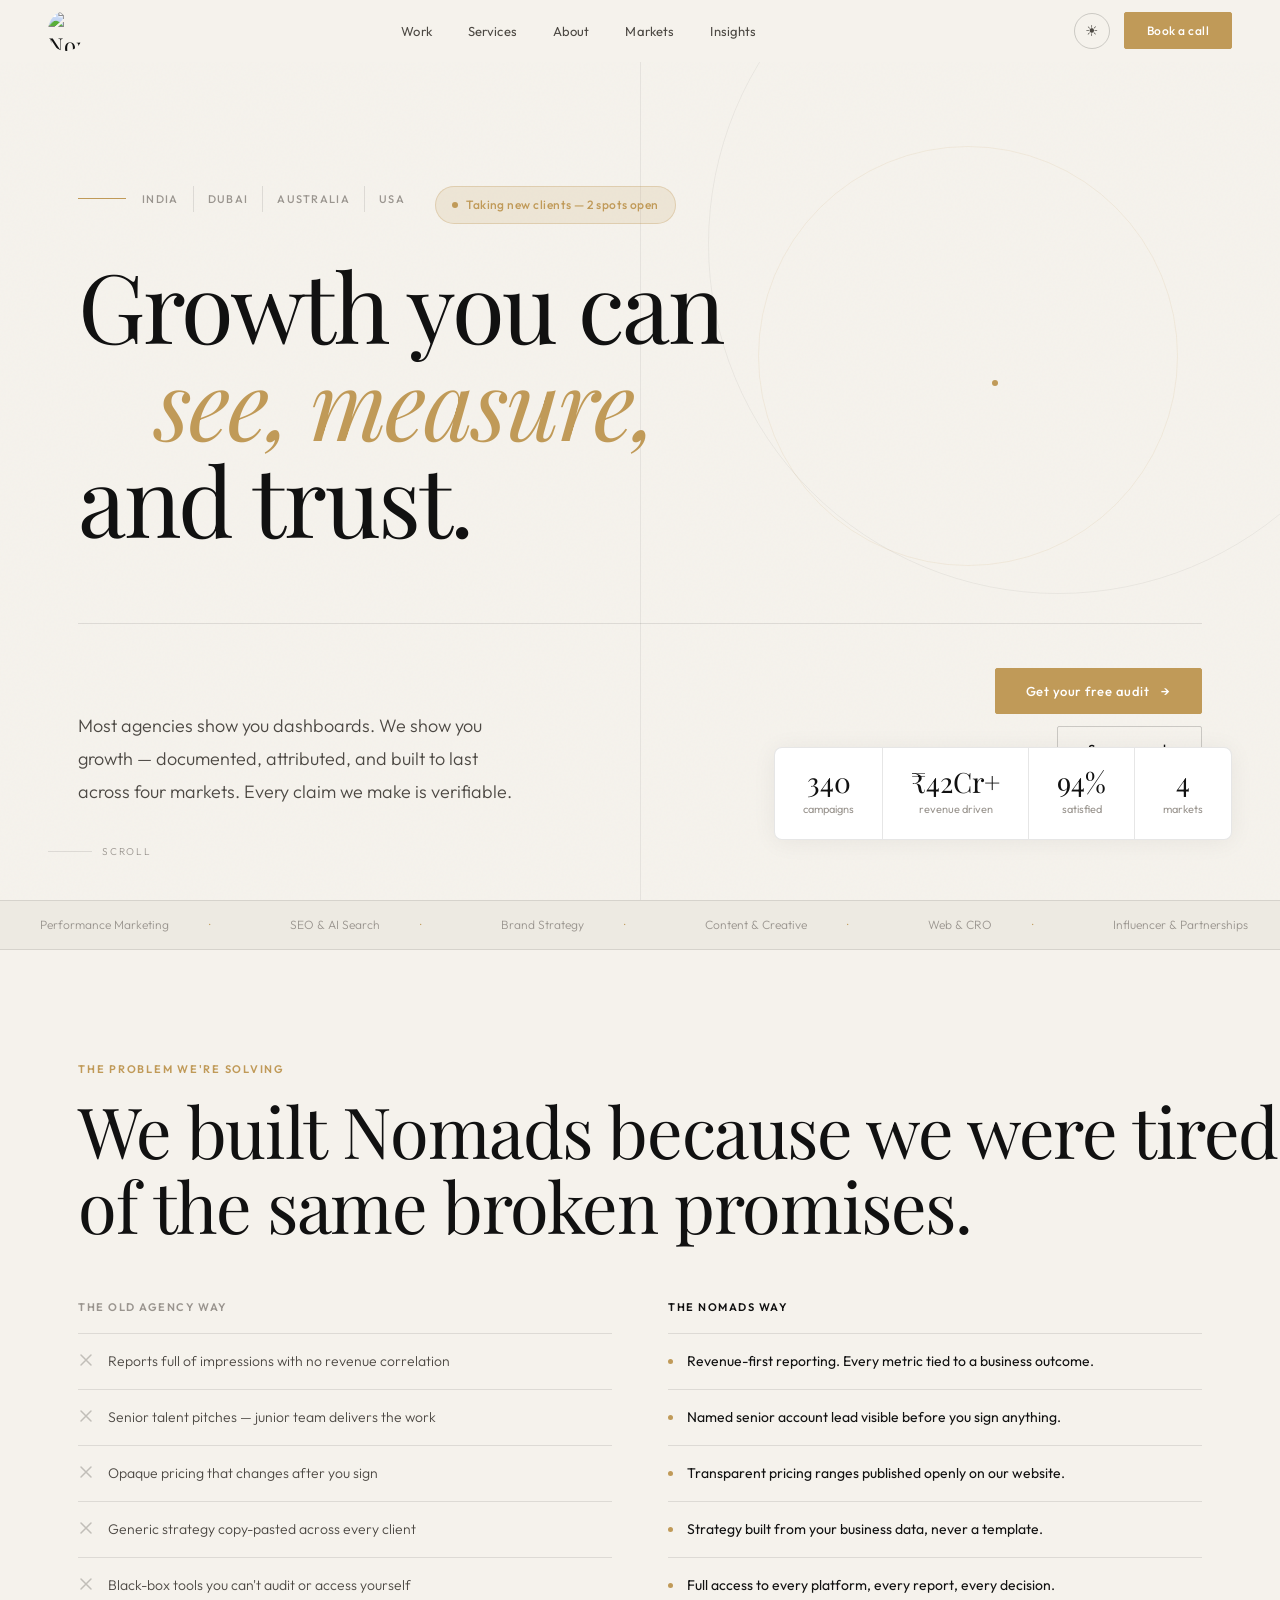
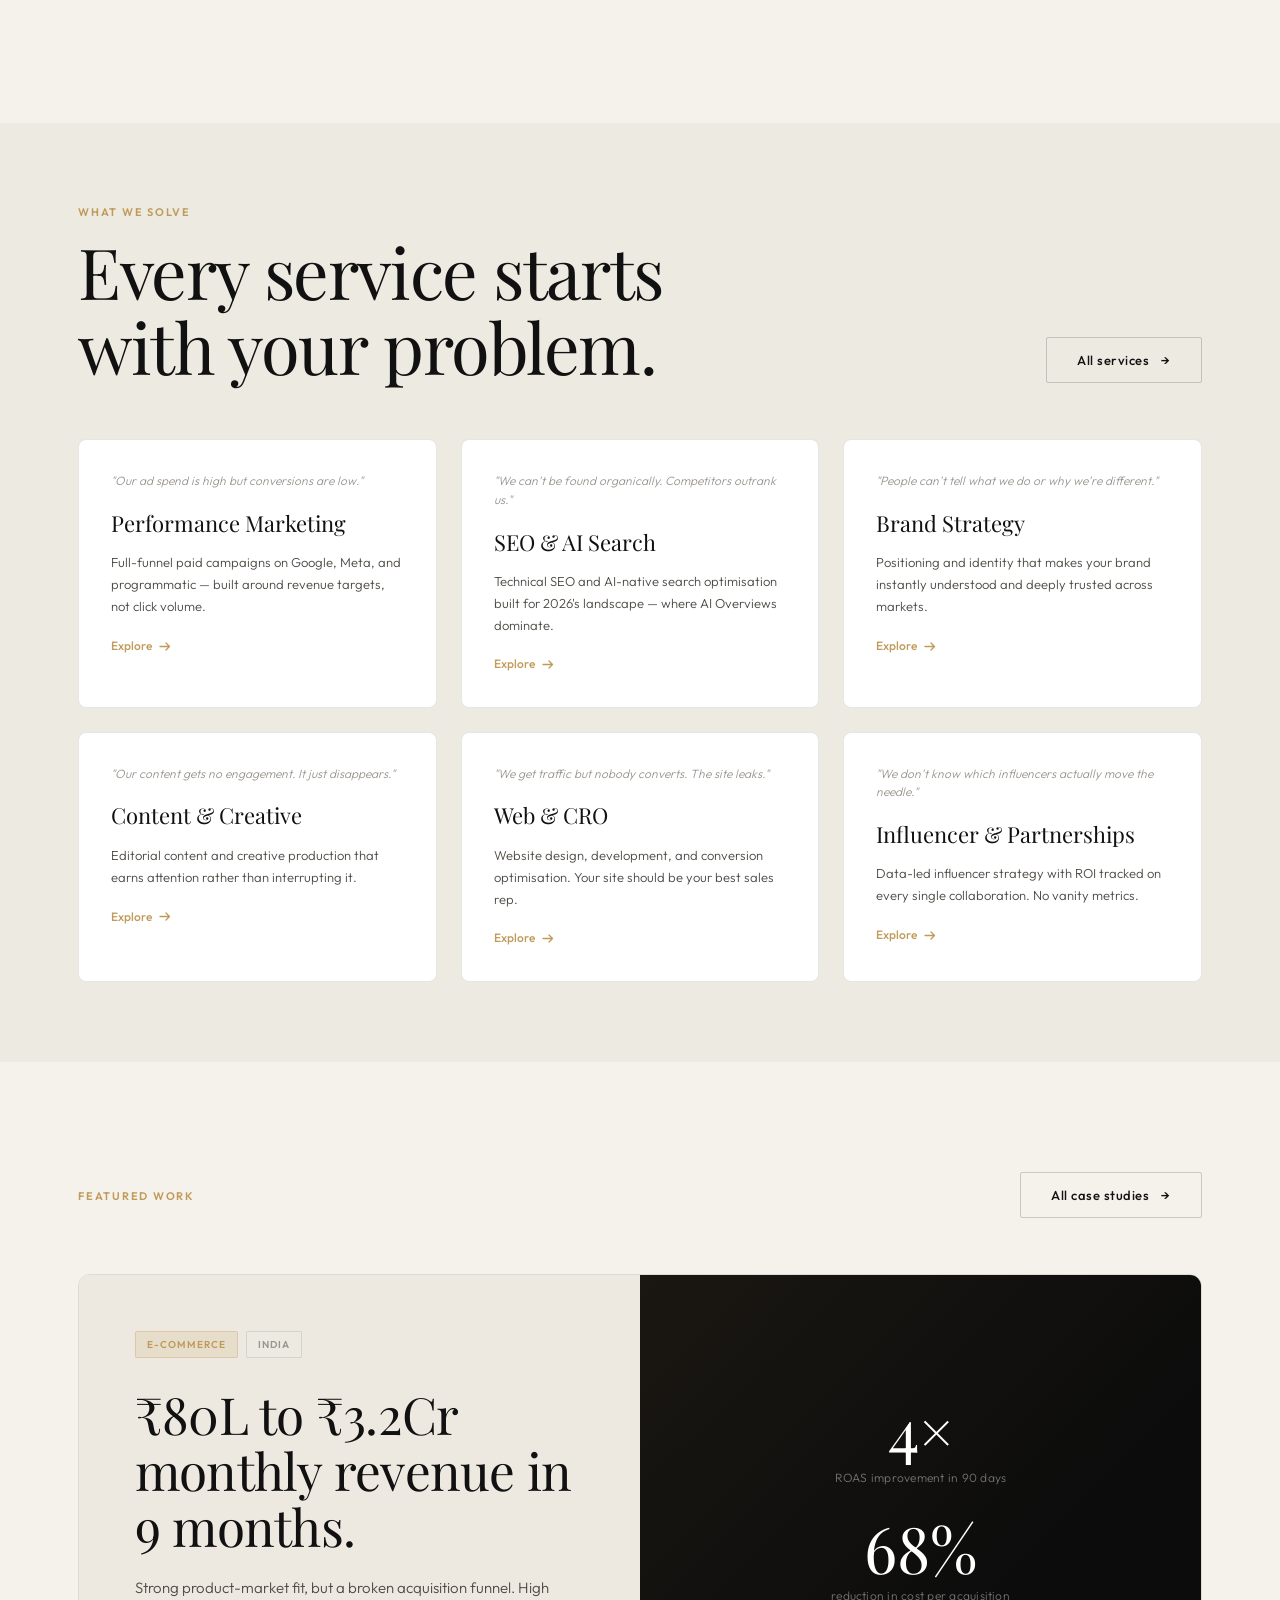
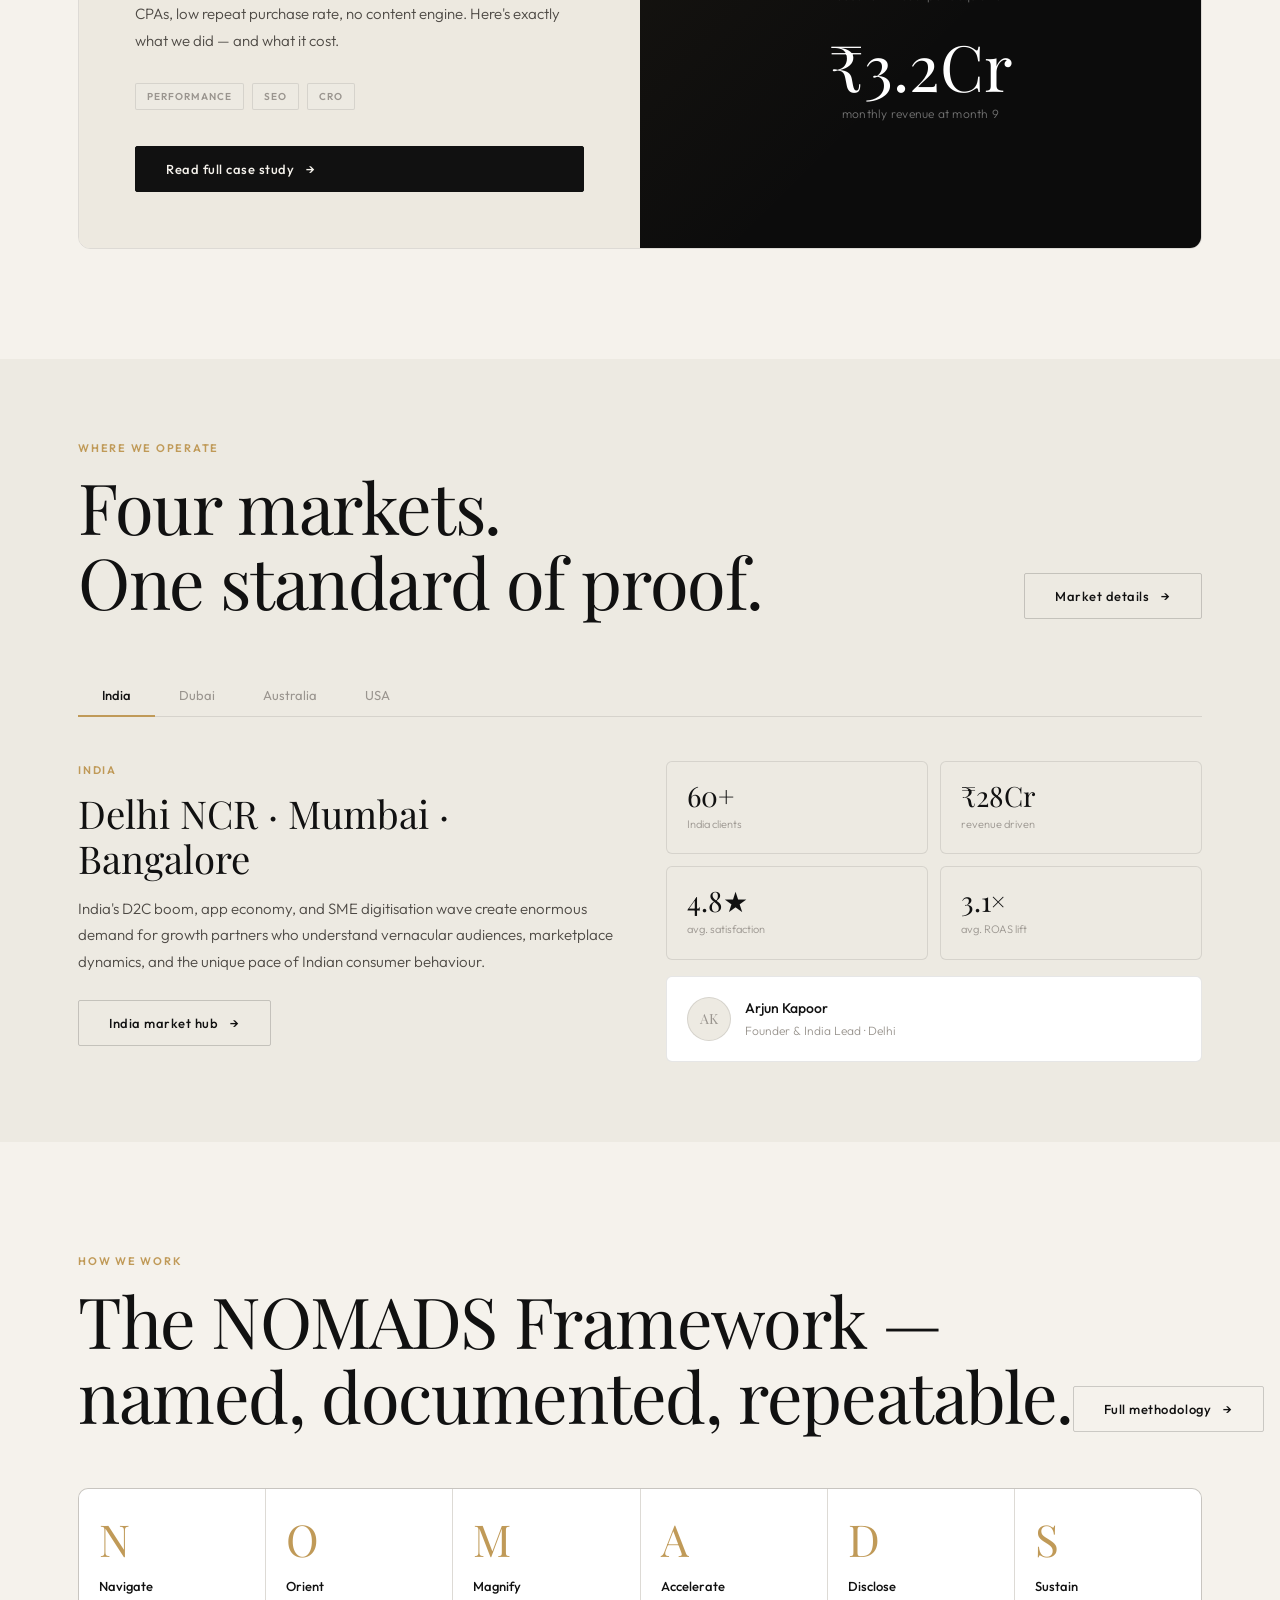
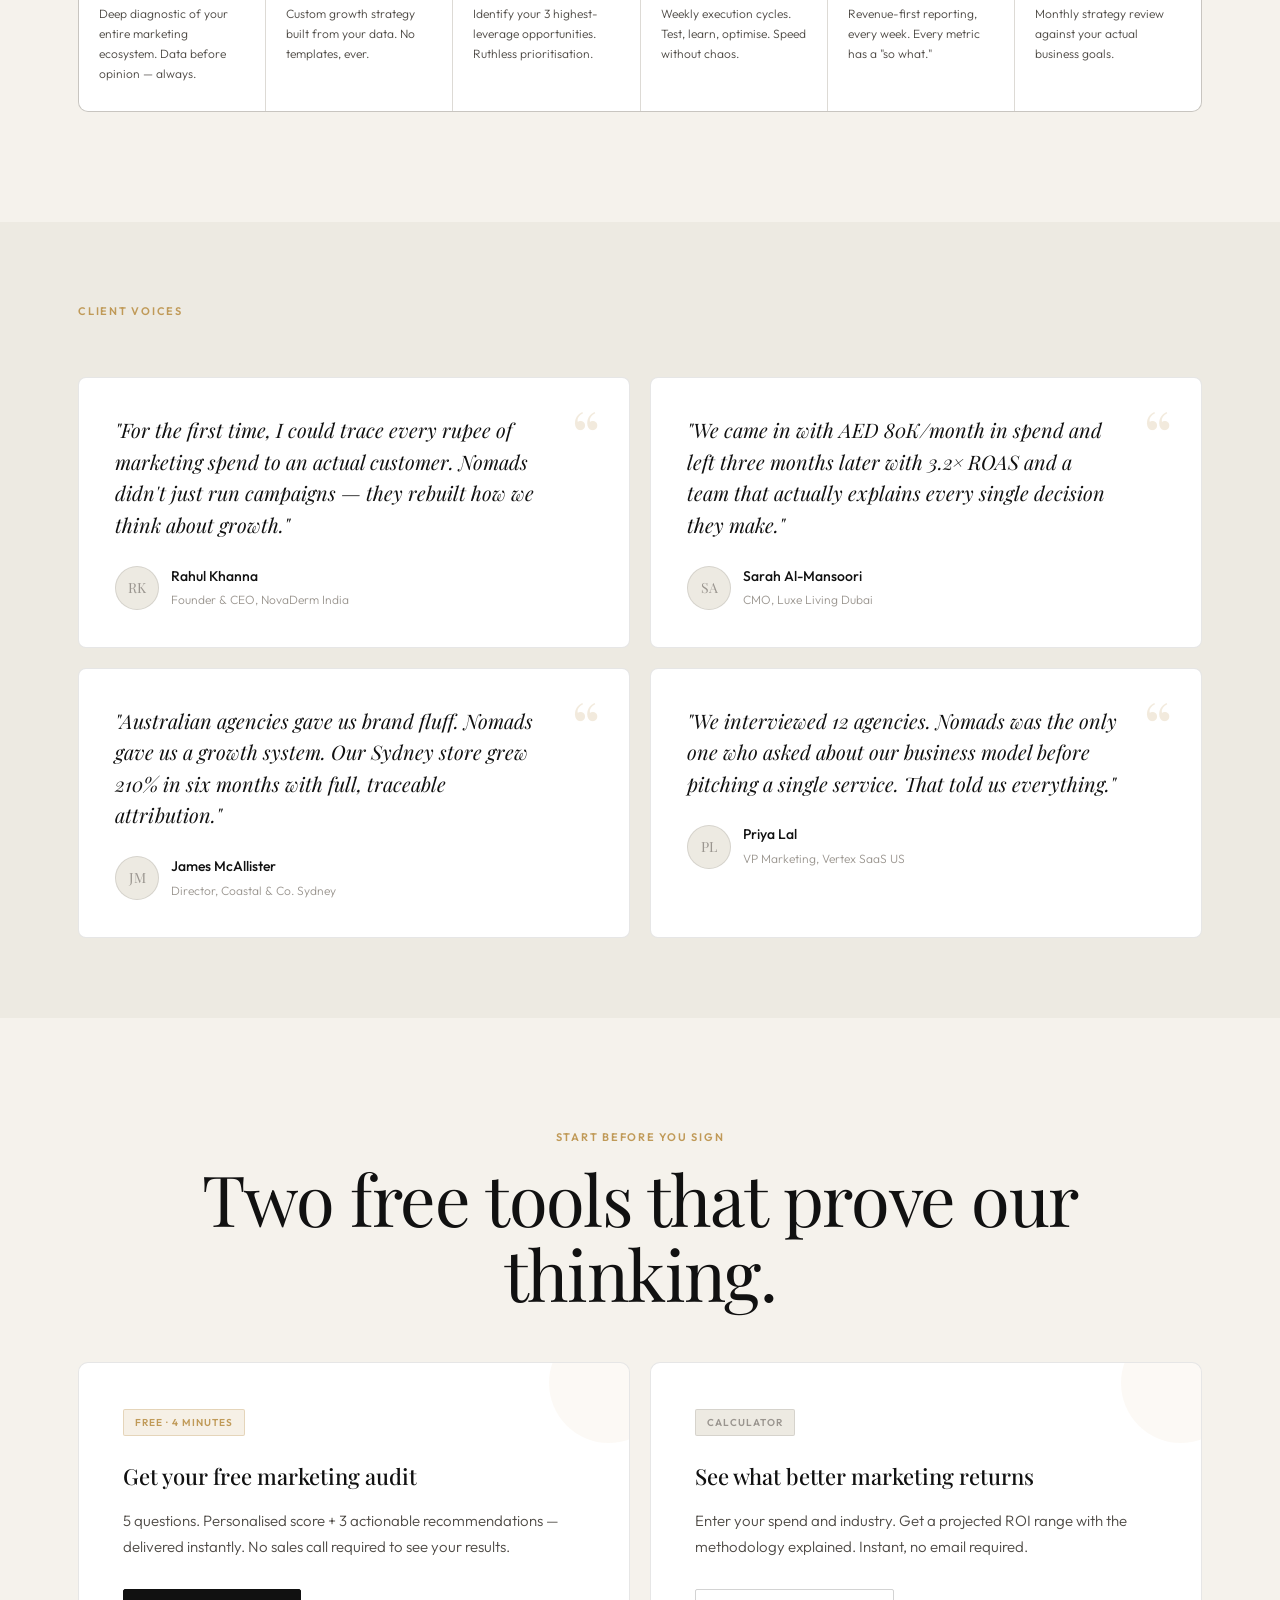
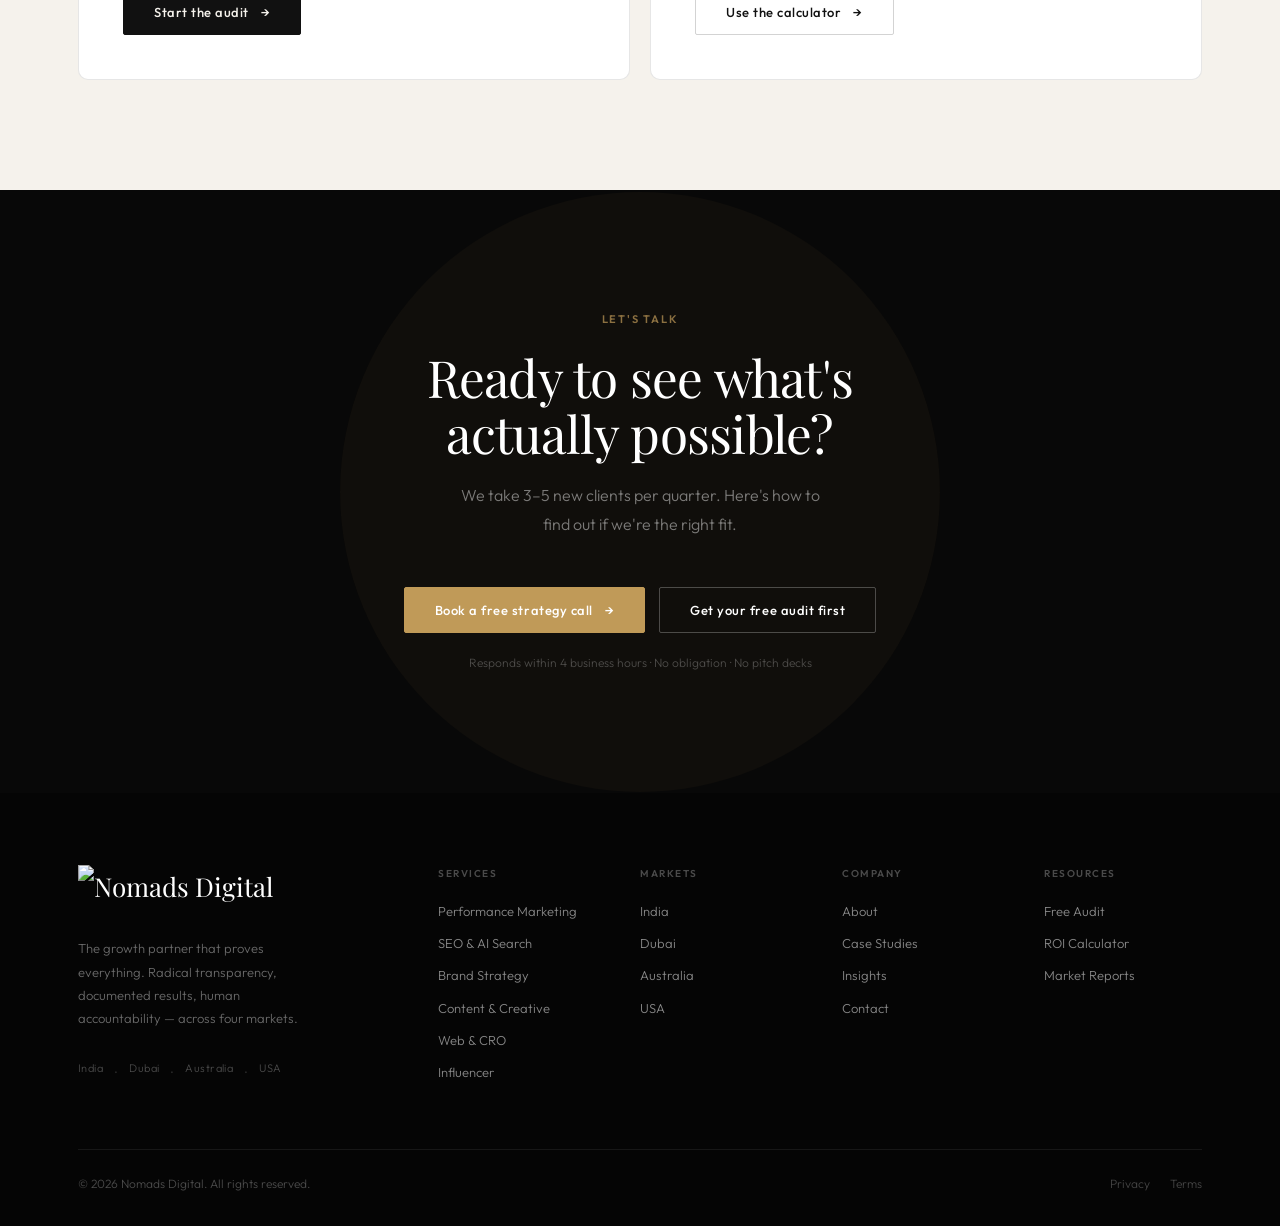
==== commit b6d424f4: "Add Nomads Digital logos, favicon and share image Co-Authored-By: Claude Sonnet 5.5 <noreply@anthrop" ====
--- a/public/affirm.html
+++ b/public/affirm.html
@@ -4,8 +4,9 @@
 <meta charset="UTF-8">
 <meta name="viewport" content="width=device-width, initial-scale=1.0">
 <title>Nomads Digital — Growth you can see, measure, and trust.</title>
-<link rel="icon" type="image/png" href="/nomads-logo.png">
-<link rel="apple-touch-icon" href="/nomads-logo.png">
+<link rel="icon" href="/favicon.ico" sizes="any">
+<link rel="icon" type="image/png" href="/favicon-512.png">
+<link rel="apple-touch-icon" href="/apple-touch-icon.png">
 <link rel="preconnect" href="https://fonts.googleapis.com">
 <link href="https://fonts.googleapis.com/css2?family=Playfair+Display:ital,wght@0,400;0,500;0,700;1,400;1,500&family=Outfit:wght@300;400;500;600&display=swap" rel="stylesheet">
 <style>
@@ -157,6 +158,12 @@
   transition:color .35s;
 }
 .nav-logo img{height:36px;width:36px;border-radius:50%;object-fit:cover;display:block}
+.brand-img{width:auto;max-width:none;object-fit:contain;border-radius:0}
+.logo-dark{display:none!important}
+[data-theme="dark"] .logo-light{display:none!important}
+[data-theme="dark"] .logo-dark{display:block!important}
+.footer .logo-light{display:none!important}
+.footer .logo-dark{display:block!important}
 .nav-logo em{font-style:normal;color:var(--gold)}
 .nav-center{display:flex;align-items:center;gap:36px}
 .nav-link{
@@ -814,7 +821,7 @@
      NAV
      ══════════════════════════════ -->
 <nav class="nav" id="mainNav">
-  <div class="nav-logo" onclick="go('home')">Nomads<em>.</em></div>
+  <div class="nav-logo" onclick="go('home')" aria-label="Nomads Digital"><img class="brand-img logo-light" src="/nomads-logo-light.png" alt="Nomads Digital" style="height:40px"><img class="brand-img logo-dark" src="/nomads-logo-dark.png" alt="Nomads Digital" style="height:40px"></div>
   <div class="nav-center">
     <button class="nav-link" onclick="go('work')">Work</button>
     <button class="nav-link" onclick="go('services')">Services</button>
@@ -1120,7 +1127,7 @@
 <footer class="footer">
   <div class="wrap">
     <div class="foot-grid">
-      <div><div class="foot-logo">Nomads<em>.</em></div><p class="foot-desc">The growth partner that proves everything. Radical transparency, documented results, human accountability — across four markets.</p><div class="foot-mkts"><span class="foot-mkt">India</span><span style="color:rgba(255,255,255,.15)">·</span><span class="foot-mkt">Dubai</span><span style="color:rgba(255,255,255,.15)">·</span><span class="foot-mkt">Australia</span><span style="color:rgba(255,255,255,.15)">·</span><span class="foot-mkt">USA</span></div></div>
+      <div><div class="foot-logo"><img class="brand-img logo-light" src="/nomads-logo-light.png" alt="Nomads Digital" style="height:56px"><img class="brand-img logo-dark" src="/nomads-logo-dark.png" alt="Nomads Digital" style="height:56px"></div><p class="foot-desc">The growth partner that proves everything. Radical transparency, documented results, human accountability — across four markets.</p><div class="foot-mkts"><span class="foot-mkt">India</span><span style="color:rgba(255,255,255,.15)">·</span><span class="foot-mkt">Dubai</span><span style="color:rgba(255,255,255,.15)">·</span><span class="foot-mkt">Australia</span><span style="color:rgba(255,255,255,.15)">·</span><span class="foot-mkt">USA</span></div></div>
       <div><p class="foot-col-h">Services</p><span class="foot-link" onclick="go('services')">Performance Marketing</span><span class="foot-link" onclick="go('services')">SEO & AI Search</span><span class="foot-link" onclick="go('services')">Brand Strategy</span><span class="foot-link" onclick="go('services')">Content & Creative</span><span class="foot-link" onclick="go('services')">Web & CRO</span><span class="foot-link" onclick="go('services')">Influencer</span></div>
       <div><p class="foot-col-h">Markets</p><span class="foot-link" onclick="go('markets')">India</span><span class="foot-link" onclick="go('markets')">Dubai</span><span class="foot-link" onclick="go('markets')">Australia</span><span class="foot-link" onclick="go('markets')">USA</span></div>
       <div><p class="foot-col-h">Company</p><span class="foot-link" onclick="go('about')">About</span><span class="foot-link" onclick="go('work')">Case Studies</span><span class="foot-link" onclick="go('insights')">Insights</span><span class="foot-link" onclick="go('contact')">Contact</span></div>
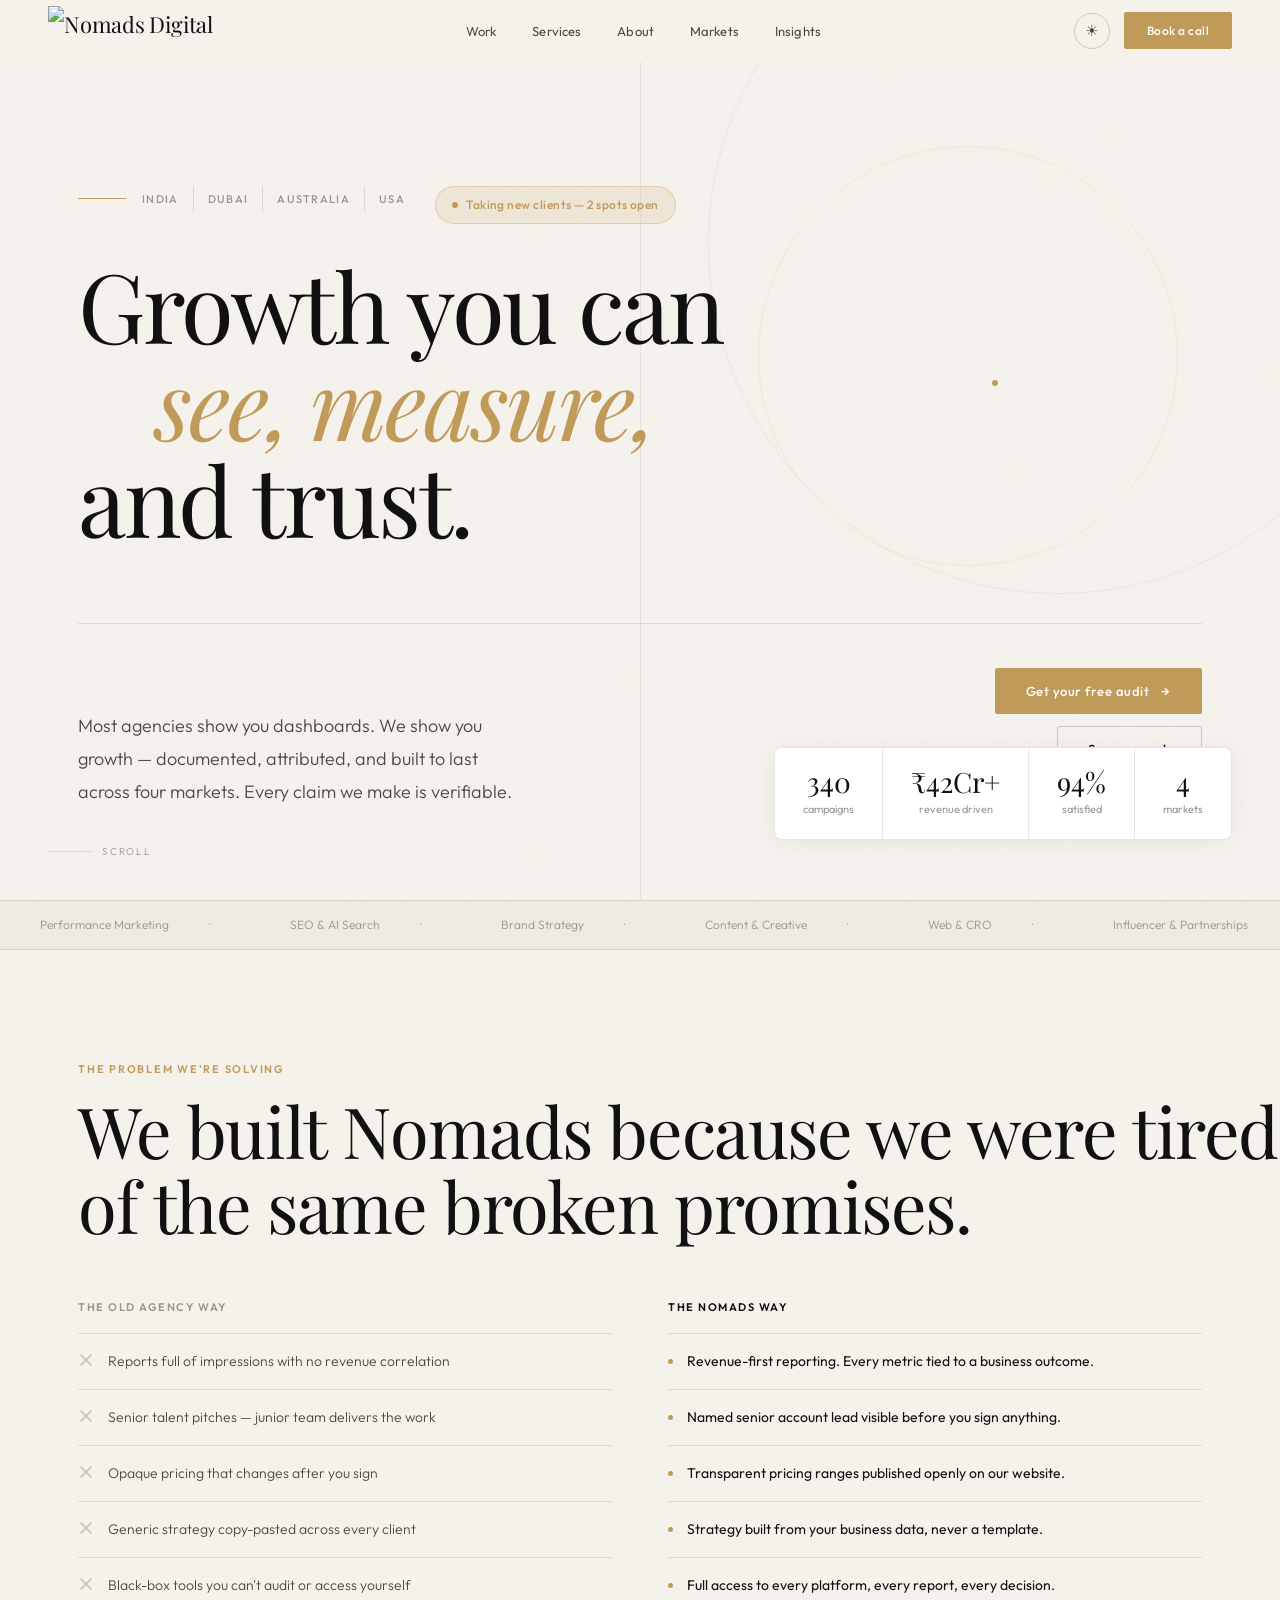
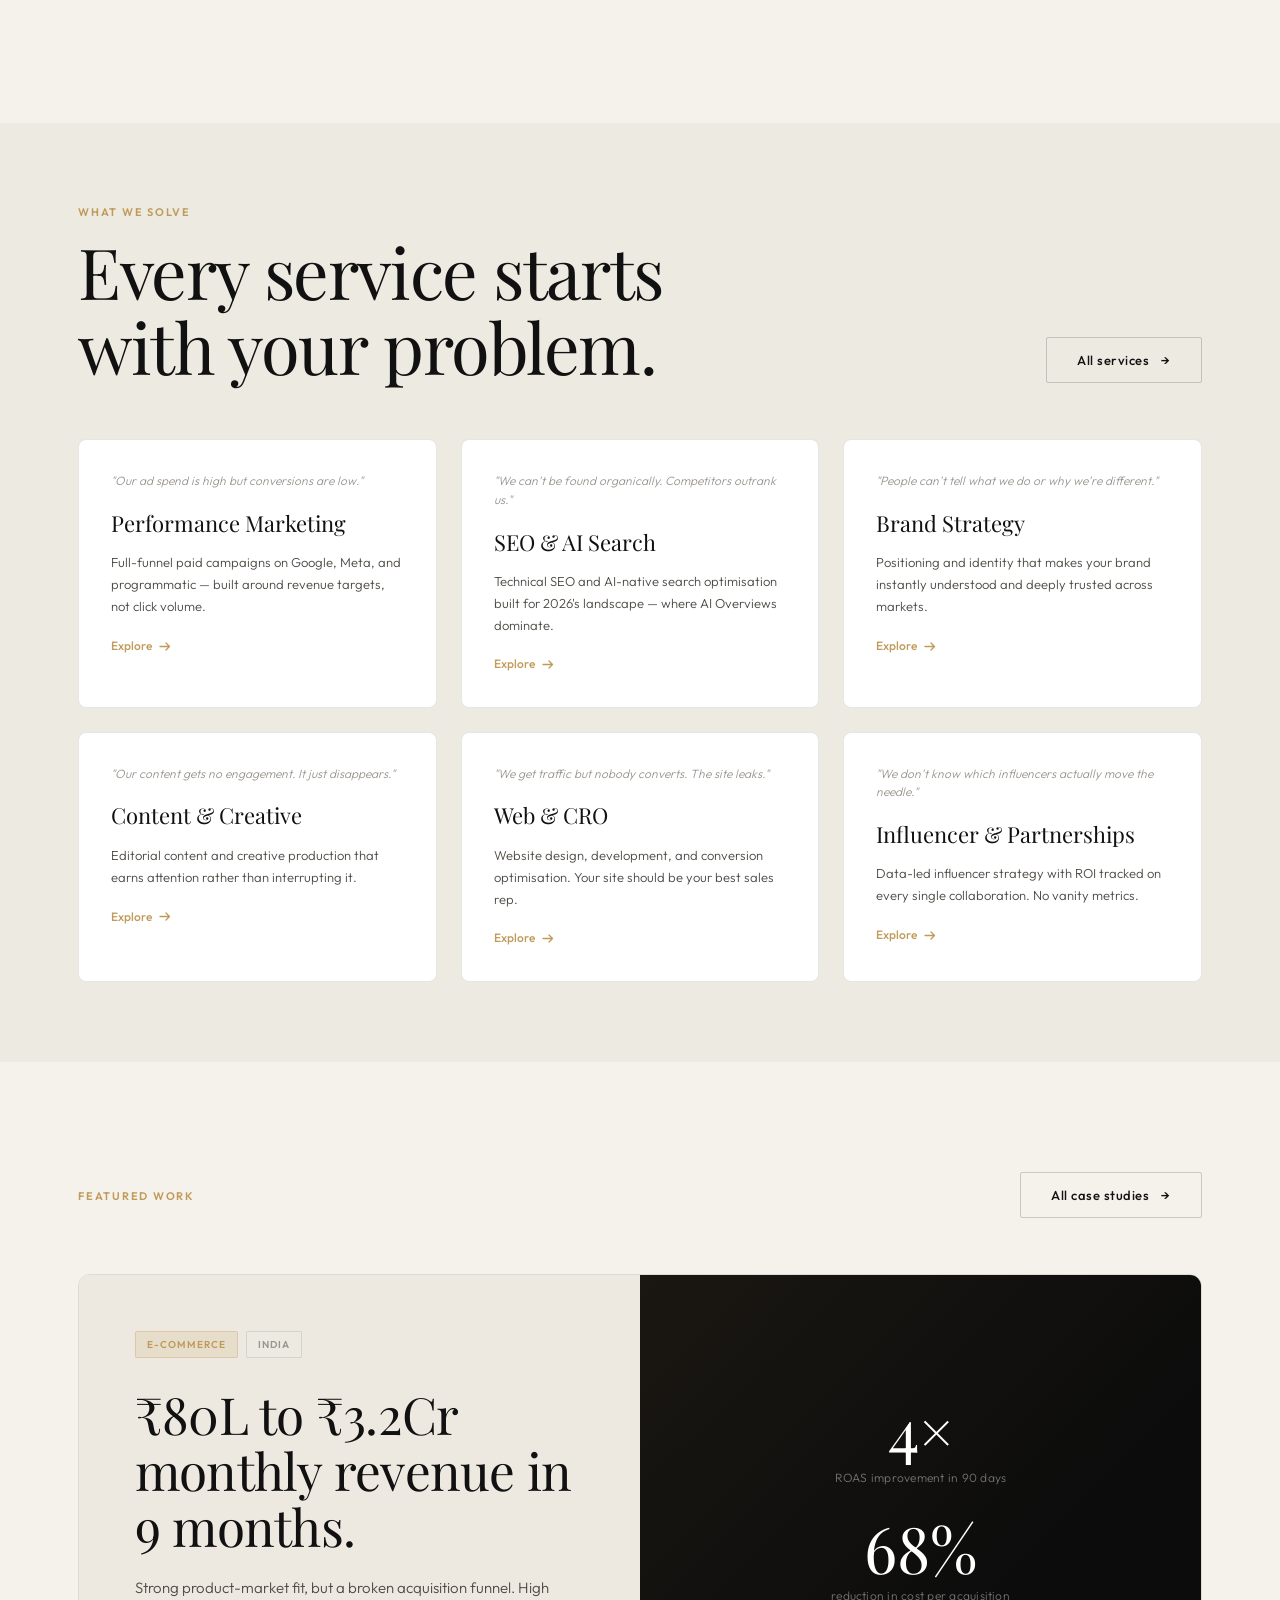
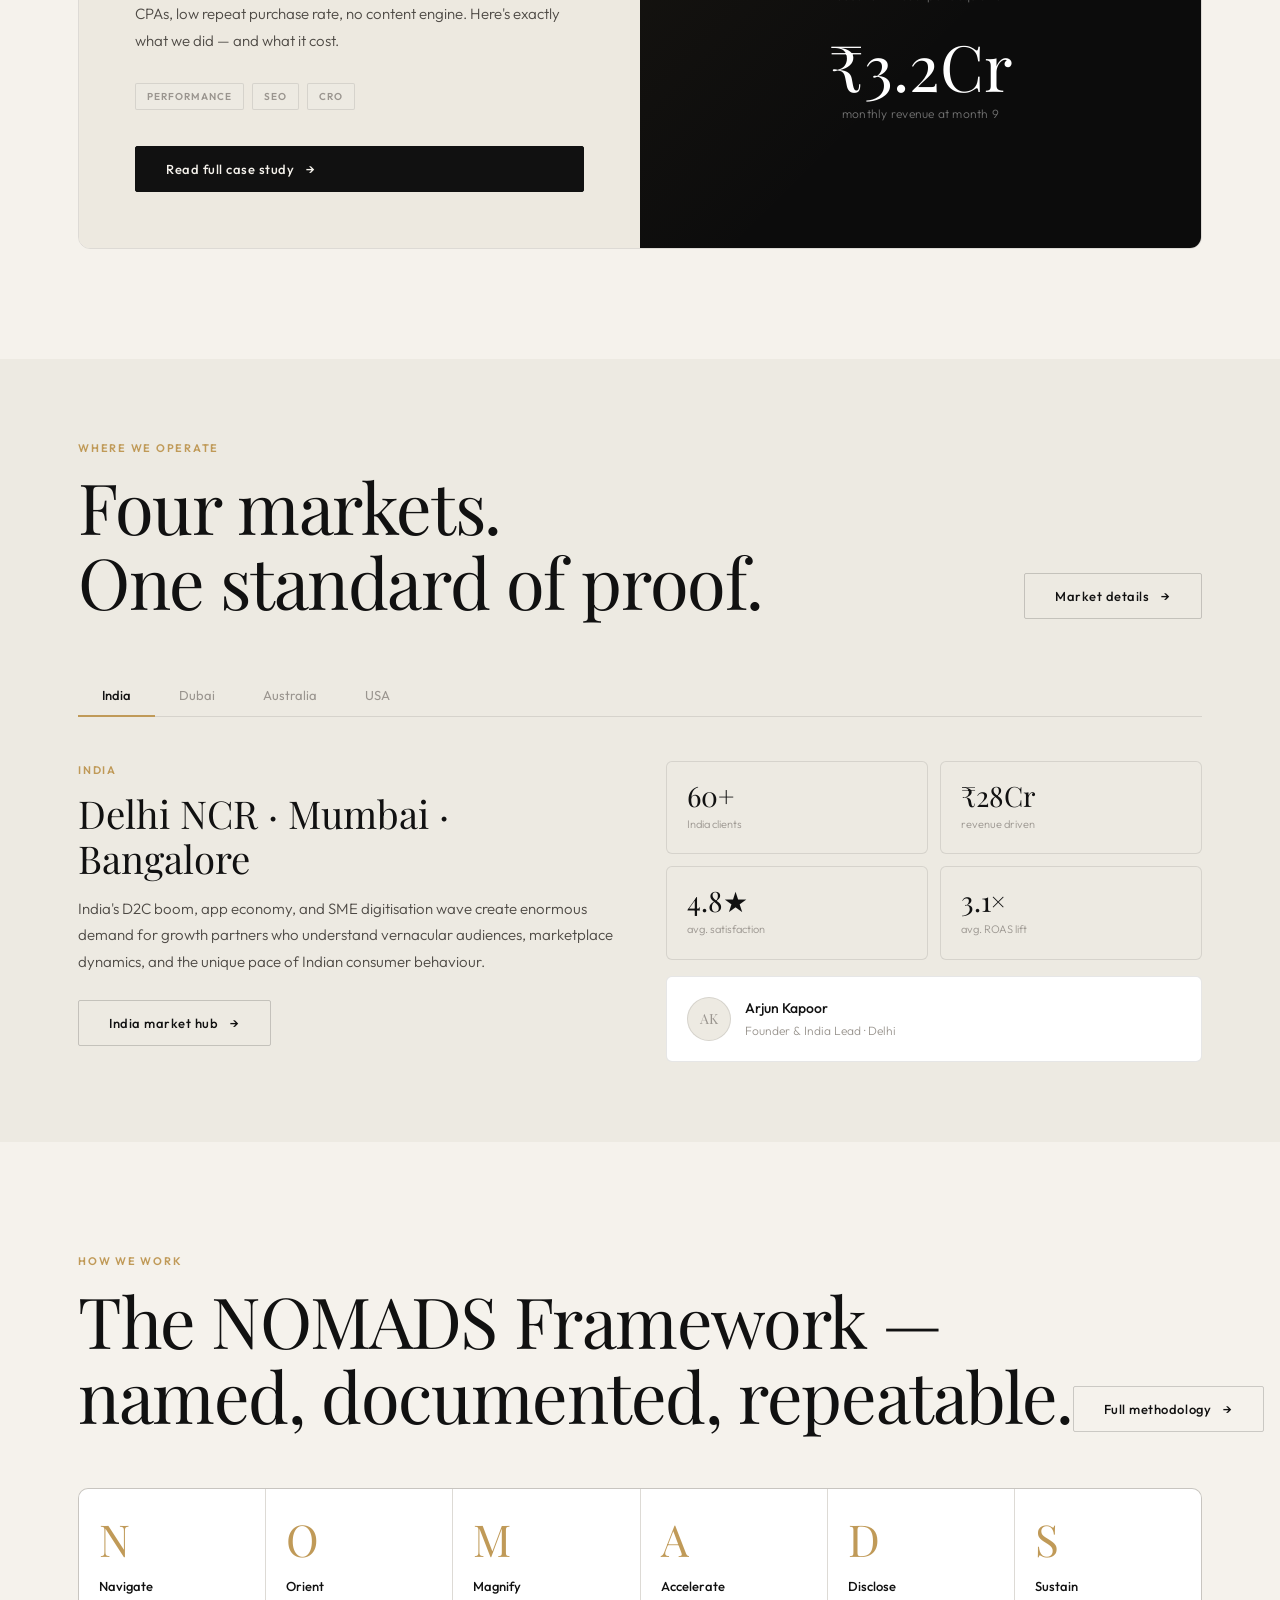
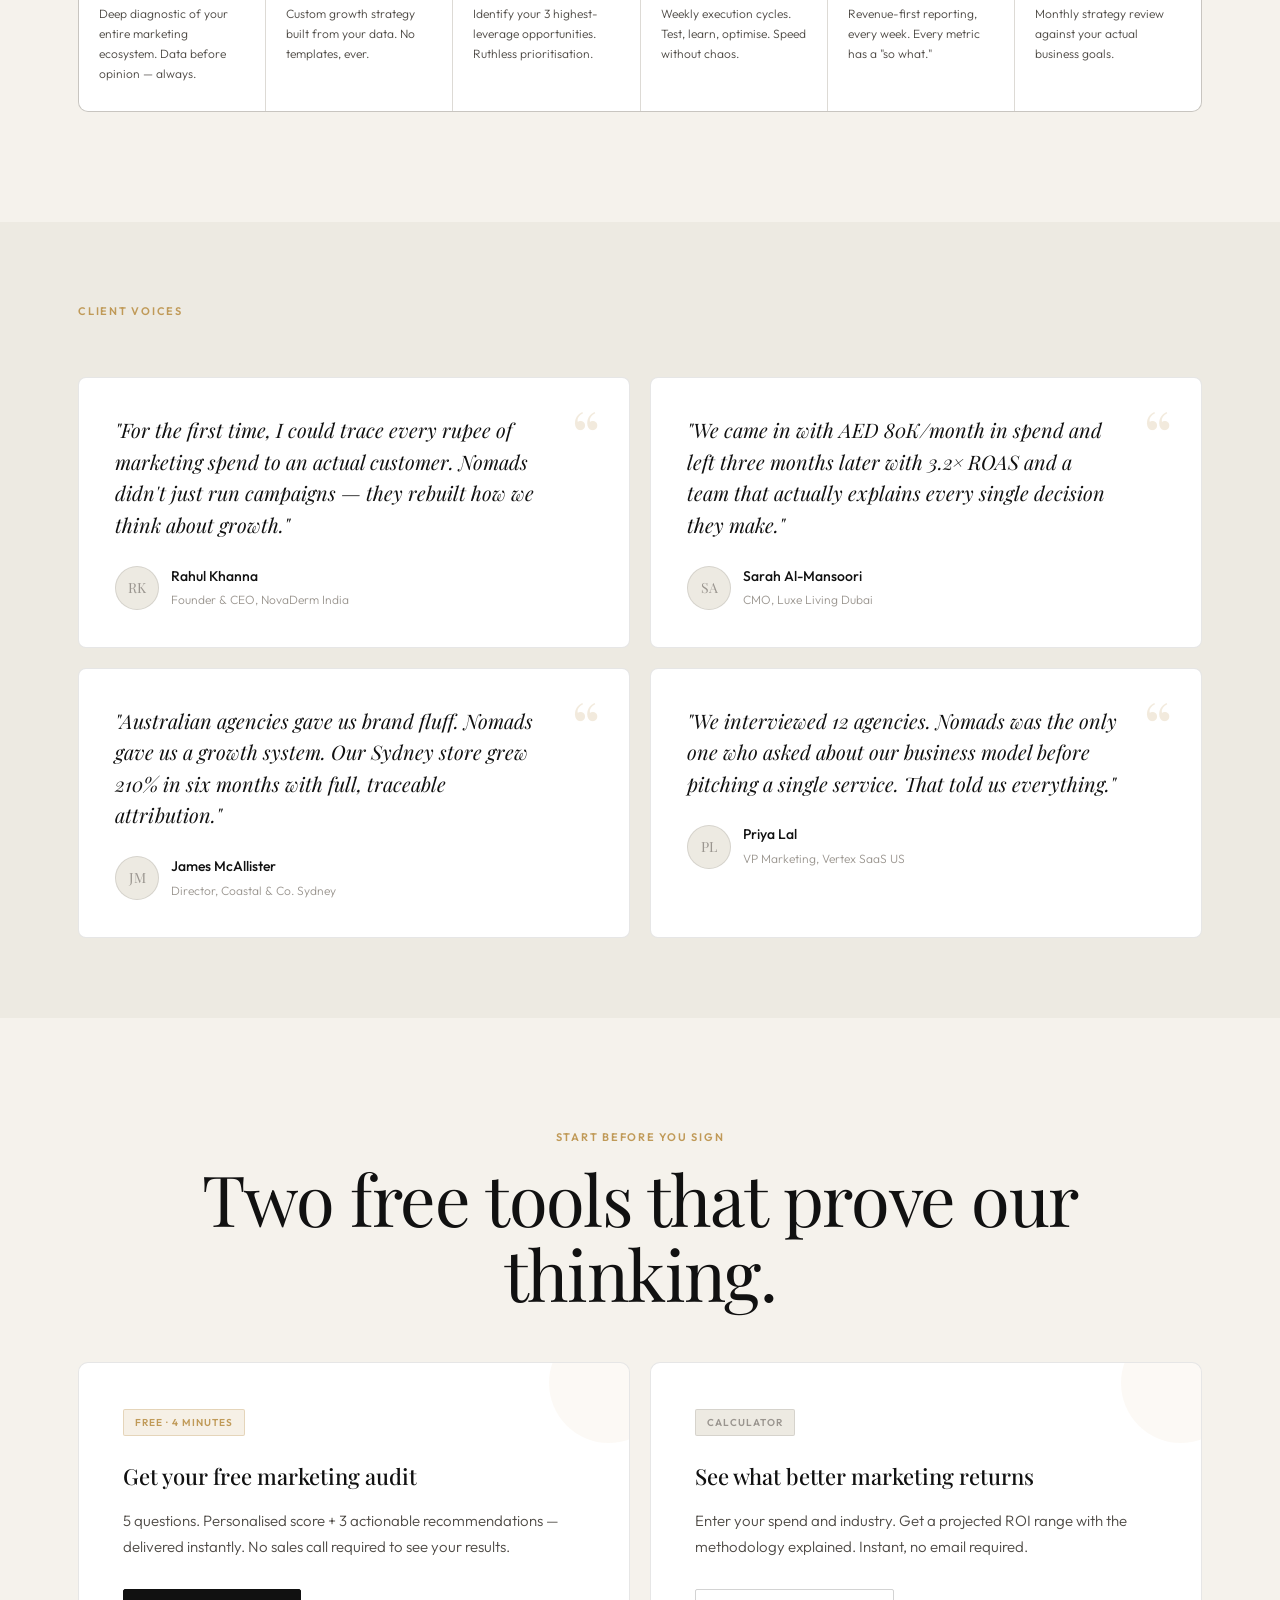
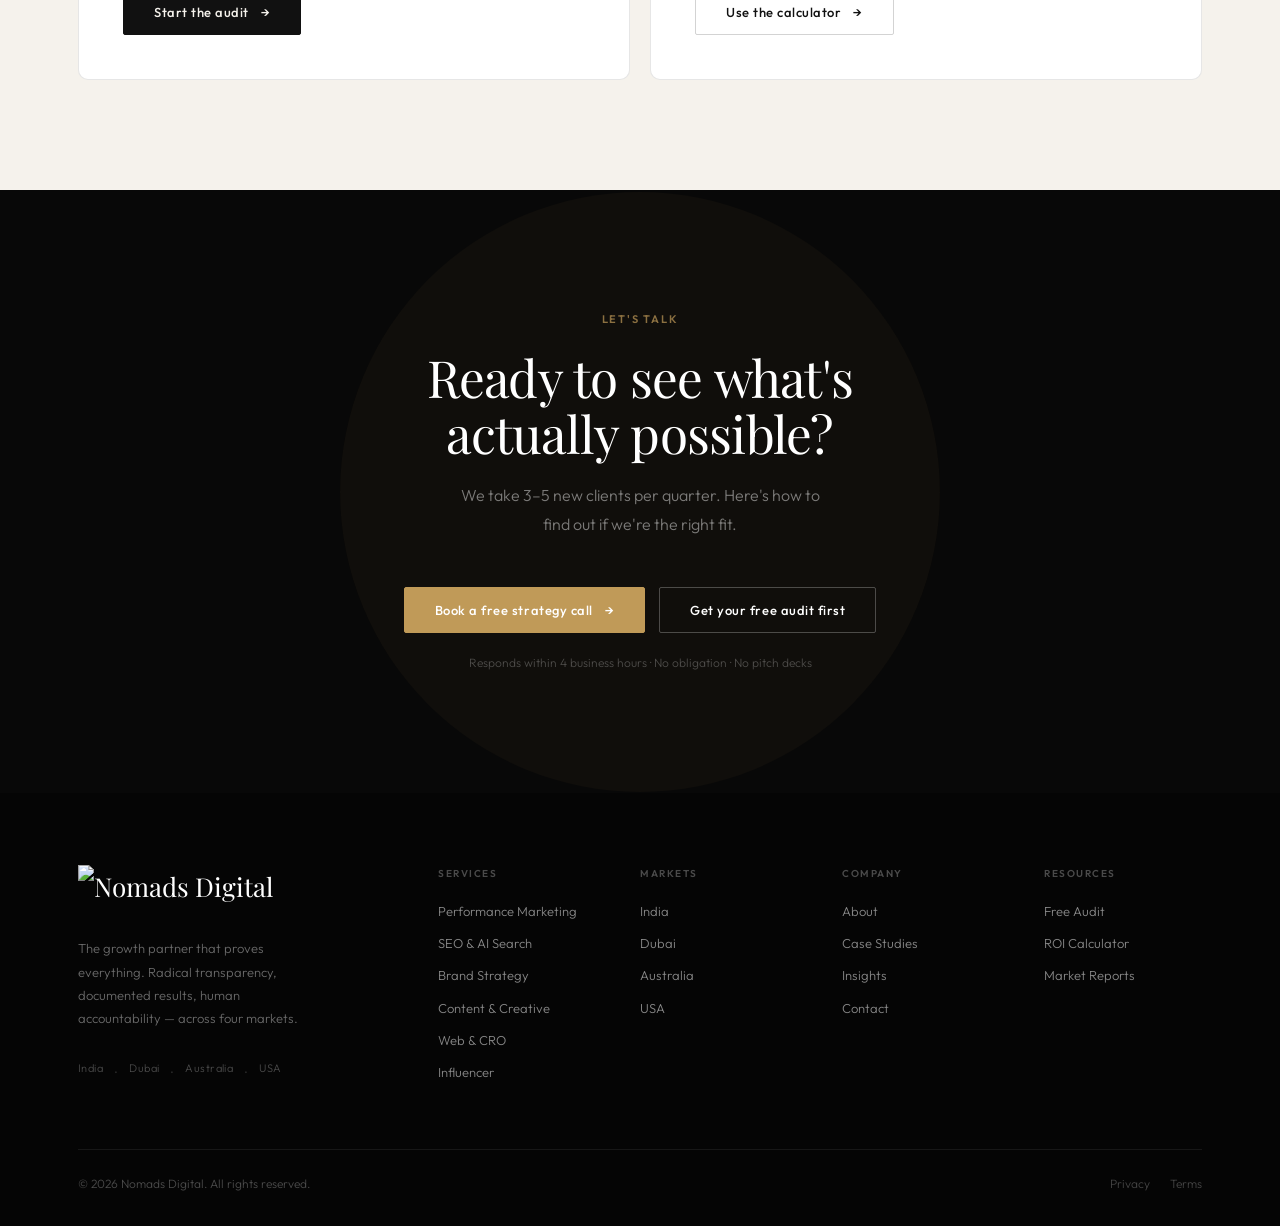
==== commit d8059bde: "Fix clipped logo in nav and footer Co-Authored-By: Claude Sonnet 5.5 <noreply@anthropic.com>" ====
--- a/public/affirm.html
+++ b/public/affirm.html
@@ -158,7 +158,7 @@
   transition:color .35s;
 }
 .nav-logo img{height:36px;width:36px;border-radius:50%;object-fit:cover;display:block}
-.brand-img{width:auto;max-width:none;object-fit:contain;border-radius:0}
+.nav-logo img.brand-img,.foot-logo img.brand-img{width:auto;max-width:none;object-fit:contain;border-radius:0}
 .logo-dark{display:none!important}
 [data-theme="dark"] .logo-light{display:none!important}
 [data-theme="dark"] .logo-dark{display:block!important}
@@ -821,7 +821,7 @@
      NAV
      ══════════════════════════════ -->
 <nav class="nav" id="mainNav">
-  <div class="nav-logo" onclick="go('home')" aria-label="Nomads Digital"><img class="brand-img logo-light" src="/nomads-logo-light.png" alt="Nomads Digital" style="height:40px"><img class="brand-img logo-dark" src="/nomads-logo-dark.png" alt="Nomads Digital" style="height:40px"></div>
+  <div class="nav-logo" onclick="go('home')" aria-label="Nomads Digital"><img class="brand-img logo-light" src="/nomads-logo-light.png" alt="Nomads Digital" style="height:50px"><img class="brand-img logo-dark" src="/nomads-logo-dark.png" alt="Nomads Digital" style="height:50px"></div>
   <div class="nav-center">
     <button class="nav-link" onclick="go('work')">Work</button>
     <button class="nav-link" onclick="go('services')">Services</button>
